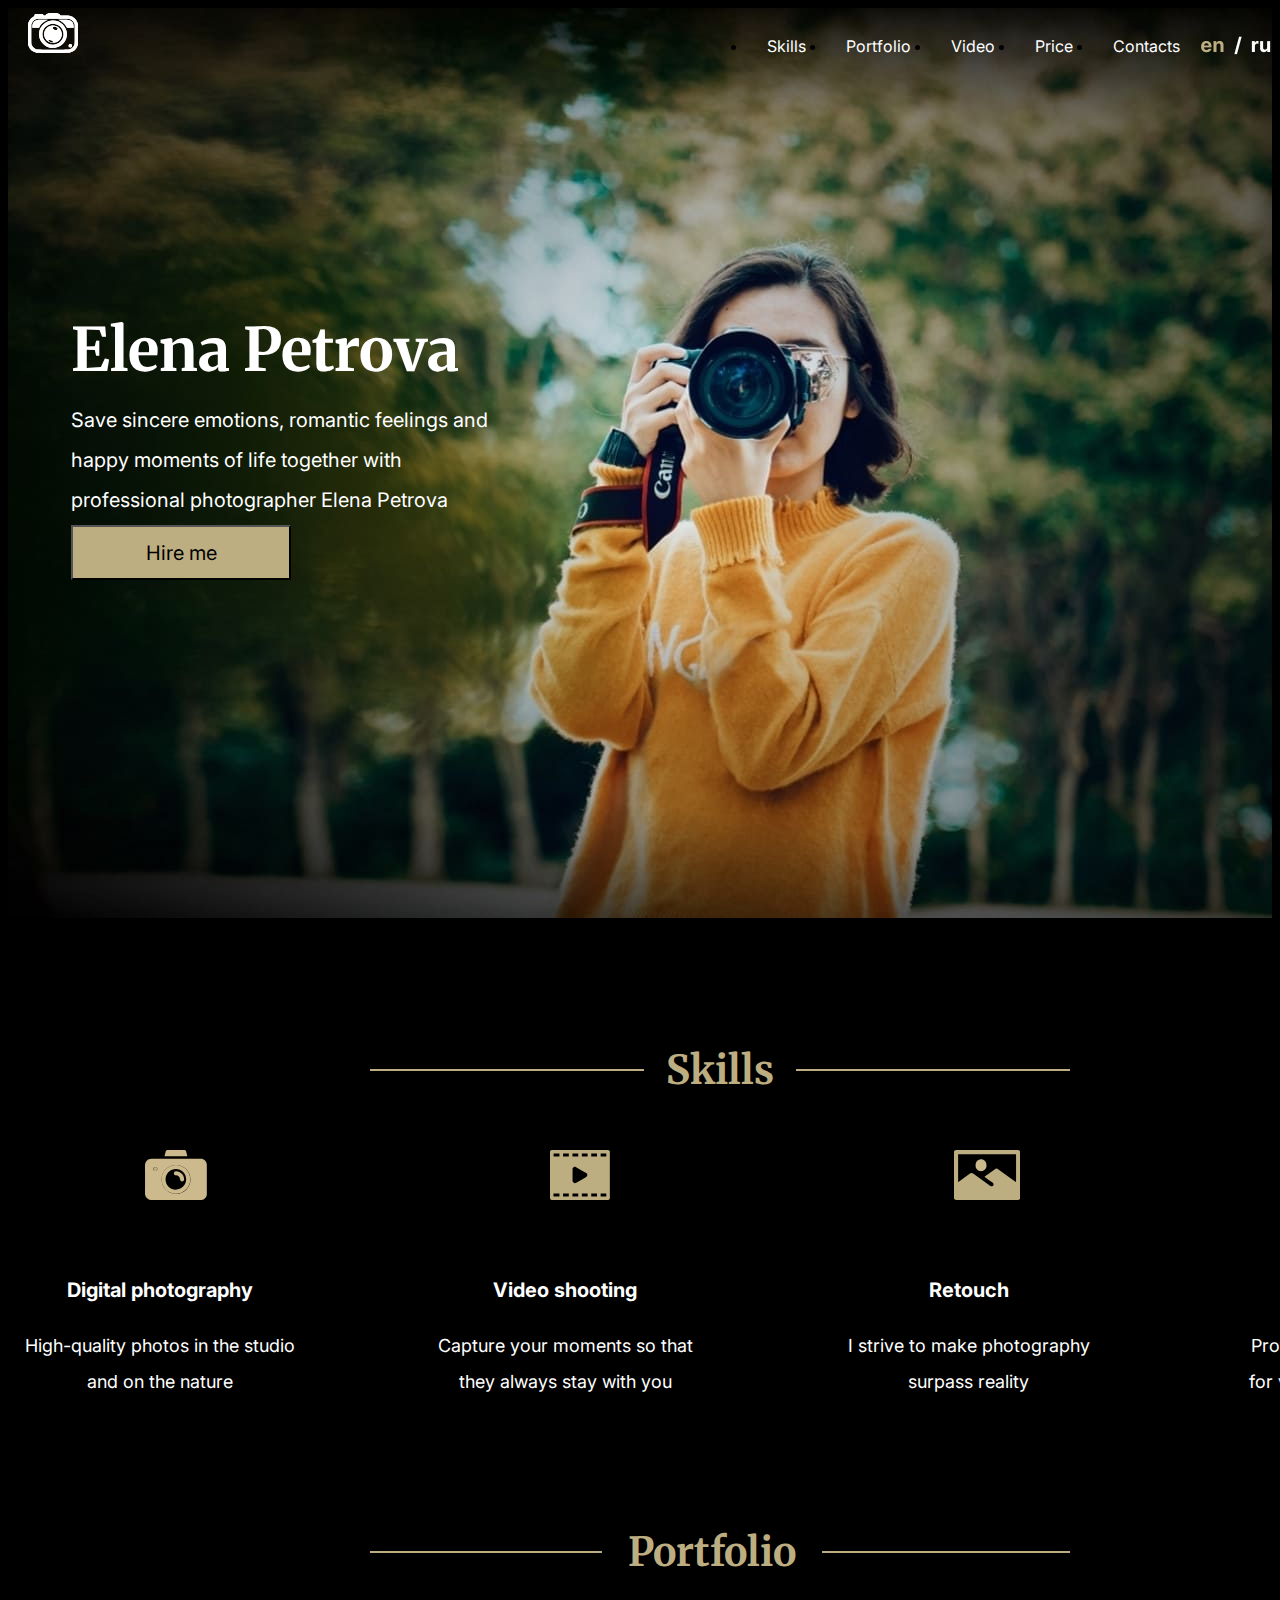
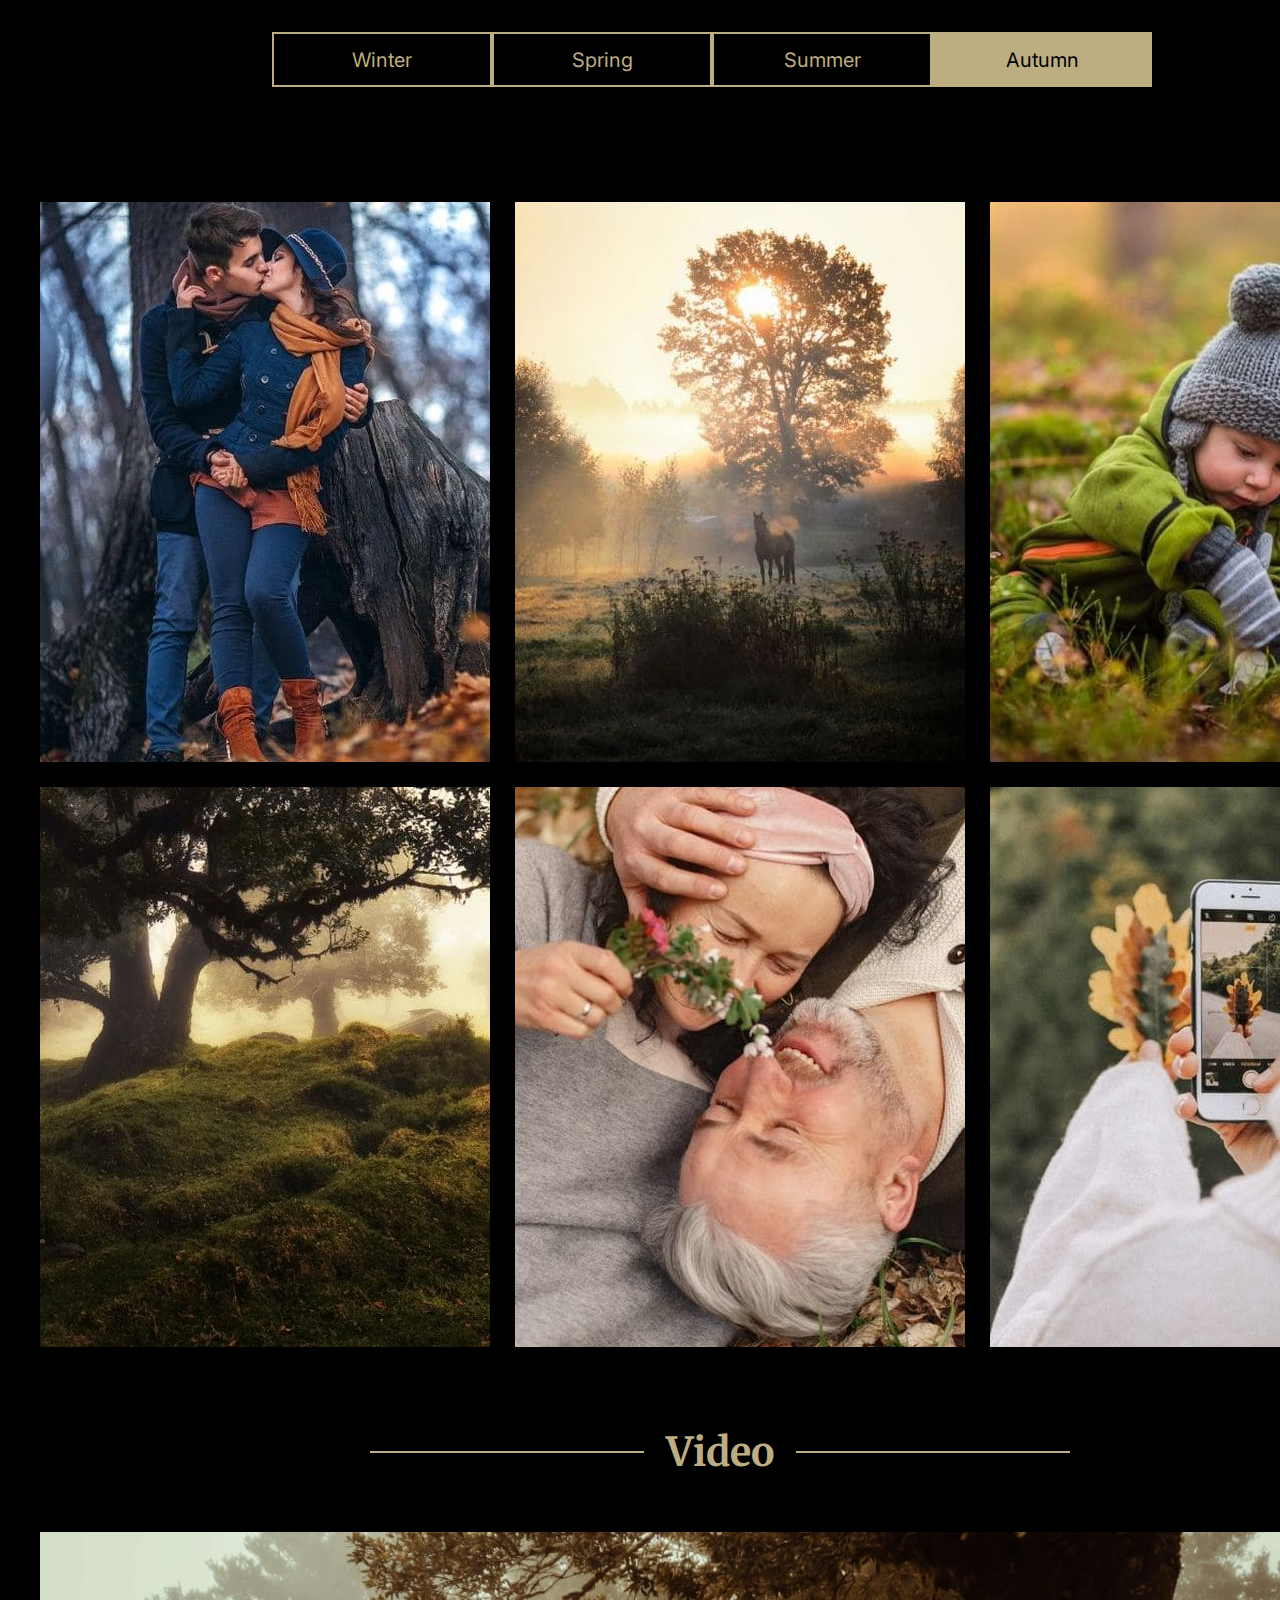
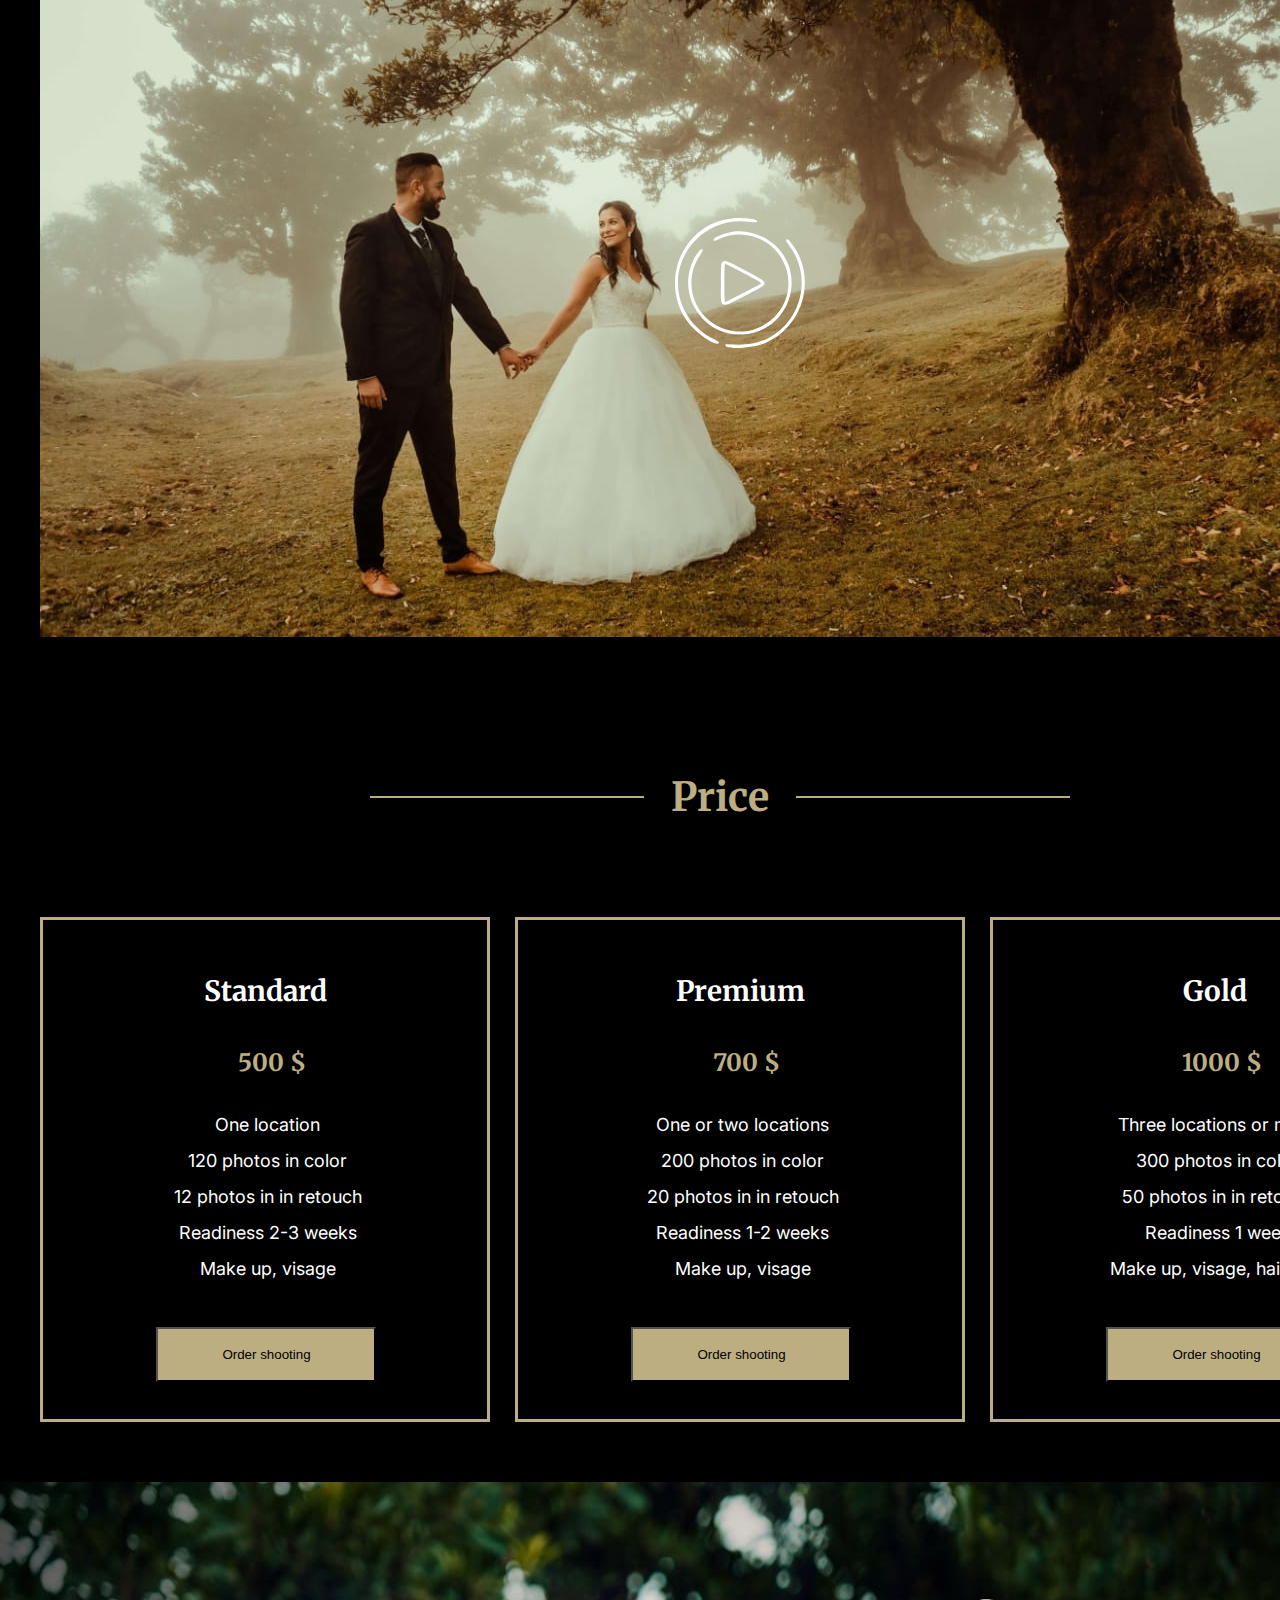
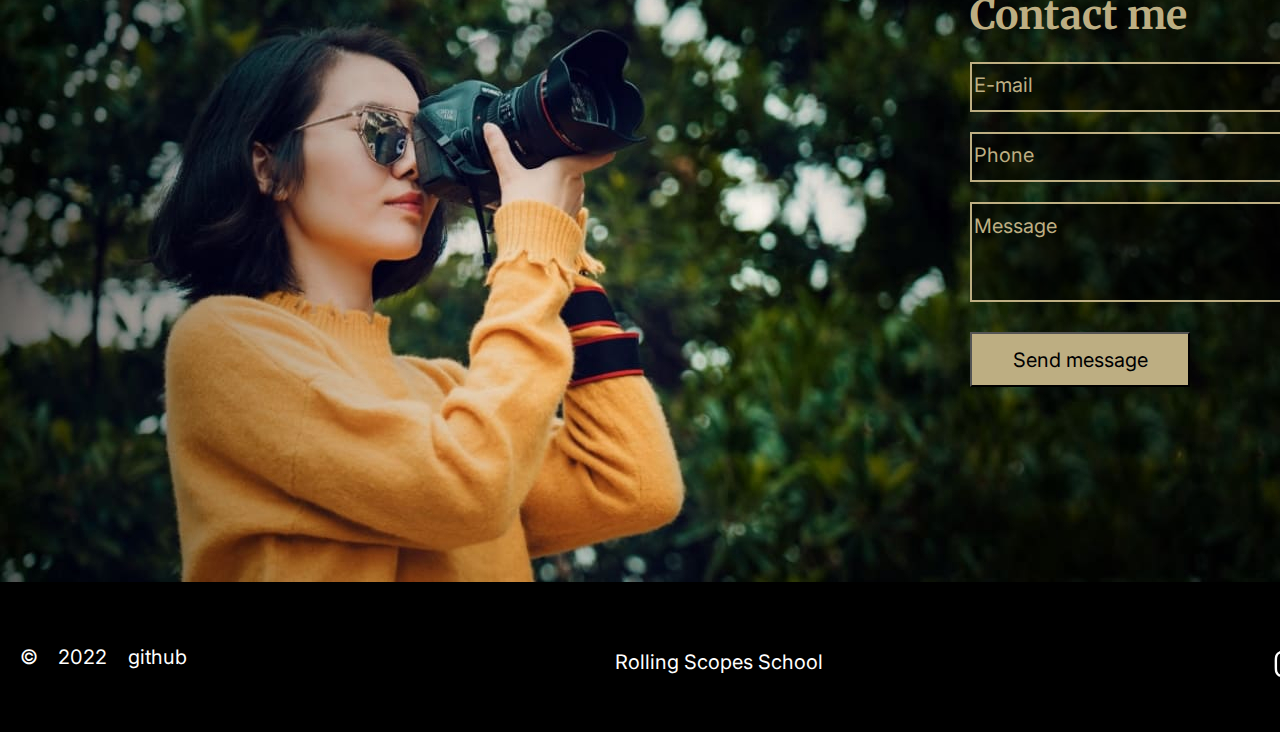
==== portfolio/index.html @ 7732668c "feat: add index.html file" ====
<!DOCTYPE html>
<html lang="en">
<head>
    <meta charset="UTF-8">
    <meta http-equiv="X-UA-Compatible" content="IE=edge">
    <meta name="viewport" content="width=device-width, initial-scale=1.0">
    <title>portfolio</title>
    <link rel="stylesheet" href="style.css">
    <link rel="icon" href="https://img.icons8.com/nolan/64/puzzle.png" type="image/x-icon">
    <link rel="preconnect" href="https://fonts.googleapis.com">
    <link rel="preconnect" href="https://fonts.gstatic.com" crossorigin>
    <link href="https://fonts.googleapis.com/css2?family=Merriweather:wght@700&display=swap" rel="stylesheet">
    <link rel="preconnect" href="https://fonts.googleapis.com">
    <link rel="preconnect" href="https://fonts.gstatic.com" crossorigin>
    <link href="https://fonts.googleapis.com/css2?family=Inter&display=swap" rel="stylesheet">
    <link rel="preconnect" href="https://fonts.googleapis.com">
    <link rel="preconnect" href="https://fonts.gstatic.com" crossorigin>
    <link href="https://fonts.googleapis.com/css2?family=Inter:wght@700&display=swap" rel="stylesheet">
</head>
<body>
    <header class = "header">
        <div class="container">
            <div class="logo"><img src="./assets/svg/logo.svg" alt="logo"/></div>
            <nav class="nav">
                <ul class="nav-list">
                  <li class="nav-item"><a href="#skills" class="nav-link">Skills</a></li>
                  <li class="nav-item"><a href="#portfolio" class="nav-link">Portfolio</a></li>
                  <li class="nav-item"><a href="#video" class="nav-link">Video</a></li>
                  <li class="nav-item"><a href="#price" class="nav-link">Price</a></li>
                  <li class="nav-item"><a href="#contacts" class="nav-link">Contacts</a></li>             
                </ul>
            </nav>
            <div class="switch_lng"><img src="./assets/img/switch-lng.png" alt="switch_lng"/></div>
        </div>
    </header>
    <main class = "main">
        <div class="background-image"></div>
        <div class="container"> 
        <section class="section" id="hero">
            <div class="hero-image">
                <h1 class="hero-title">Elena Petrova</h1>
                <div class="hero-text">
                  <p>Save sincere emotions, romantic feelings and happy moments of life together with professional photographer Elena Petrova</p>
                </div>
                <button class="hire-button">Hire me</button>
            </div>
        </section>
        <section class="section" id="skills">
            <h2 class="section-title">
                <span class="title">Skills</span>
            </h2>
            <div class="skills-items">
                <div> 
                    <img class="item_img" src="./assets/svg/camera 1.svg" alt="camera 1"/>
                    <p class="item">Digital photography</p>
                    <p class="about_item">High-quality photos in the studio and on the nature</p>
                </div>
                <div>
                    <img class="item_img" src="./assets/svg/video 1.svg" alt="video 1"/>
                    <p class="item">Video shooting</p>
                    <p class="about_item">Capture your moments so that they always stay with you</p>
                </div>
                <div>
                    <img class="item_img" src="./assets/svg/image 1.svg" alt="image 1"/>
                    <p class="item">Retouch</p>
                    <p class="about_item">I strive to make photography surpass reality</p>
                </div>
                <div>
                    <img class="item_img" src="./assets/svg/mic 1.svg" alt="mic 1"/>
                    <p class="item">Audio</p> 
                    <p class="about_item">Professional sounds recording for video, advertising, portfolio</p>
                </div>
            </div>
        </section>
        <section class="section" id="portfolio">
            <h2 class="section-title">
                <span class="title1">Portfolio</span>
            </h2>
            <div class="portfolio-buttons">
               <div><button class="btn_port">Winter</button></div>
               <div><button class="btn_port">Spring</button></div>
               <div><button class="btn_port">Summer</button></div>
               <div><button class="btn_port1">Autumn</button></div>
            </div>
            <div class="portfolio-items">
                <img src="./assets/img/portfolio-img.jpg" alt="picture"/>
                <img src="./assets/img/portfolio-img1.jpg" alt="picture"/>
                <img src="./assets/img/portfolio-img2.jpg" alt="picture"/>
                <img src="./assets/img/portfolio-img3.jpg" alt="picture"/>
                <img src="./assets/img/portfolio-img4.jpg" alt="picture"/>
                <img src="./assets/img/portfolio-img5.jpg" alt="picture"/>
            </div>
        </section>
        <section class="section" id="video">
            <h2 class="section-title">
                <span class="title">Video</span>
            </h2>
            <div class="video-player">
                <img src="./assets/img/video-player.jpg" alt="video-player"/>
                <button class="play_hover">
                    <img src="./assets/svg/Play_hover.svg" alt="play"/>
                </button> 
            </div>
        </section>
        <section class="section" id="price">
            <h2 class="section-title">
                <span class="title">Price</span>
            </h2>
            <div class="price-items">
                <div class="price_item"> 
                    <span class="price_title">Standard</span>
                    <span class="price">500 $</span>
                    <span class="price_include">
                        <div>One location</div> 
                        <div>120 photos in color</div>
                        <div>12 photos in in retouch</div>
                        <div>Readiness 2-3 weeks</div> 
                        <div>Make up, visage</div>
                    </span>
                    <button class="price_button">Order shooting</button>
                </div>
                <div class="price_item"> 
                    <span class="price_title">Premium</span>
                    <span class="price">700 $</span>
                    <span class="price_include">
                        <div>One or two locations</div> 
                        <div>200 photos in color</div>
                        <div>20 photos in in retouch</div>
                        <div>Readiness 1-2 weeks</div> 
                        <div>Make up, visage</div>
                    </span>
                    <button class="price_button">Order shooting</button>
                </div>
                <div class="price_item"> 
                    <span class="price_title">Gold</span>
                    <span class="price">1000 $</span>
                    <span class="price_include">
                        <div>Three locations or more</div> 
                        <div>300 photos in color</div>
                        <div>50 photos in in retouch</div>
                        <div>Readiness 1 week</div> 
                        <div>Make up, visage, hairstyle</div>
                    </span>
                    <button class="price_button">Order shooting</button>
                </div>     
            </div>                 
        </section>
        <section class="section" id="contacts">
            <div class="contacts-container">
                <h2 class="contacts-title">Contact me</h2>
                <input class="contact-email" type="email" name="email" placeholder="E-mail"/><br />
                <input class="contact-tel" type="tel" name="tel" placeholder="Phone"/><br />
                <textarea class="contact-message" name="Message" placeholder="Message"></textarea><br /><br />
                <button class="contact-button" type = "submit">Send message</button>
            </div>
        </section>    
        </div>
    </main>
    <footer class = "footer">
        <div class="container">
            <div class="footer-elements">
                <div class="footer-data"> 
                    <div class="footer-logo">©</div> 
                    <div class="footer-year">2022</div>
                    <div><a class="footer-ref-git" href="https://github.com/omuta777">github</a></div>
                </div>
                <div>
                    <a class="footer-ref-rss" href="https://rs.school/js"><p>Rolling Scopes School</p></a>
                </div> 
                <div>
                    <ul class="social-list">
                        <li class="nav-social"><a href="https://www.instagram.com/henrycavill/">
                            <img src="./assets/svg/inst 1.svg" alt="instagram">
                        </a></li>
                        <li class="nav-social"><a href="https://www.facebook.com/vinariya">
                            <img src="./assets/svg/fb 1.svg" alt="facebook">
                        </a></li>
                        <li class="nav-social"><a href="https://twitter.com/home">
                            <img src="./assets/svg/tw 1.svg" alt="twitter">
                        </a></li>
                        <li class="nav-social"><a href="https://www.pinterest.ru/">
                            <img src="./assets/svg/pinterest 1.svg" alt="twitter">
                        </a></li>
                    </ul>
                </div>
            </div>
        </div>
    </footer>
<script src="index.js" type="text/javascript"></script>   
</body>
</html>
---- portfolio/style.css ----
.container {
width: 1440px;
margin: 0 auto;
padding: 0 20px;
}
h1 {
font-family: 'Merriweather', serif;
color: #fff;
}
h2 {
font-family: 'Merriweather', serif;
color: #BDAE82;
}
body {
background-color: #000000;
}
.header {
max-width: 1440px;
height: 90px;
left: 0px;
top: 0px;
display: flex;
}
.nav {
height: 50px;
left: 59.03%;
right: 6.25%;
top: 20px;
position: absolute;
}
html {
scroll-behavior: smooth; 
}
.nav-list {
display: flex;
justify-content: flex-end;
align-items: flex-start;
}
.nav-link {
padding: 0 20px;
color: #fff;
font-family: 'Inter', sans-serif;
text-decoration: none; 
transition: 0.3s;
}
.logo {
width: 50px;
height: 50px;
left: 20px;
top: 20px;
}
.logo {
background-image: url('./assets/svg/logo.svg');
background-size: contain;
background-repeat: no-repeat;  
transition: 0.3s;
}
.logo:hover {
filter: invert(26%) sepia(15%) saturate(638%) hue-rotate(7deg) brightness(92%)
    contrast(87%);
}
.switch_lng {
position: absolute;
height: 50px;
left: 93.75%;
right: 1.39%;
top: 20px;
}
.header {
background: url('./assets/img/header-bg.jpg');
background-repeat: no-repeat;
background-position: center 0;
}
.background-image {
background: url('./assets/img/header-bg.jpg');
background-position: center -90px;
background-repeat: no-repeat;
max-width: 1440px;
height: 820px;
left: 0px;
top: 0px;
}
#hero {
position: absolute;
height: 330px;
left: 5.56%;
right: 59.72%;
top: 250px;
}
.hero-title {
position: absolute;
height: 120px;
left: 0%;
right: 0%;
top: 0px;
font-family: Merriweather;
font-style: normal;
font-weight: bold;
font-size: 60px;
line-height: 120px;
color: #FFFFFF;
}
.hero-text {
position: absolute;
height: 120px;
left: 0%;
right: 6%;
top: 130px;
font-family: Inter;
font-style: normal;
font-weight: normal;
font-size: 20px;
line-height: 40px;
color: #FFFFFF;
}
.hire-button {
position: absolute;
width: 220px;
height: 55px;
left: 0%;
right: 56%;
top: 275px;
background-color: #BDAE82;
cursor: pointer;
position: absolute;
font-family: Inter;
font-style: normal;
font-weight: normal;
font-size: 20px;
line-height: 40px;
text-align: center;
transition-duration: 0.4s;
}
.hire-button:hover {
color:#FFFFFF; 
}
#skills {
position: absolute;
width: 1440px;
height: 482px;
left: 0px;
top: 910px;
}
.section-title {
position: absolute;
height: 80px;
left: 25.69%;
right: 25.69%;
top: 100px;
}
.section-title {
background-image: linear-gradient(to top, #000 39px, #bdae82 39px, #bdae82 41px, #000 41px);
}
.title {
position: absolute;
width: 152px;
height: 80px;
left: calc(50% - 152px/2);
top: 0px;
background-color: black;
text-align: center;
font-size: 40px;
line-height: 80px;
}
.skills-items {
display: flex;
justify-content: space-between;
flex-wrap: wrap;
position: relative;
width: 1250px;
height: 242px;
left: 20px;
right: 20px;
top: 240px;
}
.item {
position: absolute;
width: 280px;
height: 40px;
top: 100px;
font-family: Inter;
font-style: normal;
font-weight: bold;
font-size: 20px;
line-height: 40px;
text-align: center;
color: #FFFFFF;
}
.about_item {
position: absolute;
width: 280px;
height: 72px;
top: 160px;
font-family: Inter;
font-style: normal;
font-weight: normal;
font-size: 18px;
line-height: 36px;
text-align: center;
color: #FFFFFF;
}
.item_img {
position: relative;
left: 125px;
top: 0px;
}
#portfolio {
position: absolute;
width: 1440px;
height: 1500px;
left: 0px;
top: 1392px;
}
.title1 {
position: absolute;
width: 220px;
height: 80px;
left: calc(50% - 220px/2 - 8px);
top: 0px;
background-color: black;
text-align: center;
font-size: 40px;
line-height: 80px;
}
.portfolio-buttons {
display: flex;
position: relative;
align-items: stretch;
width: 895px;
height: 55px;
left: 272px;
top: 240px;
}
.btn_port {
background-color: black;
border: 2px solid #BDAE82;
box-sizing: border-box;
border-radius: 0px;
color: #BDAE82;
font-family: Inter;
font-style: normal;
font-weight: normal;
font-size: 20px;
line-height: 40px;
text-align: center;
text-decoration: none;
width: 220px;
height: 55px;
cursor: pointer;
}
.btn_port:hover {
color:#FFFFFF; 
}
.btn_port1 {
background-color: #BDAE82;
border: 2px solid #BDAE82;
box-sizing: border-box;
border-radius: 0px;
color: black;
font-family: Inter;
font-style: normal;
font-weight: normal;
font-size: 20px;
line-height: 40px;
text-align: center;
text-decoration: none;
width: 220px;
height: 55px;
cursor: pointer;
}
.btn_port1:hover {
color:#FFFFFF; 
}
.portfolio-items {
position: relative;
height: 1145px;
width: 1400px;
left: 40px;
top: 355px;
gap: 25px;
display: flex;
flex-wrap: wrap;
}
#video {
position: absolute;
width: 1440px;
height: 945px;
left: 0px;
top: 2892px;
}
.video-player {
position: relative;
display: flex;
justify-content: center;
align-items: center;
width: 1400px;
height: 705px;
left: 40px;
top: 240px;
}
.play_hover {
position: absolute;
cursor: pointer;
border: none;
background: url(video-player.jpg);
transition: 0.3s;
}
.play_hover:hover {
filter: invert(26%) sepia(15%) saturate(638%) hue-rotate(7deg) brightness(92%)
    contrast(87%);
}
#price {
position: absolute;
width: 1440px;
height: 845px;
left: 0px;
top: 3837px;
}
.price-items {
position: absolute;
width: 1400px;
height: 505px;
left: 40px;
top: 140px;
display: flex;
justify-content: space-between;
gap: 20px;
}
.price_item {
position: relative;
height: 505px;
width: 450px;
top: 140px;
display: block;
border: 3px solid #BDAE82;
box-sizing: border-box;
border-radius: 0px;
}
.price_title {
position: absolute;
width: 128px;
height: 56px;
top: 43px;
left: calc(50% - 128px/2);
font-family: Merriweather;
font-style: normal;
font-weight: bold;
font-size: 28px;
line-height: 56px;
text-align: center;
color: #FFFFFF;
}
.price {
position: absolute;
width: 81px;
height: 48px;
left: calc(50% - 69px/2 + 0.5px);
top: 119px;
font-family: Merriweather;
font-style: normal;
font-weight: bold;
font-size: 24px;
line-height: 48px;
text-align: center;
color: #BDAE82;
}
.price_include {
position: absolute;
width: 364px;
height: 180px;
left: 9.63%;
right: 9.48%;
top: 187px;
font-family: Inter;
font-style: normal;
font-weight: normal;
font-size: 18px;
line-height: 36px;
text-align: center;
color: #FFFFFF;
display: block;
}
.price_button {
position: absolute;
width: 220px;
height: 55px;
left: 25.56%;
right: 25.56%;
top: 407px;
background-color: #BDAE82;
cursor: pointer;
transition-duration: 0.4s;
}
.price_button:hover {
background-color: #c932ce; 
}
#contacts {
position: absolute;
width: 1440px;
height: 700px;
left: 0px;
top: 4682px;
background: url(./assets/img/contacts.jpg);
}
.contacts-container {
position: absolute;
width: 450px;
height: 445px;
left: 970px;
top: 60px;
}
.contacts-title {
position: absolute;
width: 450px;
height: 80px;
top: 0px;
font-family: Merriweather;
font-style: normal;
font-weight: bold;
font-size: 40px;
line-height: 80px;
color: #BDAE82;
}
::placeholder {
font-family: Inter;
font-style: normal;
font-weight: normal;
font-size: 20px;
line-height: 40px; 
color: #BDAE82;
}
.contact-email {
position: absolute;
width: 450px;
height: 50px;
left: 0px;
right: 20px;
top: 120px;
background: rgba(0, 0, 0, 0.5);
border: 2px solid #BDAE82;
box-sizing: border-box;
border-radius: 0px;
}
.contact-tel {
position: absolute;
width: 450px;
height: 50px;
left: 0px;
right: 20px;
top: 190px;
background: rgba(0, 0, 0, 0.5);
border: 2px solid #BDAE82;
box-sizing: border-box;
border-radius: 0px;
}
.contact-message {
position: absolute;
width: 450px;
height: 100px;
left: 0px;
right: 20px;
top: 260px;
background: rgba(0, 0, 0, 0.5);
border: 2px solid #BDAE82;
box-sizing: border-box;
border-radius: 0px;
}
input:-webkit-autofill,
input:-webkit-autofill:hover,
input:-webkit-autofill:focus,
input:-webkit-autofill:active {
  -webkit-text-fill-color: #bdae82;
  transition: background-color 0s ease-in-out 9000s;
}
.contact-button { 
position: absolute;
width: 220px;
height: 55px;
left: 0%;
right: 0%;
top: 390px;
font-family: Inter;
font-style: normal;
font-weight: normal;
font-size: 20px;
line-height: 40px;
text-align: center;
color: #000000;
background: #BDAE82;
border-radius: 0px;
cursor: pointer;
transition-duration: 0.4s;
}
.contact-button:hover {
background-color: #c932ce; 
}
.footer {
position: absolute;
width: 1440px;
height: 150px;
left: 0px;
top: 5382px;
}
.footer-data {
position: absolute;
width: 182px;
height: 50px;
left: 20px;
top: calc(50% - 50px/2);
display: flex;
gap: 20px;
} 
.footer-ref-git {
position: absolute;
height: 50px;
width: 61px;
left: 108px;
top: calc(50% - 50px/2);
font-family: Inter;
font-style: normal;
font-weight: normal;
font-size: 20px;
line-height: 50px;
color: #FFFFFF;
text-decoration: none; 
transition: 0.3s;
}
.footer-logo, .footer-data {
font-family: Inter;
font-style: normal;
font-weight: normal;
font-size: 20px;
line-height: 50px;
color: #FFFFFF;
}
.footer-ref-rss {
position: absolute;
width: 211px;
height: 50px;
left: 615px;
top: 35px;
font-family: Inter;
font-style: normal;
font-weight: normal;
font-size: 20px;
line-height: 50px;
color: #FFFFFF;  
text-decoration: none;
}
.social-list {
position: absolute;
width: 188px;
height: 50px;
left: 1232px;
top: 50px;
display: flex;
gap: 9px;
list-style-type: none;
}
.nav-social {
text-decoration: none; 
transition: 0.3s;
}
.nav-social:hover {
  filter: invert(26%) sepia(15%) saturate(638%) hue-rotate(7deg) brightness(92%)
      contrast(87%);
}
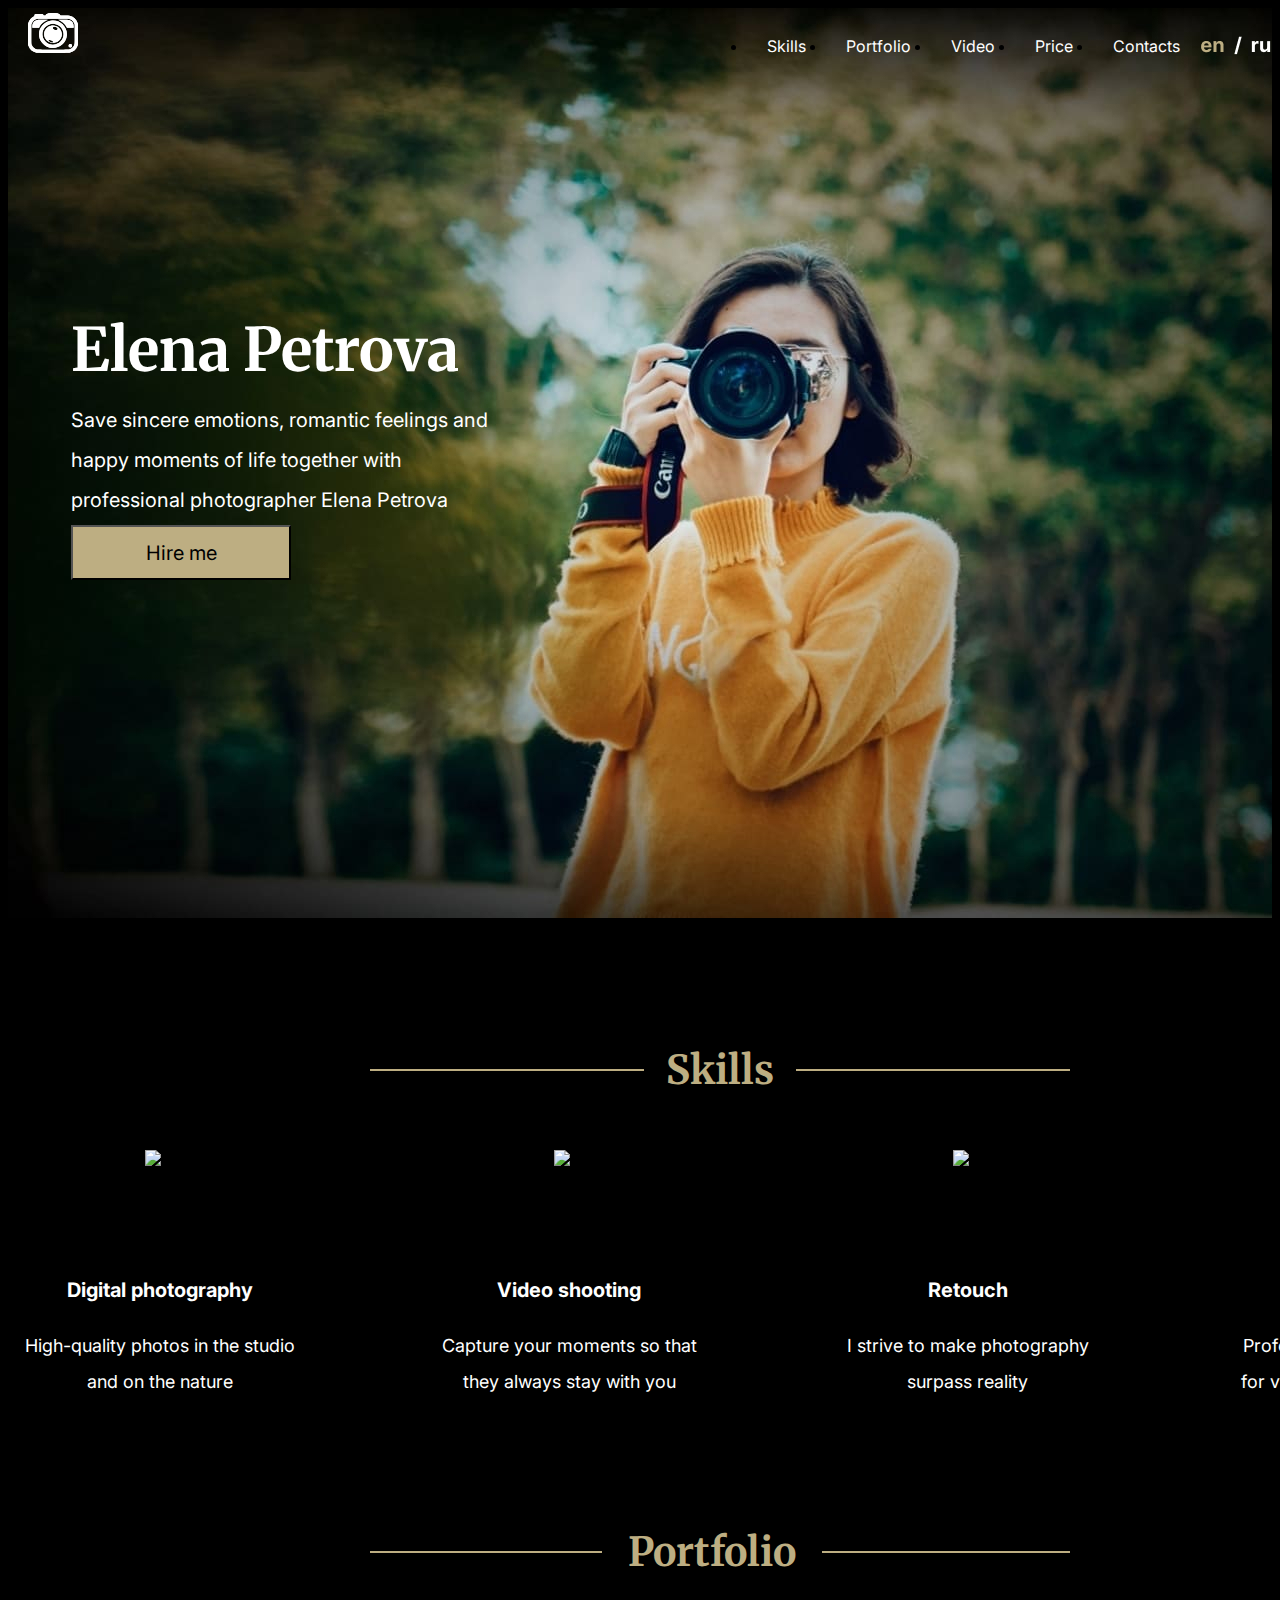
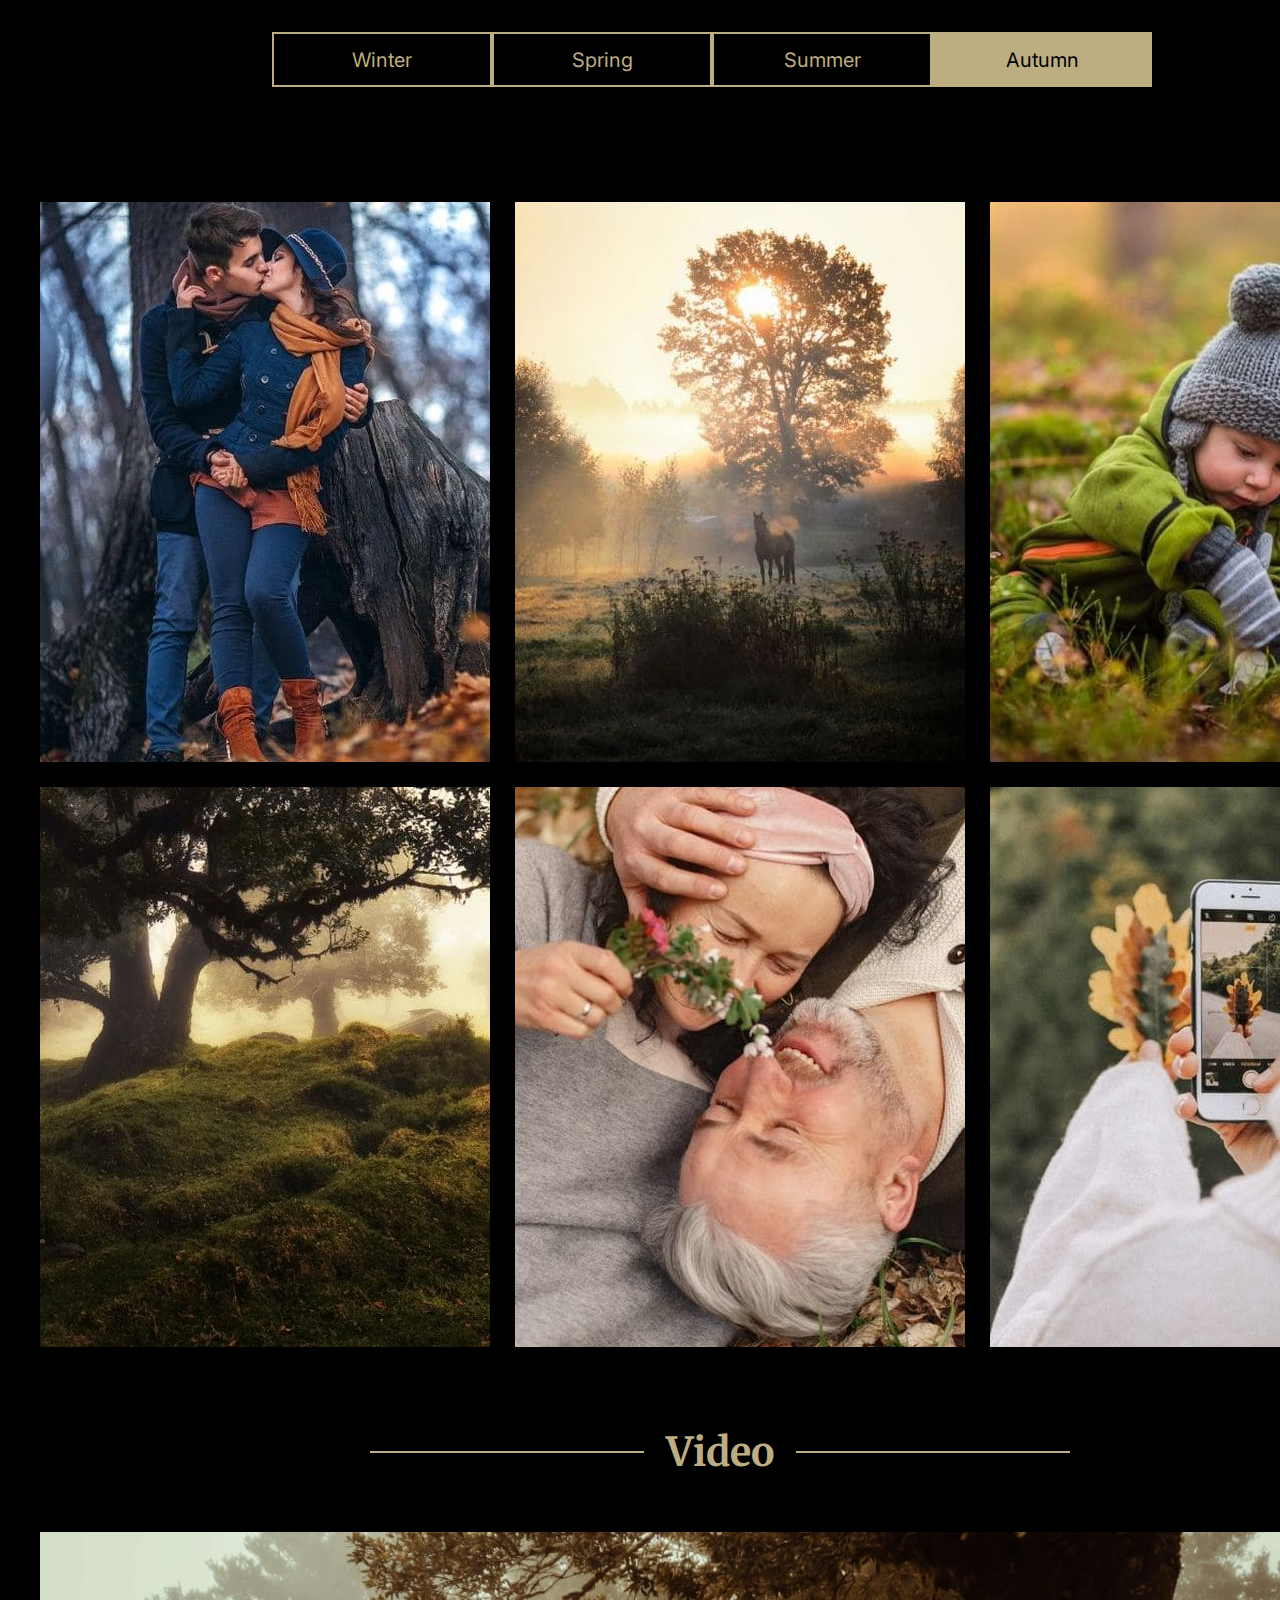
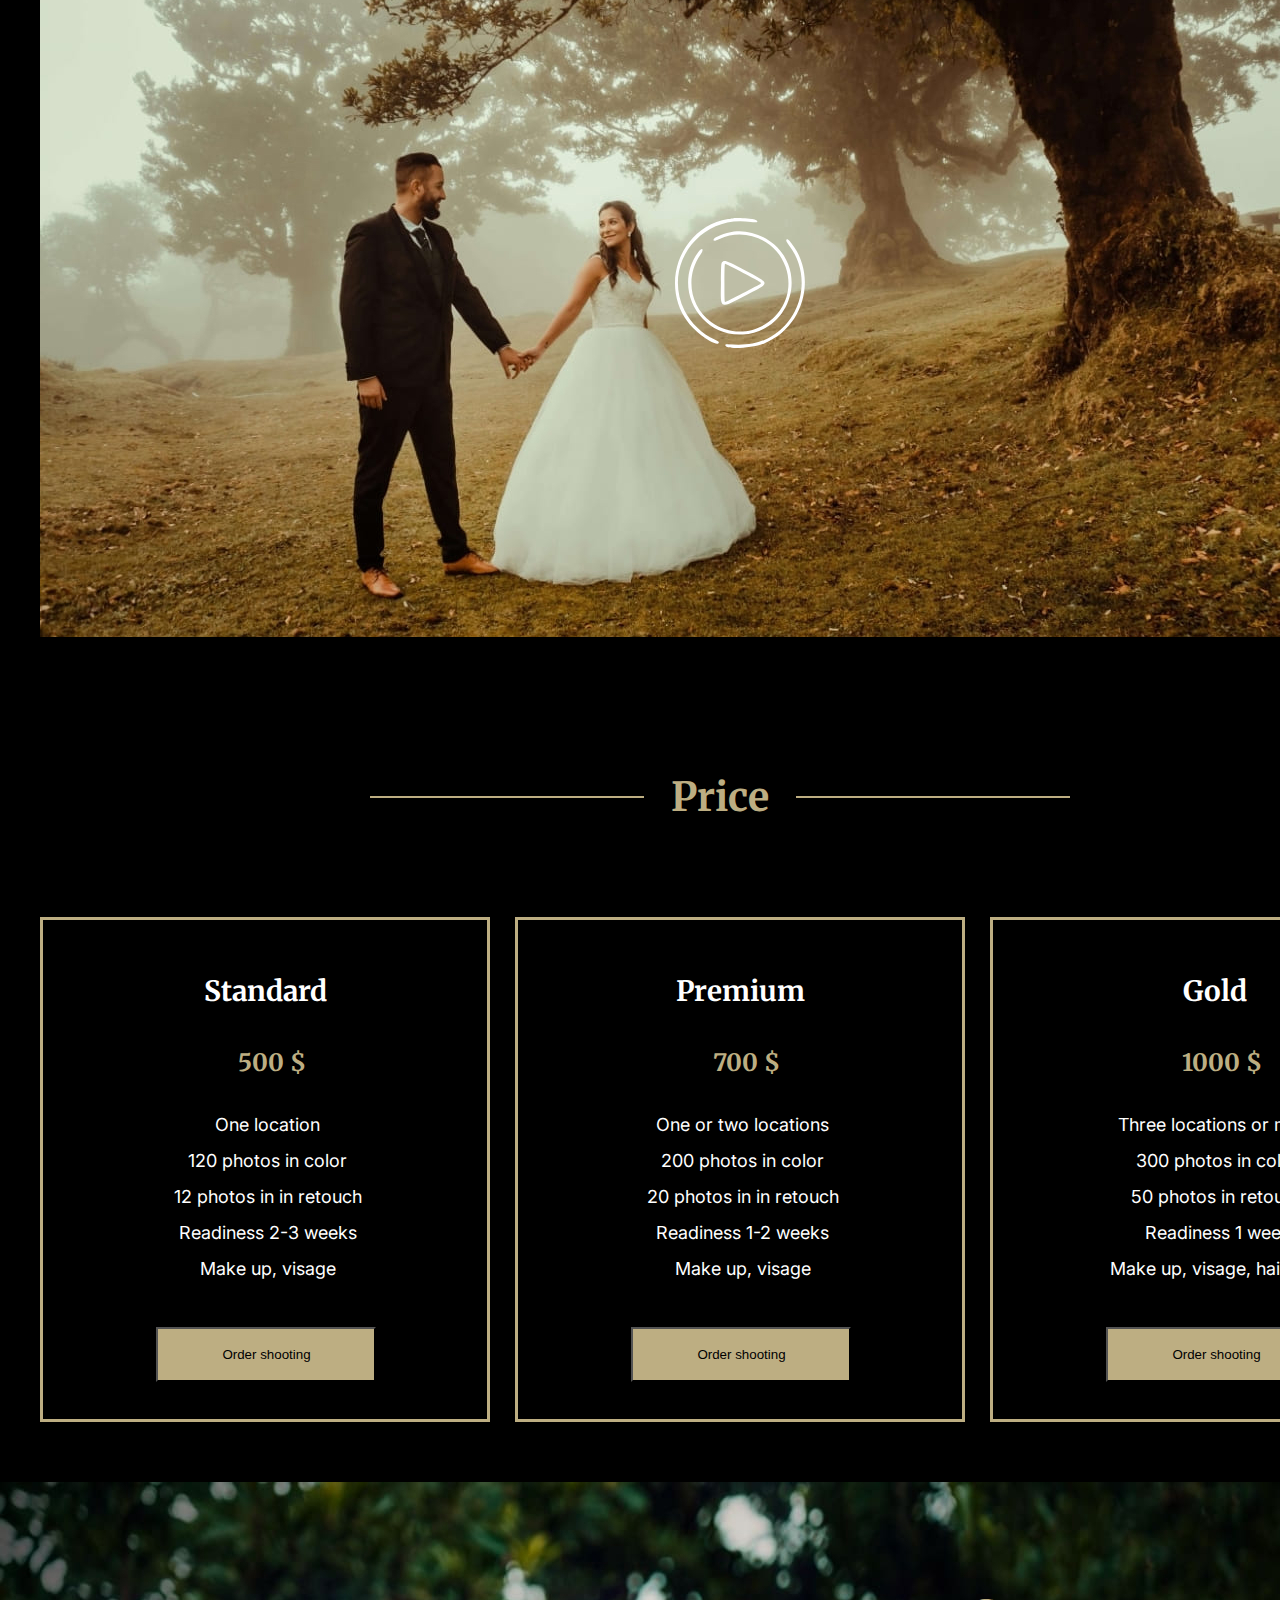
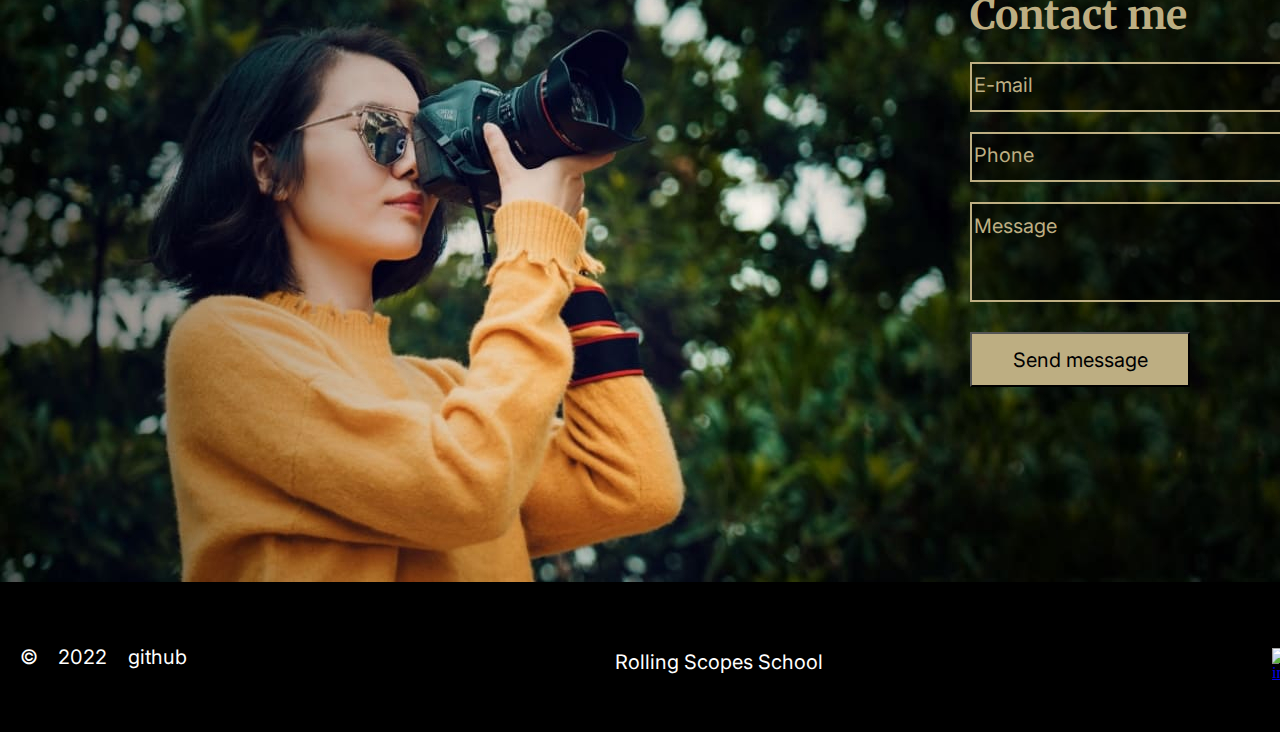
==== commit 9869558f: "feat: update index.html file" ====
--- a/portfolio/index.html
+++ b/portfolio/index.html
@@ -51,22 +51,22 @@
             </h2>
             <div class="skills-items">
                 <div> 
-                    <img class="item_img" src="./assets/svg/camera 1.svg" alt="camera 1"/>
+                    <img class="item_img" src="./assets/svg/camera.svg" alt="camera"/>
                     <p class="item">Digital photography</p>
                     <p class="about_item">High-quality photos in the studio and on the nature</p>
                 </div>
                 <div>
-                    <img class="item_img" src="./assets/svg/video 1.svg" alt="video 1"/>
+                    <img class="item_img" src="./assets/svg/video.svg" alt="video"/>
                     <p class="item">Video shooting</p>
                     <p class="about_item">Capture your moments so that they always stay with you</p>
                 </div>
                 <div>
-                    <img class="item_img" src="./assets/svg/image 1.svg" alt="image 1"/>
+                    <img class="item_img" src="./assets/svg/image.svg" alt="image"/>
                     <p class="item">Retouch</p>
                     <p class="about_item">I strive to make photography surpass reality</p>
                 </div>
                 <div>
-                    <img class="item_img" src="./assets/svg/mic 1.svg" alt="mic 1"/>
+                    <img class="item_img" src="./assets/svg/mic.svg" alt="mic"/>
                     <p class="item">Audio</p> 
                     <p class="about_item">Professional sounds recording for video, advertising, portfolio</p>
                 </div>
@@ -111,11 +111,7 @@
                     <span class="price_title">Standard</span>
                     <span class="price">500 $</span>
                     <span class="price_include">
-                        <div>One location</div> 
-                        <div>120 photos in color</div>
-                        <div>12 photos in in retouch</div>
-                        <div>Readiness 2-3 weeks</div> 
-                        <div>Make up, visage</div>
+                        One location<br />120 photos in color<br />12 photos in in retouch<br />Readiness 2-3 weeks<br />Make up, visage
                     </span>
                     <button class="price_button">Order shooting</button>
                 </div>
@@ -123,11 +119,7 @@
                     <span class="price_title">Premium</span>
                     <span class="price">700 $</span>
                     <span class="price_include">
-                        <div>One or two locations</div> 
-                        <div>200 photos in color</div>
-                        <div>20 photos in in retouch</div>
-                        <div>Readiness 1-2 weeks</div> 
-                        <div>Make up, visage</div>
+                        One or two locations<br />200 photos in color<br />20 photos in in retouch<br />Readiness 1-2 weeks<br />Make up, visage
                     </span>
                     <button class="price_button">Order shooting</button>
                 </div>
@@ -135,11 +127,7 @@
                     <span class="price_title">Gold</span>
                     <span class="price">1000 $</span>
                     <span class="price_include">
-                        <div>Three locations or more</div> 
-                        <div>300 photos in color</div>
-                        <div>50 photos in in retouch</div>
-                        <div>Readiness 1 week</div> 
-                        <div>Make up, visage, hairstyle</div>
+                        Three locations or more<br />300 photos in color<br />50 photos in retouch<br />Readiness 1 week<br />Make up, visage, hairstyle
                     </span>
                     <button class="price_button">Order shooting</button>
                 </div>     
@@ -170,22 +158,22 @@
                 <div>
                     <ul class="social-list">
                         <li class="nav-social"><a href="https://www.instagram.com/henrycavill/">
-                            <img src="./assets/svg/inst 1.svg" alt="instagram">
+                            <img src="./assets/svg/inst.svg" alt="instagram">
                         </a></li>
                         <li class="nav-social"><a href="https://www.facebook.com/vinariya">
-                            <img src="./assets/svg/fb 1.svg" alt="facebook">
+                            <img src="./assets/svg/fb.svg" alt="facebook">
                         </a></li>
                         <li class="nav-social"><a href="https://twitter.com/home">
-                            <img src="./assets/svg/tw 1.svg" alt="twitter">
+                            <img src="./assets/svg/tw.svg" alt="twitter">
                         </a></li>
                         <li class="nav-social"><a href="https://www.pinterest.ru/">
-                            <img src="./assets/svg/pinterest 1.svg" alt="twitter">
+                            <img src="./assets/svg/pinterest.svg" alt="twitter">
                         </a></li>
                     </ul>
                 </div>
             </div>
         </div>
     </footer>
-<script src="index.js" type="text/javascript"></script>   
+<script src="index.js"></script>   
 </body>
-</html>+</html>
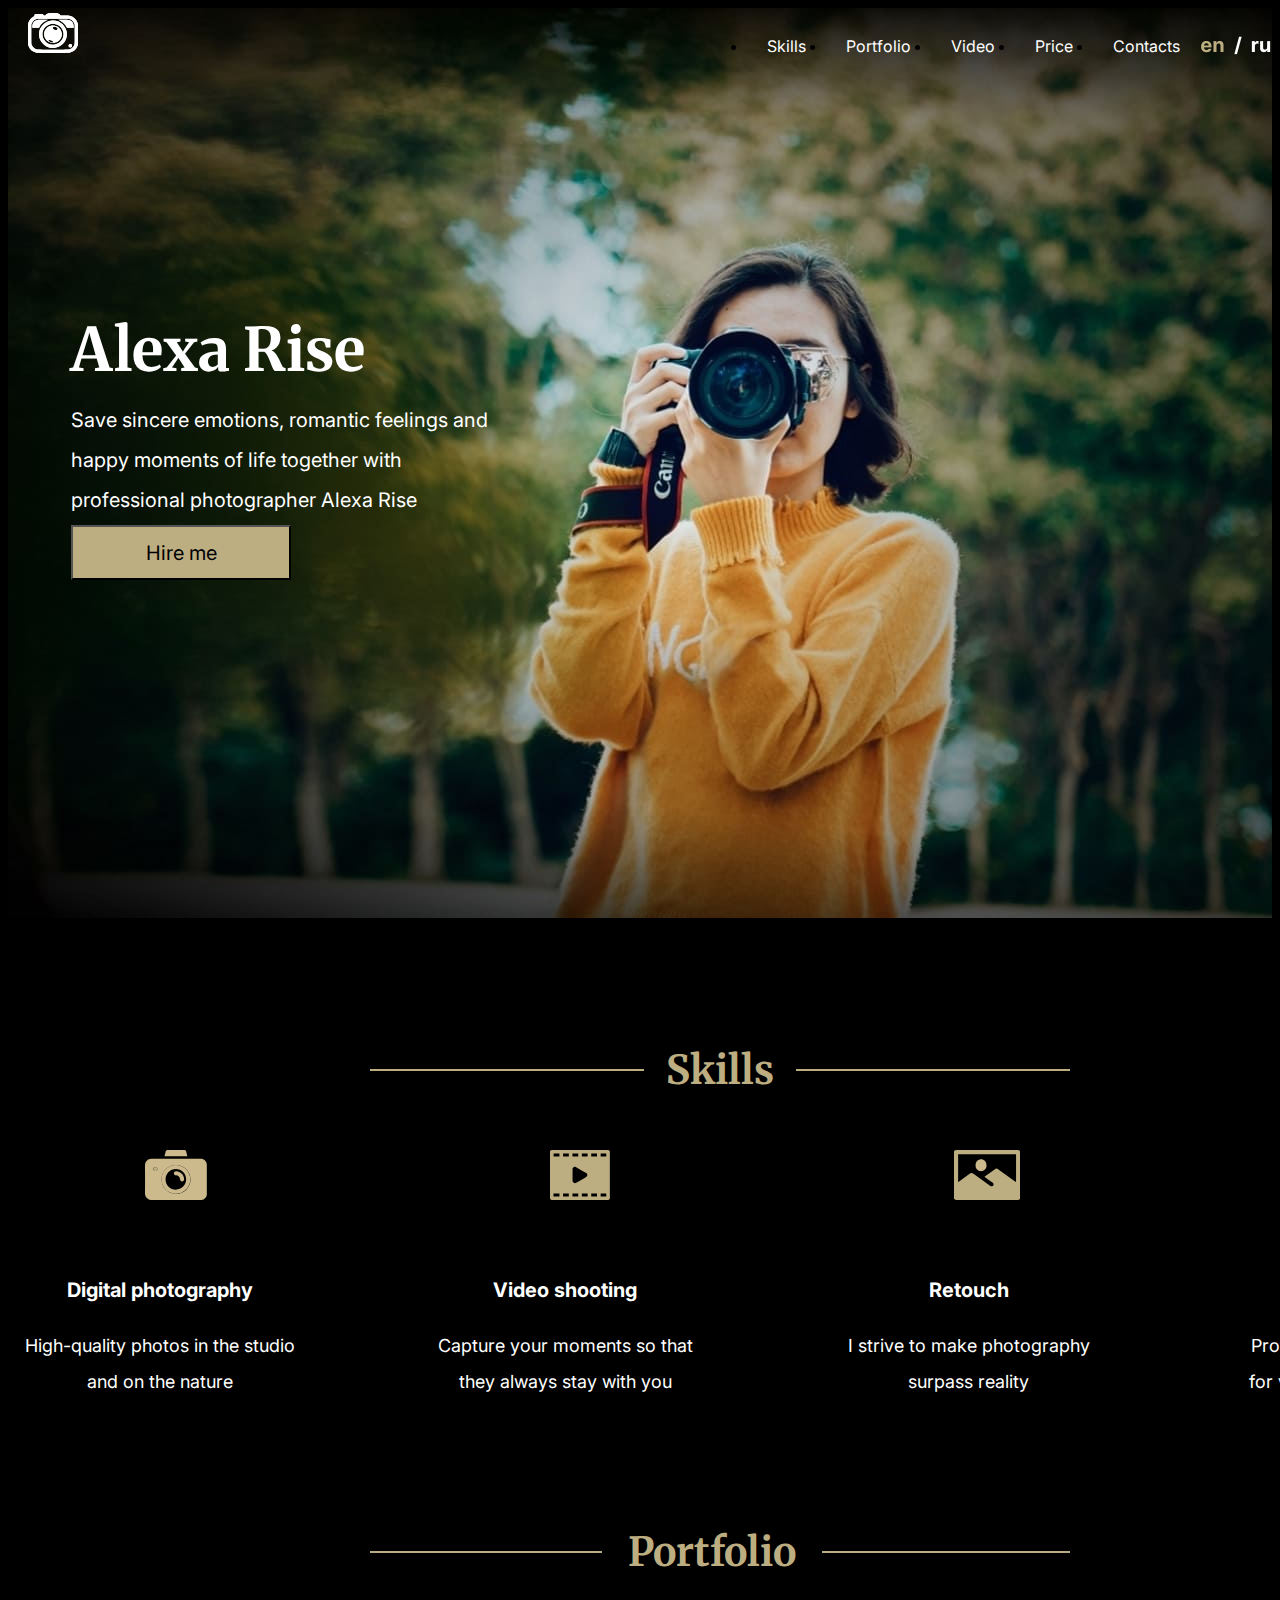
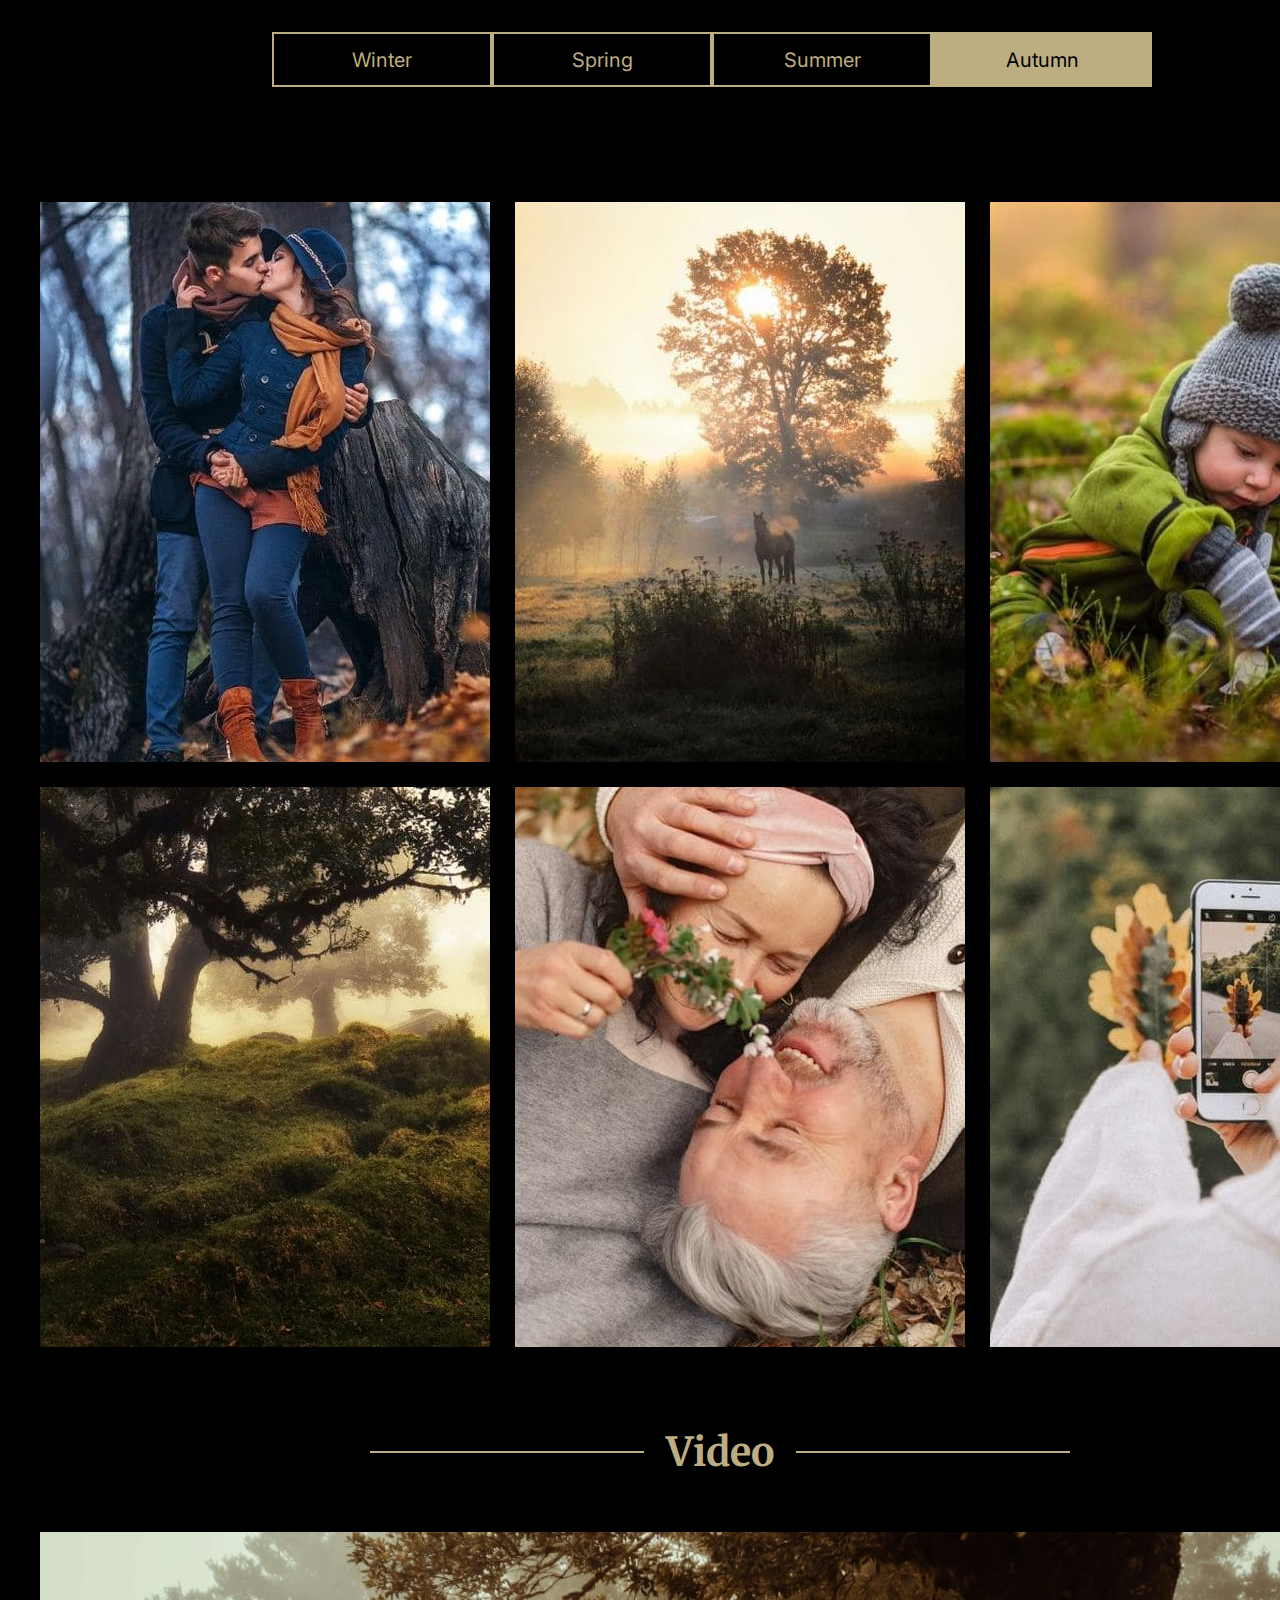
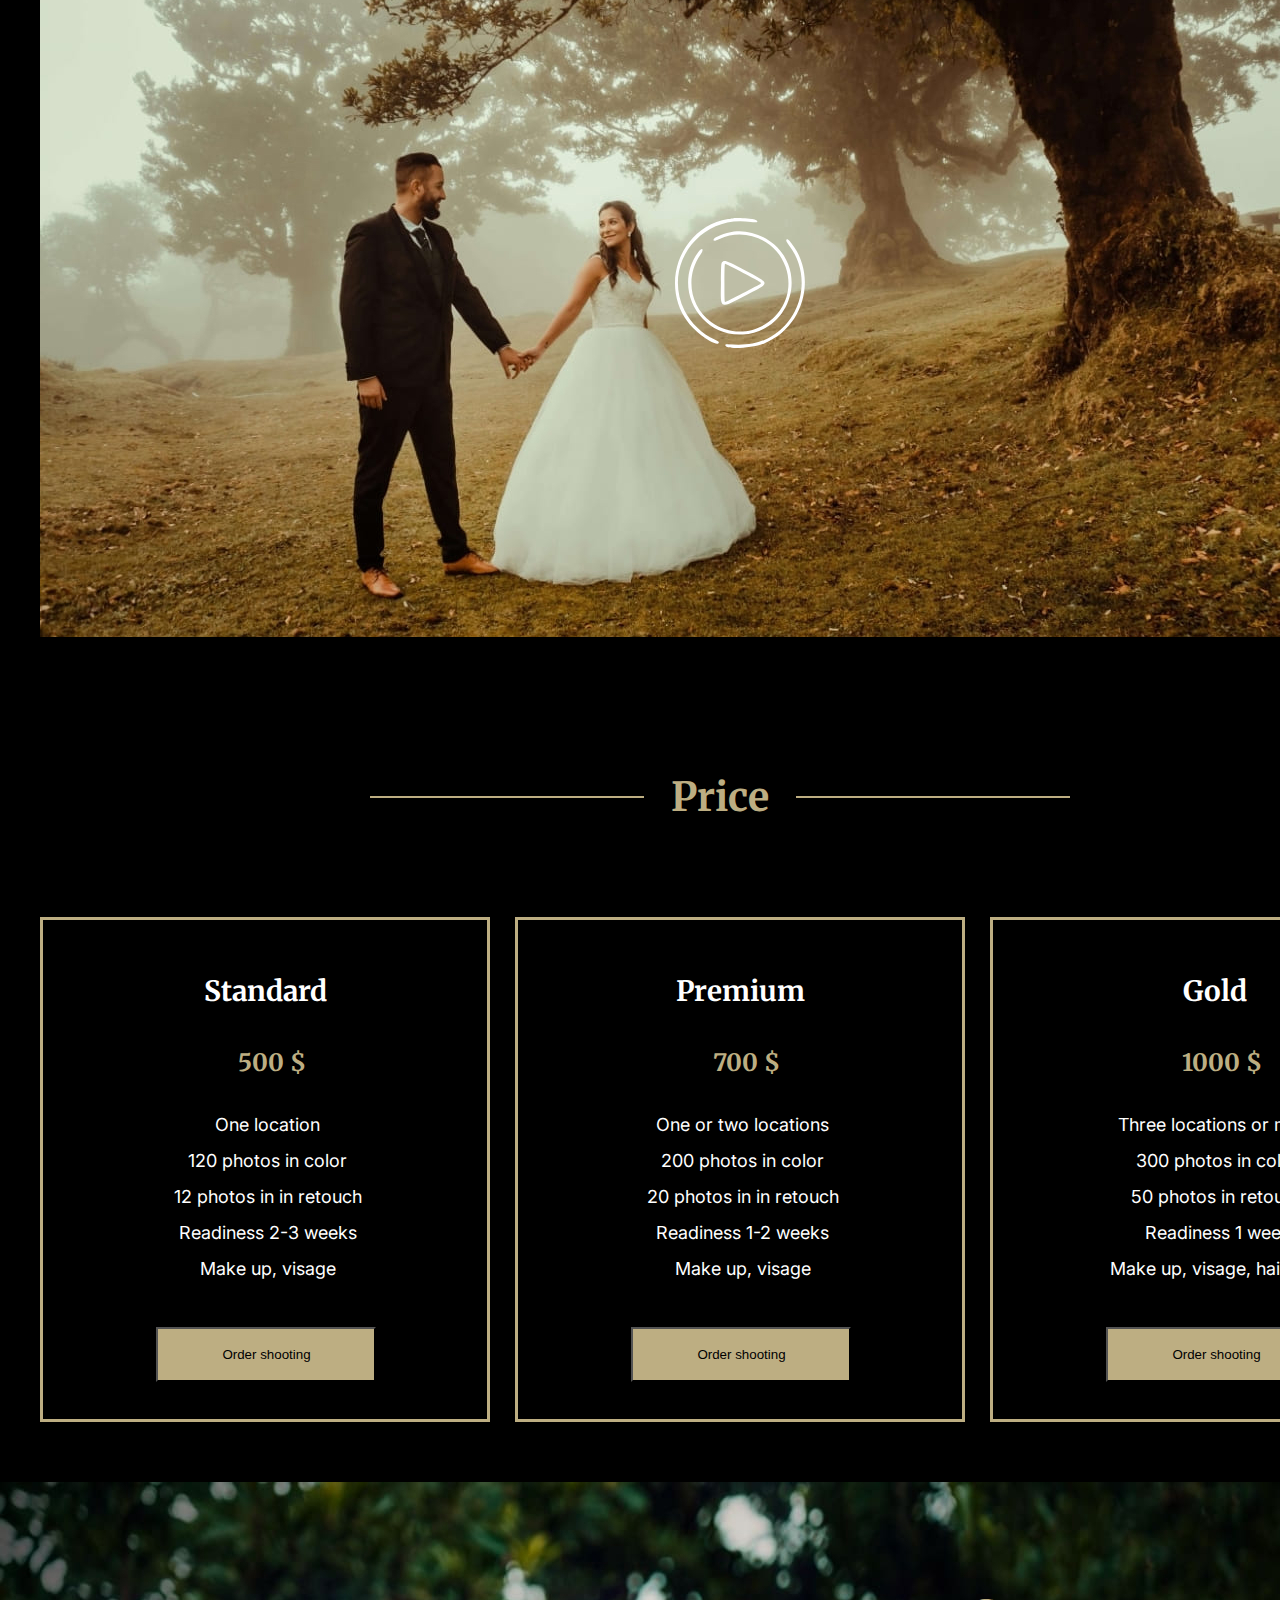
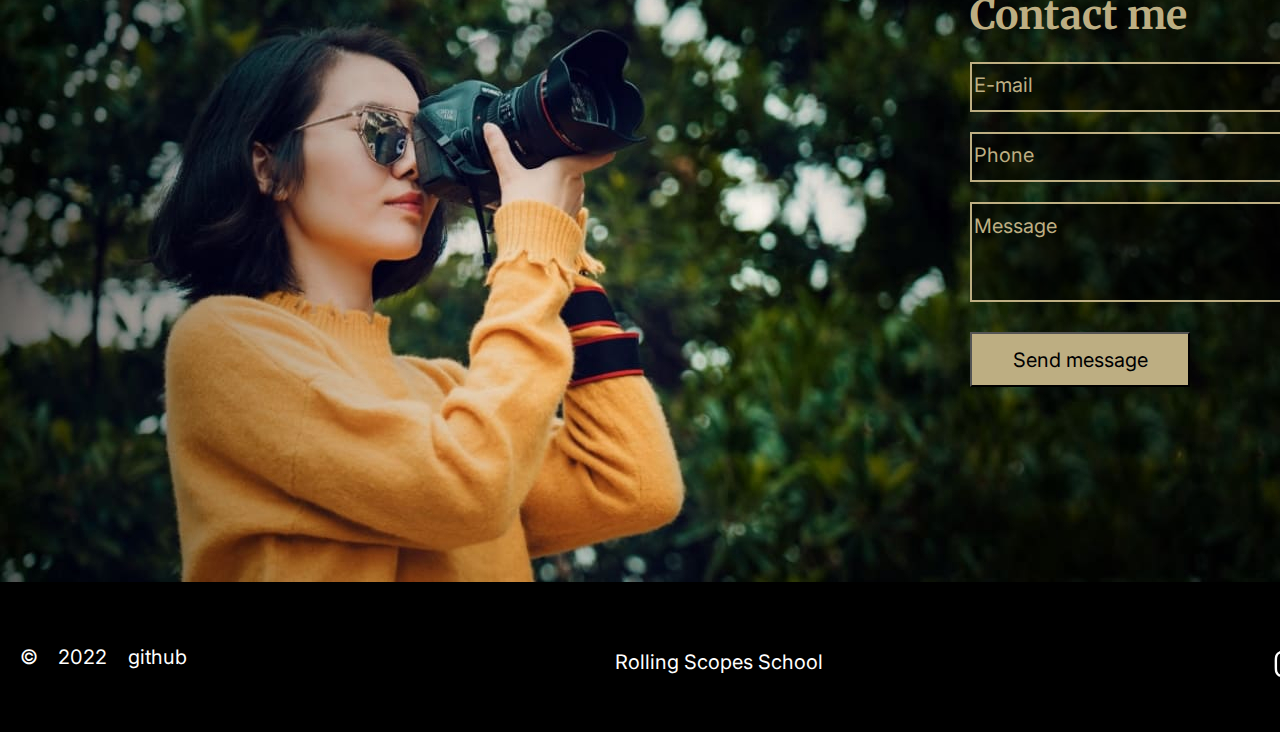
==== commit 6b3c8669: "feat: update index.html file" ====
--- a/portfolio/index.html
+++ b/portfolio/index.html
@@ -38,9 +38,9 @@
         <div class="container"> 
         <section class="section" id="hero">
             <div class="hero-image">
-                <h1 class="hero-title">Elena Petrova</h1>
+                <h1 class="hero-title">Alexa Rise</h1>
                 <div class="hero-text">
-                  <p>Save sincere emotions, romantic feelings and happy moments of life together with professional photographer Elena Petrova</p>
+                  <p>Save sincere emotions, romantic feelings and <br />happy moments of life together with professional photographer Alexa Rise</p>
                 </div>
                 <button class="hire-button">Hire me</button>
             </div>
@@ -136,9 +136,9 @@
         <section class="section" id="contacts">
             <div class="contacts-container">
                 <h2 class="contacts-title">Contact me</h2>
-                <input class="contact-email" type="email" name="email" placeholder="E-mail"/><br />
-                <input class="contact-tel" type="tel" name="tel" placeholder="Phone"/><br />
-                <textarea class="contact-message" name="Message" placeholder="Message"></textarea><br /><br />
+                <input class="contact-email" type="email" name="email" placeholder="E-mail"/>
+                <input class="contact-tel" type="tel" name="tel" placeholder="Phone"/>
+                <textarea class="contact-message" name="Message" placeholder="Message"></textarea>
                 <button class="contact-button" type = "submit">Send message</button>
             </div>
         </section>    
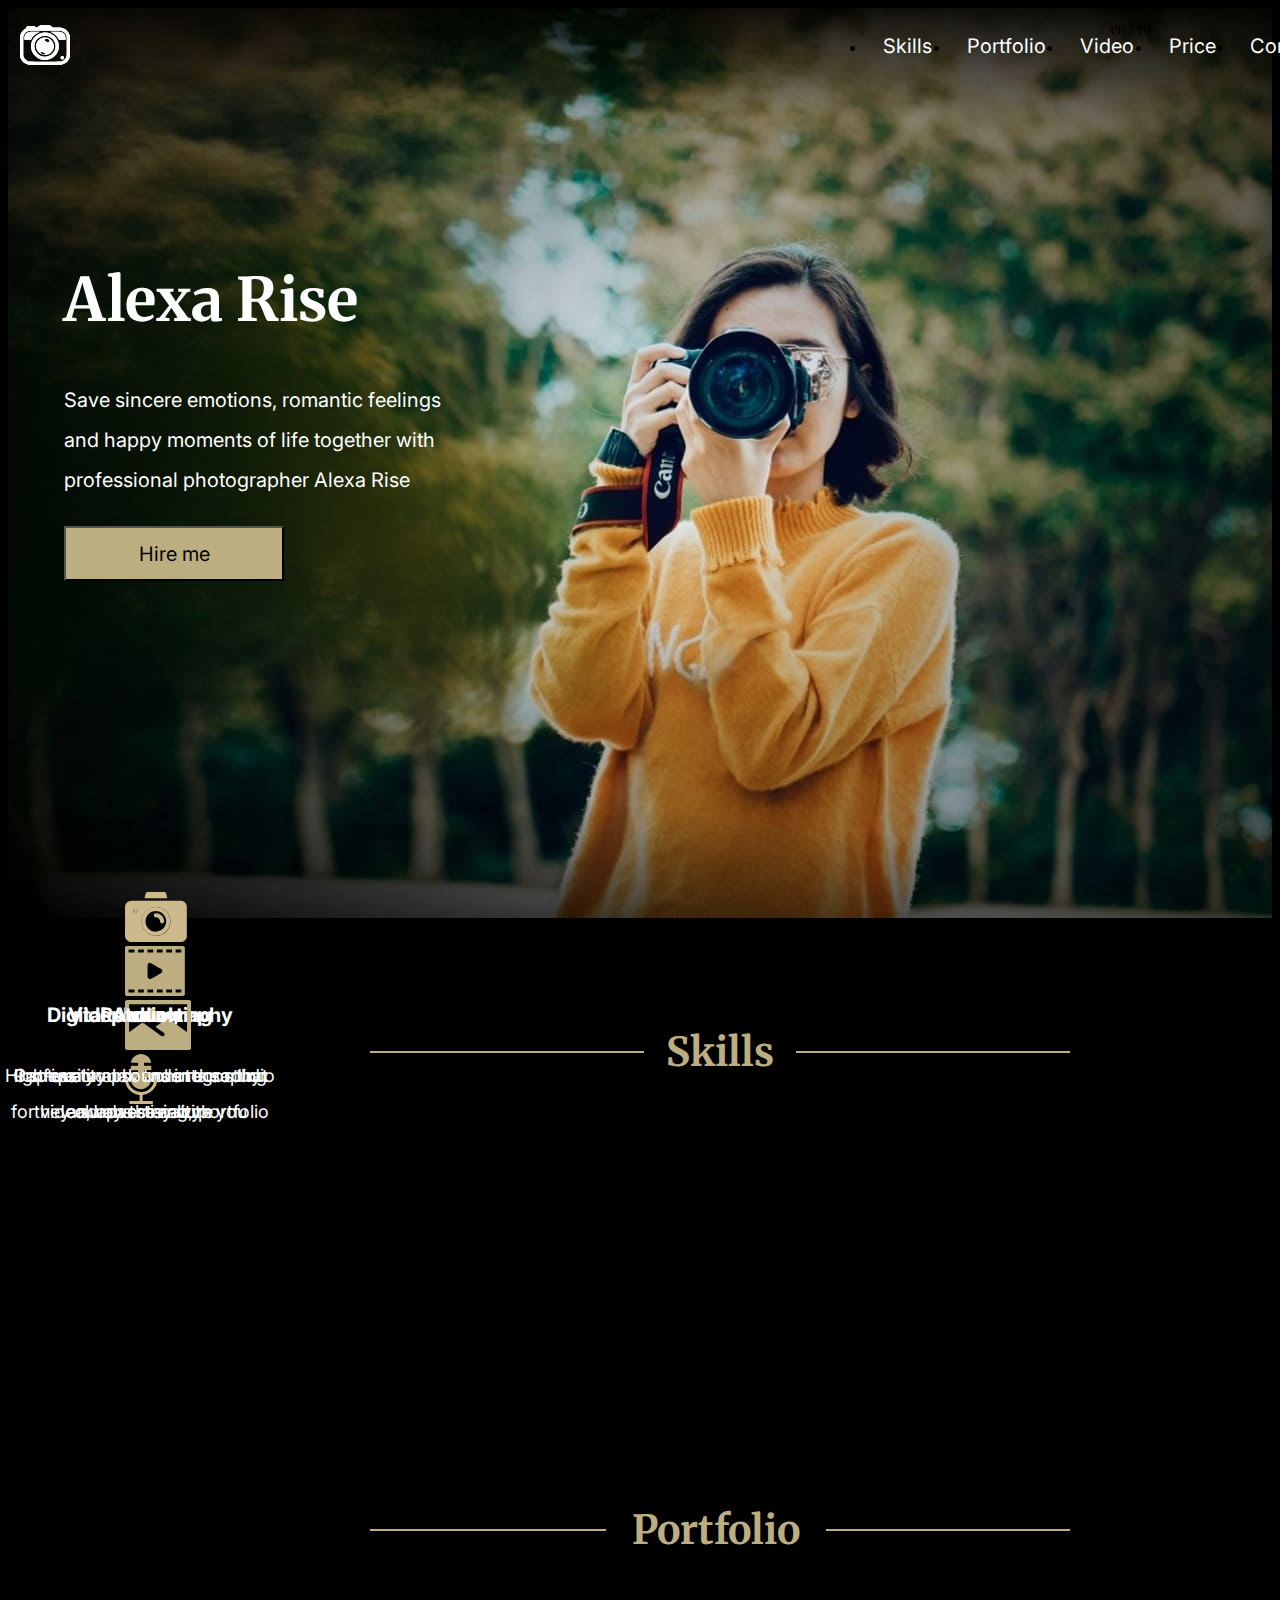
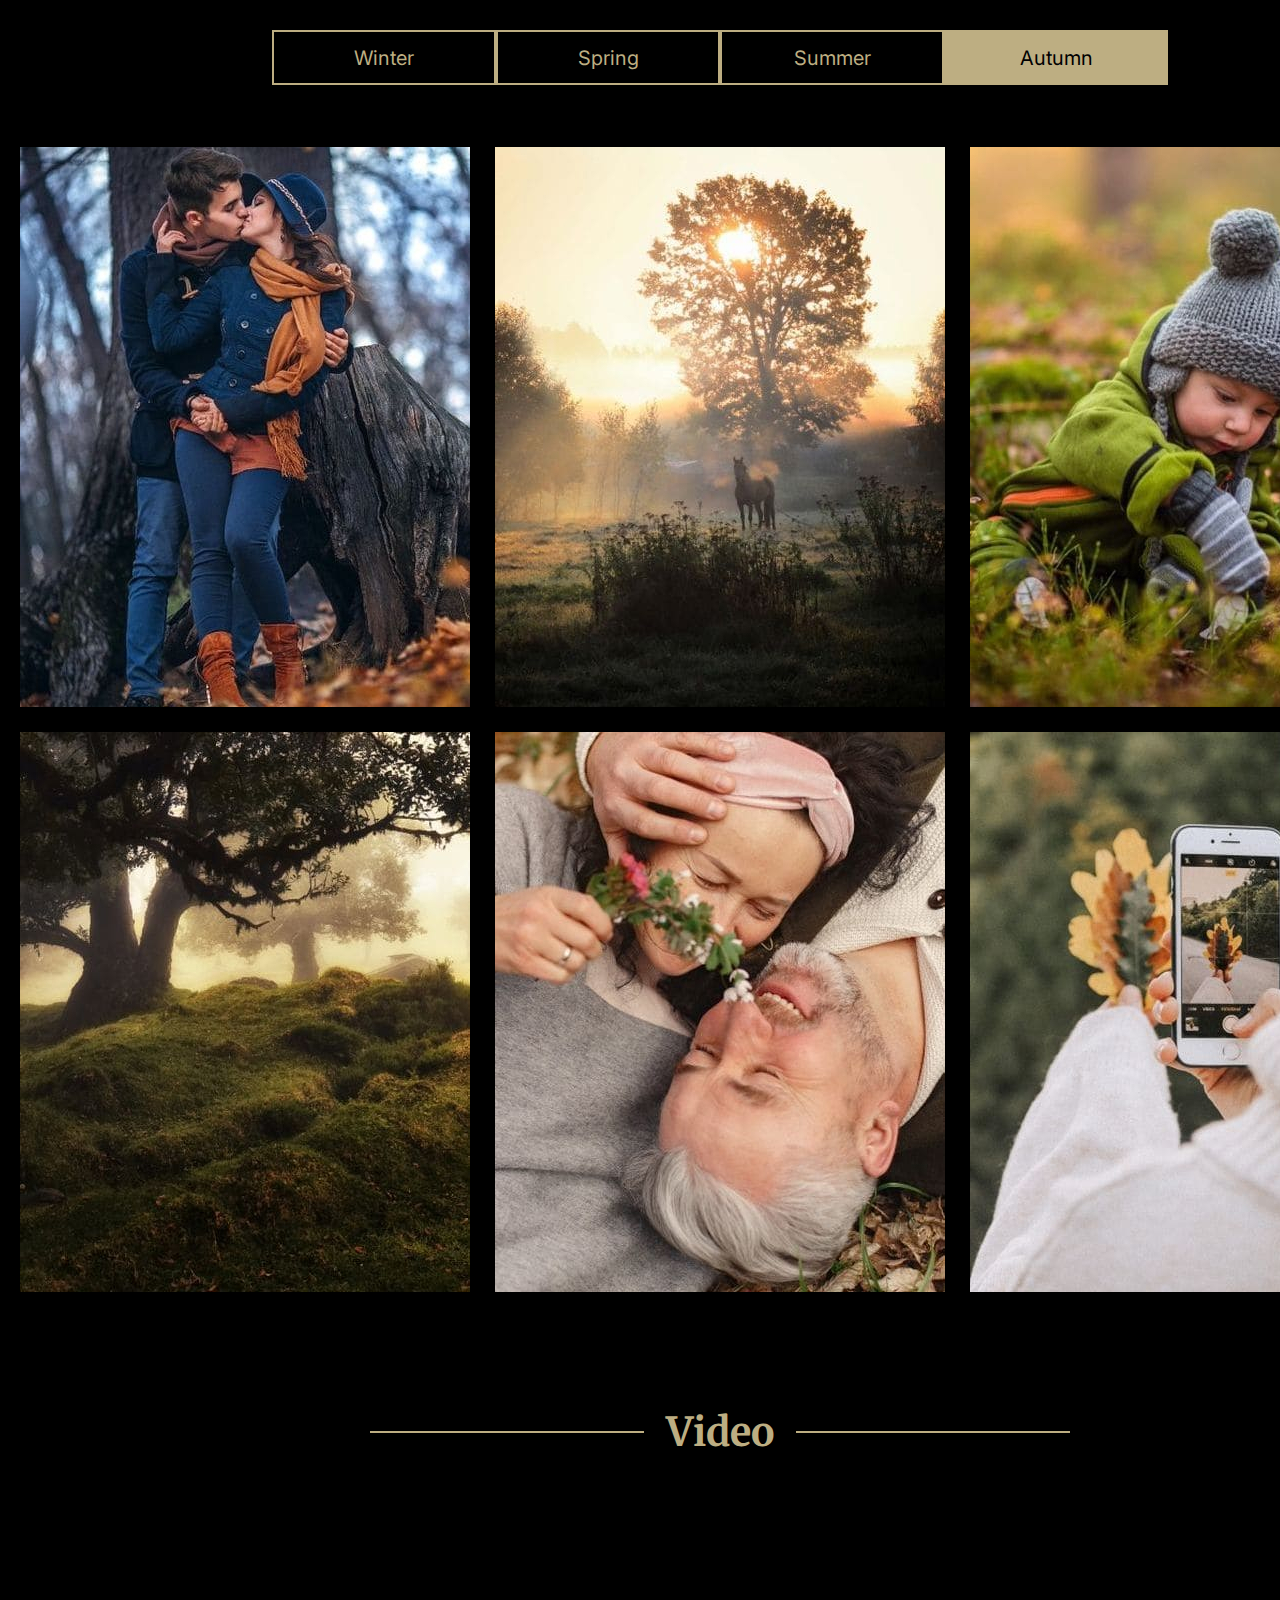
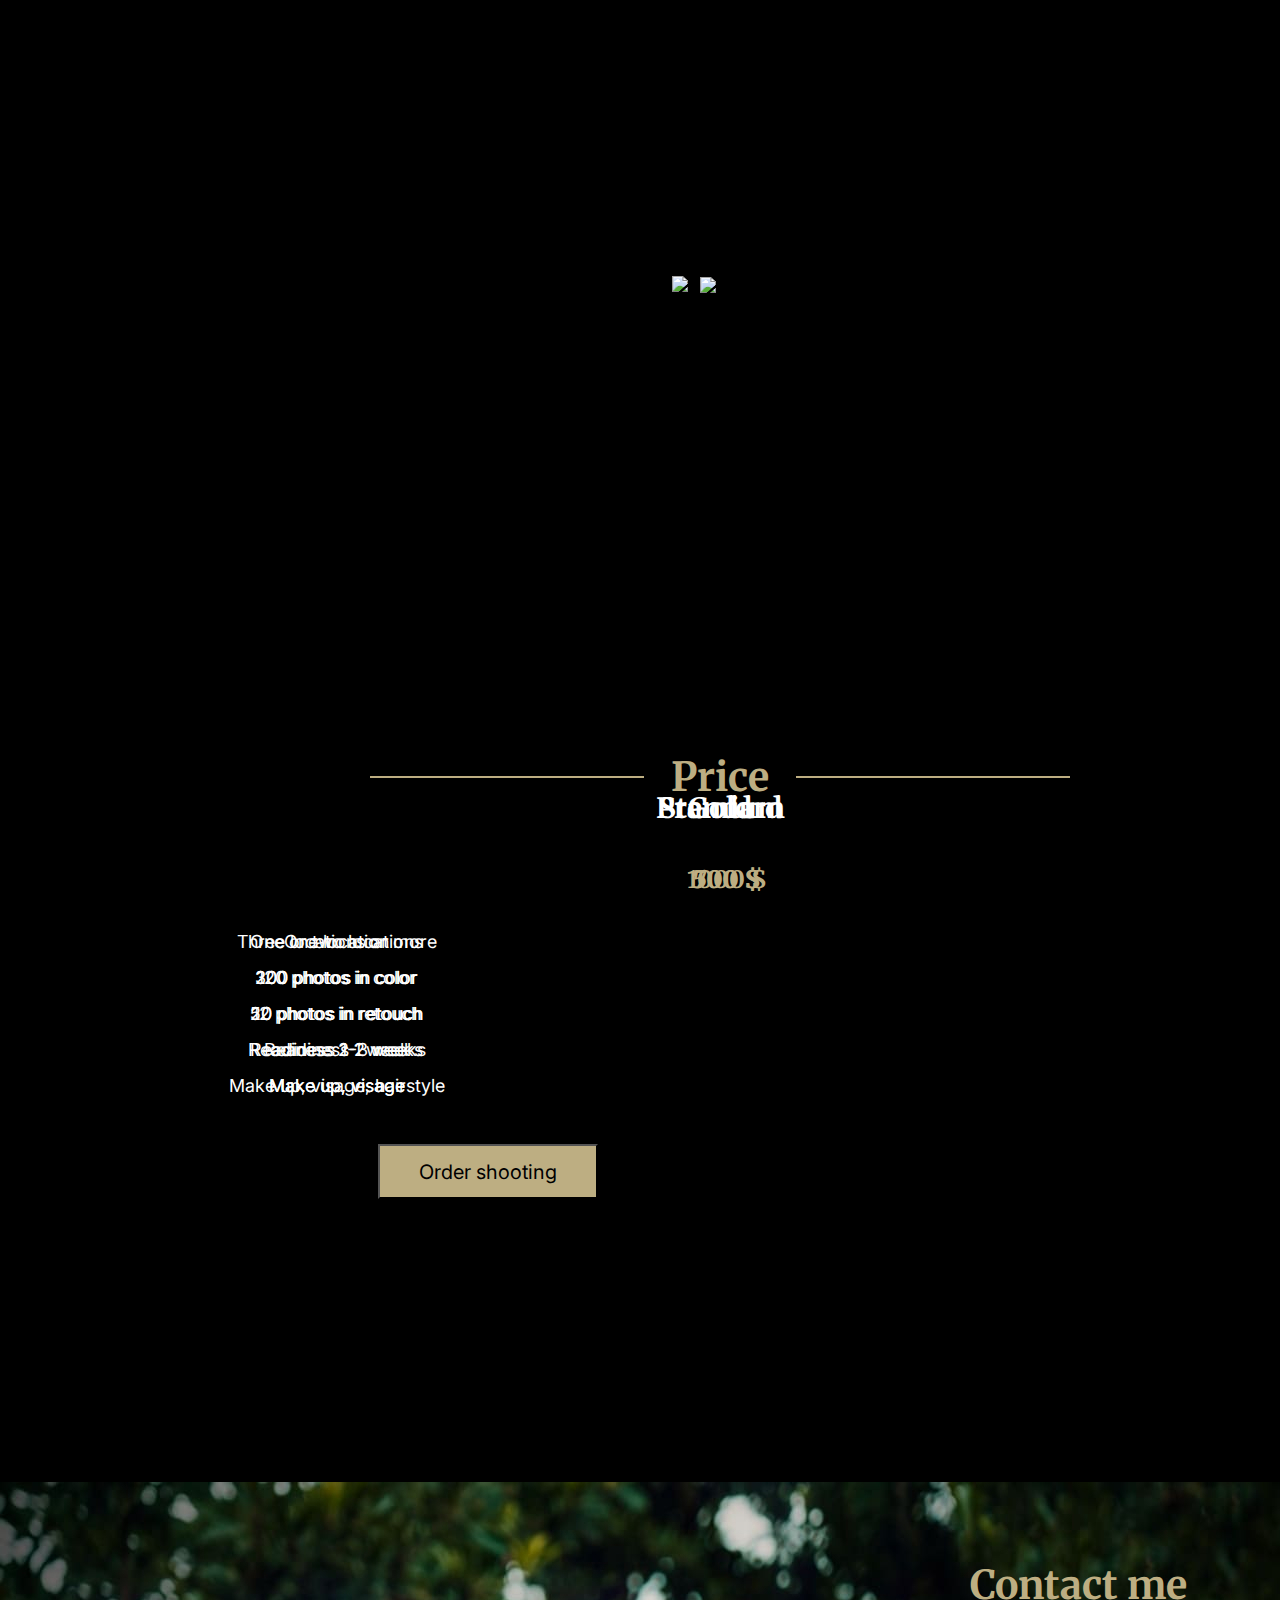
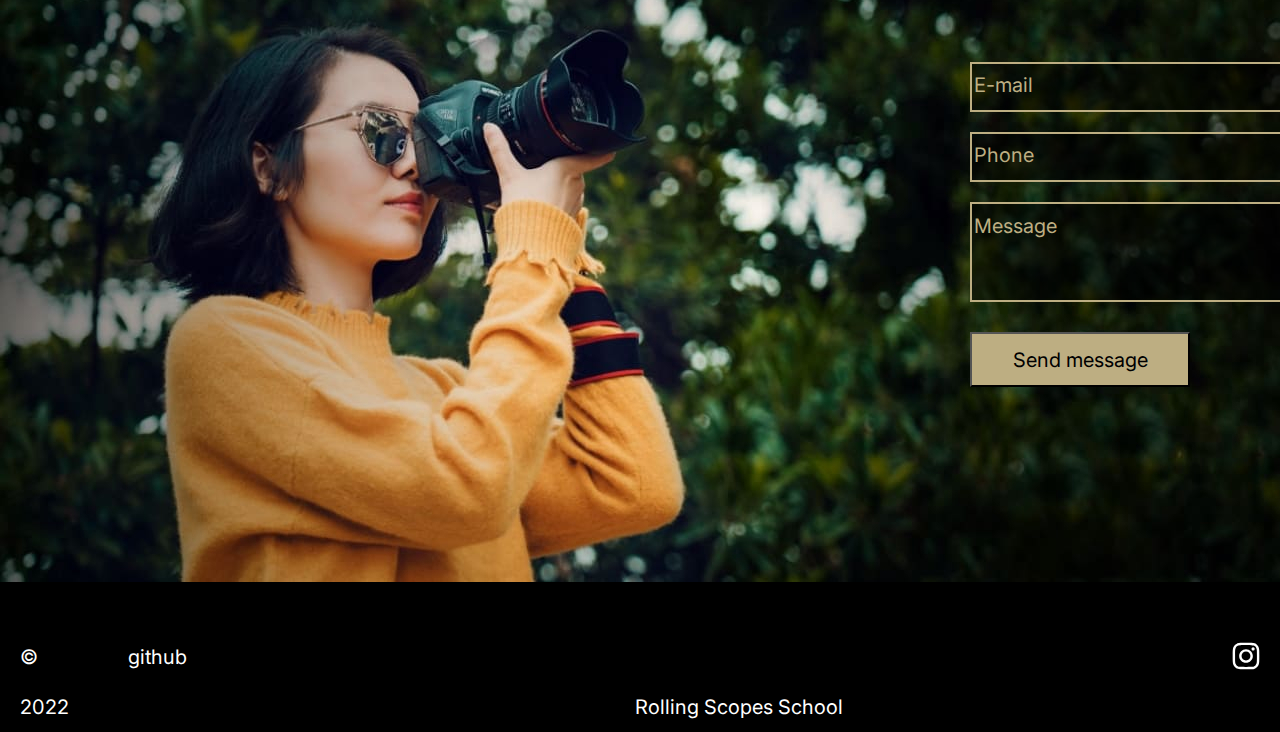
==== commit 781a6b3f: "feat: update index.html file" ====
--- a/portfolio/index.html
+++ b/portfolio/index.html
@@ -22,7 +22,7 @@
         <div class="container">
             <div class="logo"><img src="./assets/svg/logo.svg" alt="logo"/></div>
             <nav class="nav">
-                <ul class="nav-list">
+                <ul class="nav-list" id="tablet">
                   <li class="nav-item"><a href="#skills" class="nav-link">Skills</a></li>
                   <li class="nav-item"><a href="#portfolio" class="nav-link">Portfolio</a></li>
                   <li class="nav-item"><a href="#video" class="nav-link">Video</a></li>
@@ -30,7 +30,16 @@
                   <li class="nav-item"><a href="#contacts" class="nav-link">Contacts</a></li>             
                 </ul>
             </nav>
-            <div class="switch_lng"><img src="./assets/img/switch-lng.png" alt="switch_lng"/></div>
+            <div class="switch_lng">
+                <span class="en">en</span>
+                <span>/</span>
+                <span class="ru">ru</span>
+            </div>
+            <div class="hamburger">
+                <div class="line line1"></div>
+                <div class="line line2"></div>
+                <div class="line line3"></div>
+            </div>
         </div>
     </header>
     <main class = "main">
@@ -40,7 +49,7 @@
             <div class="hero-image">
                 <h1 class="hero-title">Alexa Rise</h1>
                 <div class="hero-text">
-                  <p>Save sincere emotions, romantic feelings and <br />happy moments of life together with professional photographer Alexa Rise</p>
+                  <p>Save sincere emotions, romantic feelings <br />and happy moments of life together with <br />professional photographer Alexa Rise</p>
                 </div>
                 <button class="hire-button">Hire me</button>
             </div>
@@ -49,27 +58,28 @@
             <h2 class="section-title">
                 <span class="title">Skills</span>
             </h2>
-            <div class="skills-items">
-                <div> 
+            <div class="skills-container">
+                <div class="skills-items1"> 
                     <img class="item_img" src="./assets/svg/camera.svg" alt="camera"/>
                     <p class="item">Digital photography</p>
                     <p class="about_item">High-quality photos in the studio and on the nature</p>
                 </div>
-                <div>
+                <div class="skills-items2">
                     <img class="item_img" src="./assets/svg/video.svg" alt="video"/>
                     <p class="item">Video shooting</p>
                     <p class="about_item">Capture your moments so that they always stay with you</p>
                 </div>
-                <div>
+                <div class="skills-items3">
                     <img class="item_img" src="./assets/svg/image.svg" alt="image"/>
                     <p class="item">Retouch</p>
                     <p class="about_item">I strive to make photography surpass reality</p>
                 </div>
-                <div>
+                <div class="skills-items4">
                     <img class="item_img" src="./assets/svg/mic.svg" alt="mic"/>
                     <p class="item">Audio</p> 
                     <p class="about_item">Professional sounds recording for video, advertising, portfolio</p>
                 </div>
+            </div>
             </div>
         </section>
         <section class="section" id="portfolio">
@@ -96,9 +106,9 @@
                 <span class="title">Video</span>
             </h2>
             <div class="video-player">
-                <img src="./assets/img/video-player.jpg" alt="video-player"/>
+                <img src="./assets/img/video-player1.jpg" alt="video-player"/>
                 <button class="play_hover">
-                    <img src="./assets/svg/Play_hover.svg" alt="play"/>
+                    <img src="./assets/svg/play-btn1.svg" alt="play"/>
                 </button> 
             </div>
         </section>
@@ -107,27 +117,27 @@
                 <span class="title">Price</span>
             </h2>
             <div class="price-items">
-                <div class="price_item"> 
+                <div class="price_item1"> 
                     <span class="price_title">Standard</span>
                     <span class="price">500 $</span>
                     <span class="price_include">
-                        One location<br />120 photos in color<br />12 photos in in retouch<br />Readiness 2-3 weeks<br />Make up, visage
+                        One location<br />120 photos in color<br />12 photos in retouch<br />Readiness 2-3 weeks<br />Make up, visage  
                     </span>
                     <button class="price_button">Order shooting</button>
                 </div>
-                <div class="price_item"> 
+                <div class="price_item2"> 
                     <span class="price_title">Premium</span>
                     <span class="price">700 $</span>
                     <span class="price_include">
-                        One or two locations<br />200 photos in color<br />20 photos in in retouch<br />Readiness 1-2 weeks<br />Make up, visage
+                        One or two locations<br />200 photos in color<br />20 photos in retouch<br />Readiness 1-2 weeks<br />Make up, visage 
                     </span>
                     <button class="price_button">Order shooting</button>
                 </div>
-                <div class="price_item"> 
+                <div class="price_item3"> 
                     <span class="price_title">Gold</span>
                     <span class="price">1000 $</span>
                     <span class="price_include">
-                        Three locations or more<br />300 photos in color<br />50 photos in retouch<br />Readiness 1 week<br />Make up, visage, hairstyle
+                        Three locations or more<br />300 photos in color<br />50 photos in retouch<br />Readiness 1 week<br />Make up, visage, hairstyle 
                     </span>
                     <button class="price_button">Order shooting</button>
                 </div>     
@@ -148,29 +158,27 @@
         <div class="container">
             <div class="footer-elements">
                 <div class="footer-data"> 
-                    <div class="footer-logo">©</div> 
-                    <div class="footer-year">2022</div>
-                    <div><a class="footer-ref-git" href="https://github.com/omuta777">github</a></div>
-                </div>
-                <div>
+                    <div class="footer-data1">                 
+                        <div class="footer-logo">©</div> 
+                        <div class="footer-year">2022</div>
+                        <div><a class="footer-ref-git" href="https://github.com/omuta777">github</a></div>
+                    </div>
                     <a class="footer-ref-rss" href="https://rs.school/js"><p>Rolling Scopes School</p></a>
                 </div> 
-                <div>
-                    <ul class="social-list">
-                        <li class="nav-social"><a href="https://www.instagram.com/henrycavill/">
-                            <img src="./assets/svg/inst.svg" alt="instagram">
-                        </a></li>
-                        <li class="nav-social"><a href="https://www.facebook.com/vinariya">
-                            <img src="./assets/svg/fb.svg" alt="facebook">
-                        </a></li>
-                        <li class="nav-social"><a href="https://twitter.com/home">
-                            <img src="./assets/svg/tw.svg" alt="twitter">
-                        </a></li>
-                        <li class="nav-social"><a href="https://www.pinterest.ru/">
-                            <img src="./assets/svg/pinterest.svg" alt="twitter">
-                        </a></li>
-                    </ul>
-                </div>
+                <ul class="social-list">
+                    <li class="nav-social"><a href="https://www.instagram.com/henrycavill/">
+                        <img src="./assets/svg/inst.svg" alt="instagram">
+                    </a></li>
+                    <li class="nav-social"><a href="https://www.facebook.com/vinariya">
+                        <img src="./assets/svg/fb.svg" alt="facebook">
+                    </a></li>
+                    <li class="nav-social"><a href="https://twitter.com/home">
+                        <img src="./assets/svg/tw.svg" alt="twitter">
+                    </a></li>
+                    <li class="nav-social"><a href="https://www.pinterest.ru/">
+                        <img src="./assets/svg/pinterest.svg" alt="twitter">
+                    </a></li>
+                </ul>
             </div>
         </div>
     </footer>
--- a/portfolio/style.css
+++ b/portfolio/style.css
@@ -21,13 +21,6 @@
 top: 0px;
 display: flex;
 }
-.nav {
-height: 50px;
-left: 59.03%;
-right: 6.25%;
-top: 20px;
-position: absolute;
-}
 html {
 scroll-behavior: smooth; 
 }
@@ -35,15 +28,26 @@
 display: flex;
 justify-content: flex-end;
 align-items: flex-start;
+gap: 0.5px;
+width: 400px;  
+height: 50px;
+left: 910px;
+top: 5px;
+position: absolute;
 }
 .nav-link {
-padding: 0 20px;
+padding: 0 17px;
 color: #fff;
-font-family: 'Inter', sans-serif;
+font-family: Inter;
+font-style: normal;
+font-weight: normal;
+font-size: 20px;
+line-height: 50px;
 text-decoration: none; 
 transition: 0.3s;
 }
 .logo {
+position: absolute;
 width: 50px;
 height: 50px;
 left: 20px;
@@ -62,7 +66,7 @@
 .switch_lng {
 position: absolute;
 height: 50px;
-left: 93.75%;
+left: 86.75%;
 right: 1.39%;
 top: 20px;
 }
@@ -83,9 +87,9 @@
 #hero {
 position: absolute;
 height: 330px;
-left: 5.56%;
+left: 5%;
 right: 59.72%;
-top: 250px;
+top: 200px;
 }
 .hero-title {
 position: absolute;
@@ -105,7 +109,7 @@
 height: 120px;
 left: 0%;
 right: 6%;
-top: 130px;
+top: 160px;
 font-family: Inter;
 font-style: normal;
 font-weight: normal;
@@ -119,7 +123,7 @@
 height: 55px;
 left: 0%;
 right: 56%;
-top: 275px;
+top: 326px;
 background-color: #BDAE82;
 cursor: pointer;
 position: absolute;
@@ -139,7 +143,7 @@
 width: 1440px;
 height: 482px;
 left: 0px;
-top: 910px;
+top: 892px;
 }
 .section-title {
 position: absolute;
@@ -166,18 +170,18 @@
 display: flex;
 justify-content: space-between;
 flex-wrap: wrap;
-position: relative;
-width: 1250px;
+width: 1128px;
+position: absolute;
 height: 242px;
 left: 20px;
-right: 20px;
-top: 240px;
+right: 252px;
+top: 257px;
 }
 .item {
 position: absolute;
 width: 280px;
 height: 40px;
-top: 100px;
+top: 83px;
 font-family: Inter;
 font-style: normal;
 font-weight: bold;
@@ -190,7 +194,7 @@
 position: absolute;
 width: 280px;
 height: 72px;
-top: 160px;
+top: 148px;
 font-family: Inter;
 font-style: normal;
 font-weight: normal;
@@ -209,13 +213,13 @@
 width: 1440px;
 height: 1500px;
 left: 0px;
-top: 1392px;
+top: 1370px;
 }
 .title1 {
 position: absolute;
 width: 220px;
 height: 80px;
-left: calc(50% - 220px/2 - 8px);
+left: calc(50% - 220px/2 - 4px);
 top: 0px;
 background-color: black;
 text-align: center;
@@ -229,7 +233,7 @@
 width: 895px;
 height: 55px;
 left: 272px;
-top: 240px;
+top: 260px;
 }
 .btn_port {
 background-color: black;
@@ -244,7 +248,7 @@
 line-height: 40px;
 text-align: center;
 text-decoration: none;
-width: 220px;
+width: 224px;
 height: 55px;
 cursor: pointer;
 }
@@ -264,7 +268,7 @@
 line-height: 40px;
 text-align: center;
 text-decoration: none;
-width: 220px;
+width: 224px;
 height: 55px;
 cursor: pointer;
 }
@@ -275,8 +279,8 @@
 position: relative;
 height: 1145px;
 width: 1400px;
-left: 40px;
-top: 355px;
+left: 20px;
+top: 322px;
 gap: 25px;
 display: flex;
 flex-wrap: wrap;
@@ -286,7 +290,7 @@
 width: 1440px;
 height: 945px;
 left: 0px;
-top: 2892px;
+top: 2872px;
 }
 .video-player {
 position: relative;
@@ -295,8 +299,8 @@
 align-items: center;
 width: 1400px;
 height: 705px;
-left: 40px;
-top: 240px;
+left: 20px;
+top: 260px;
 }
 .play_hover {
 position: absolute;
@@ -314,14 +318,14 @@
 width: 1440px;
 height: 845px;
 left: 0px;
-top: 3837px;
+top: 3817px;
 }
 .price-items {
 position: absolute;
 width: 1400px;
 height: 505px;
-left: 40px;
-top: 140px;
+left: 20px;
+top: 120px;
 display: flex;
 justify-content: space-between;
 gap: 20px;
@@ -388,6 +392,13 @@
 right: 25.56%;
 top: 407px;
 background-color: #BDAE82;
+font-family: Inter;
+font-style: normal;
+font-weight: normal;
+font-size: 20px;
+line-height: 40px;
+text-align: center;
+color: #000000;
 cursor: pointer;
 transition-duration: 0.4s;
 }
@@ -407,7 +418,7 @@
 width: 450px;
 height: 445px;
 left: 970px;
-top: 60px;
+top: 30px;
 }
 .contacts-title {
 position: absolute;
@@ -435,7 +446,7 @@
 height: 50px;
 left: 0px;
 right: 20px;
-top: 120px;
+top: 150px;
 background: rgba(0, 0, 0, 0.5);
 border: 2px solid #BDAE82;
 box-sizing: border-box;
@@ -447,7 +458,7 @@
 height: 50px;
 left: 0px;
 right: 20px;
-top: 190px;
+top: 220px;
 background: rgba(0, 0, 0, 0.5);
 border: 2px solid #BDAE82;
 box-sizing: border-box;
@@ -459,7 +470,7 @@
 height: 100px;
 left: 0px;
 right: 20px;
-top: 260px;
+top: 290px;
 background: rgba(0, 0, 0, 0.5);
 border: 2px solid #BDAE82;
 box-sizing: border-box;
@@ -478,7 +489,7 @@
 height: 55px;
 left: 0%;
 right: 0%;
-top: 390px;
+top: 420px;
 font-family: Inter;
 font-style: normal;
 font-weight: normal;
@@ -538,7 +549,7 @@
 width: 211px;
 height: 50px;
 left: 615px;
-top: 35px;
+top: 30px;
 font-family: Inter;
 font-style: normal;
 font-weight: normal;
@@ -551,10 +562,10 @@
 position: absolute;
 width: 188px;
 height: 50px;
-left: 1232px;
-top: 50px;
-display: flex;
-gap: 9px;
+left: 1190px;
+top: 42px;
+display: flex;
+gap: 20px;
 list-style-type: none;
 }
 .nav-social {
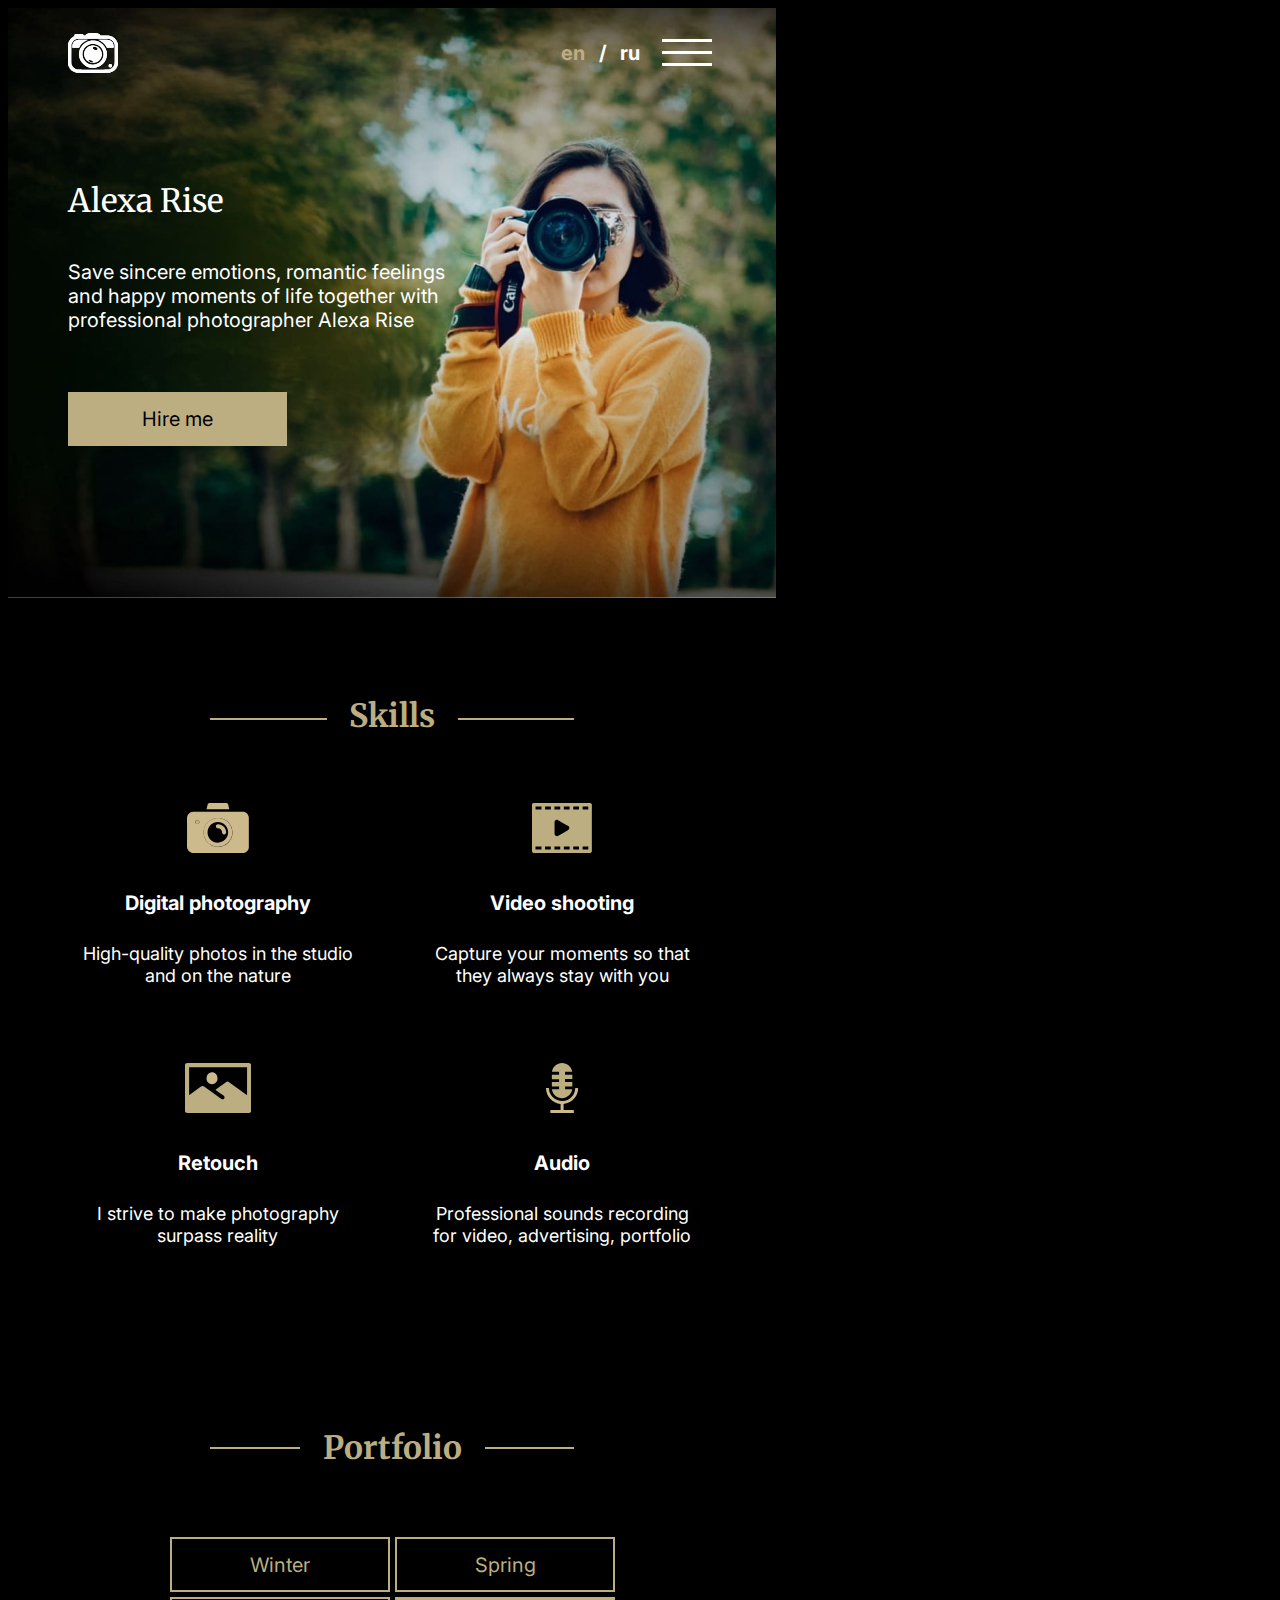
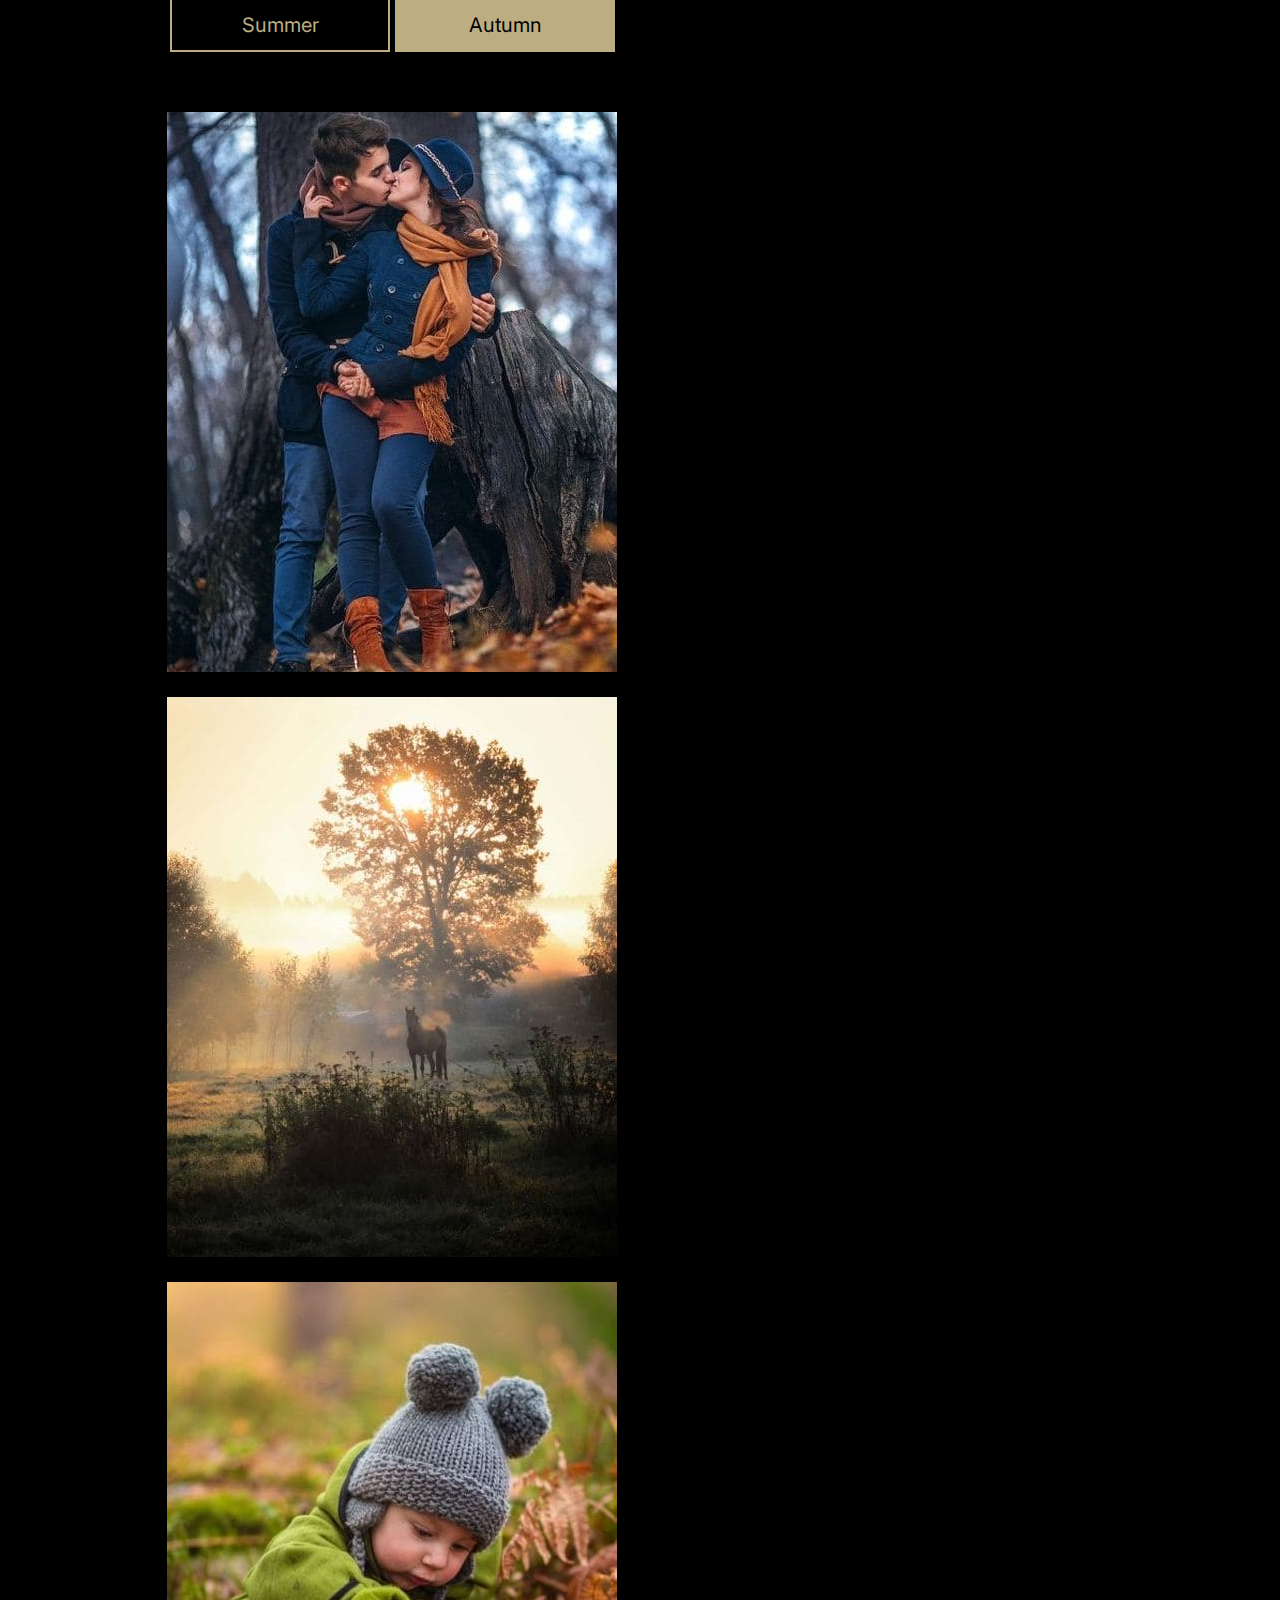
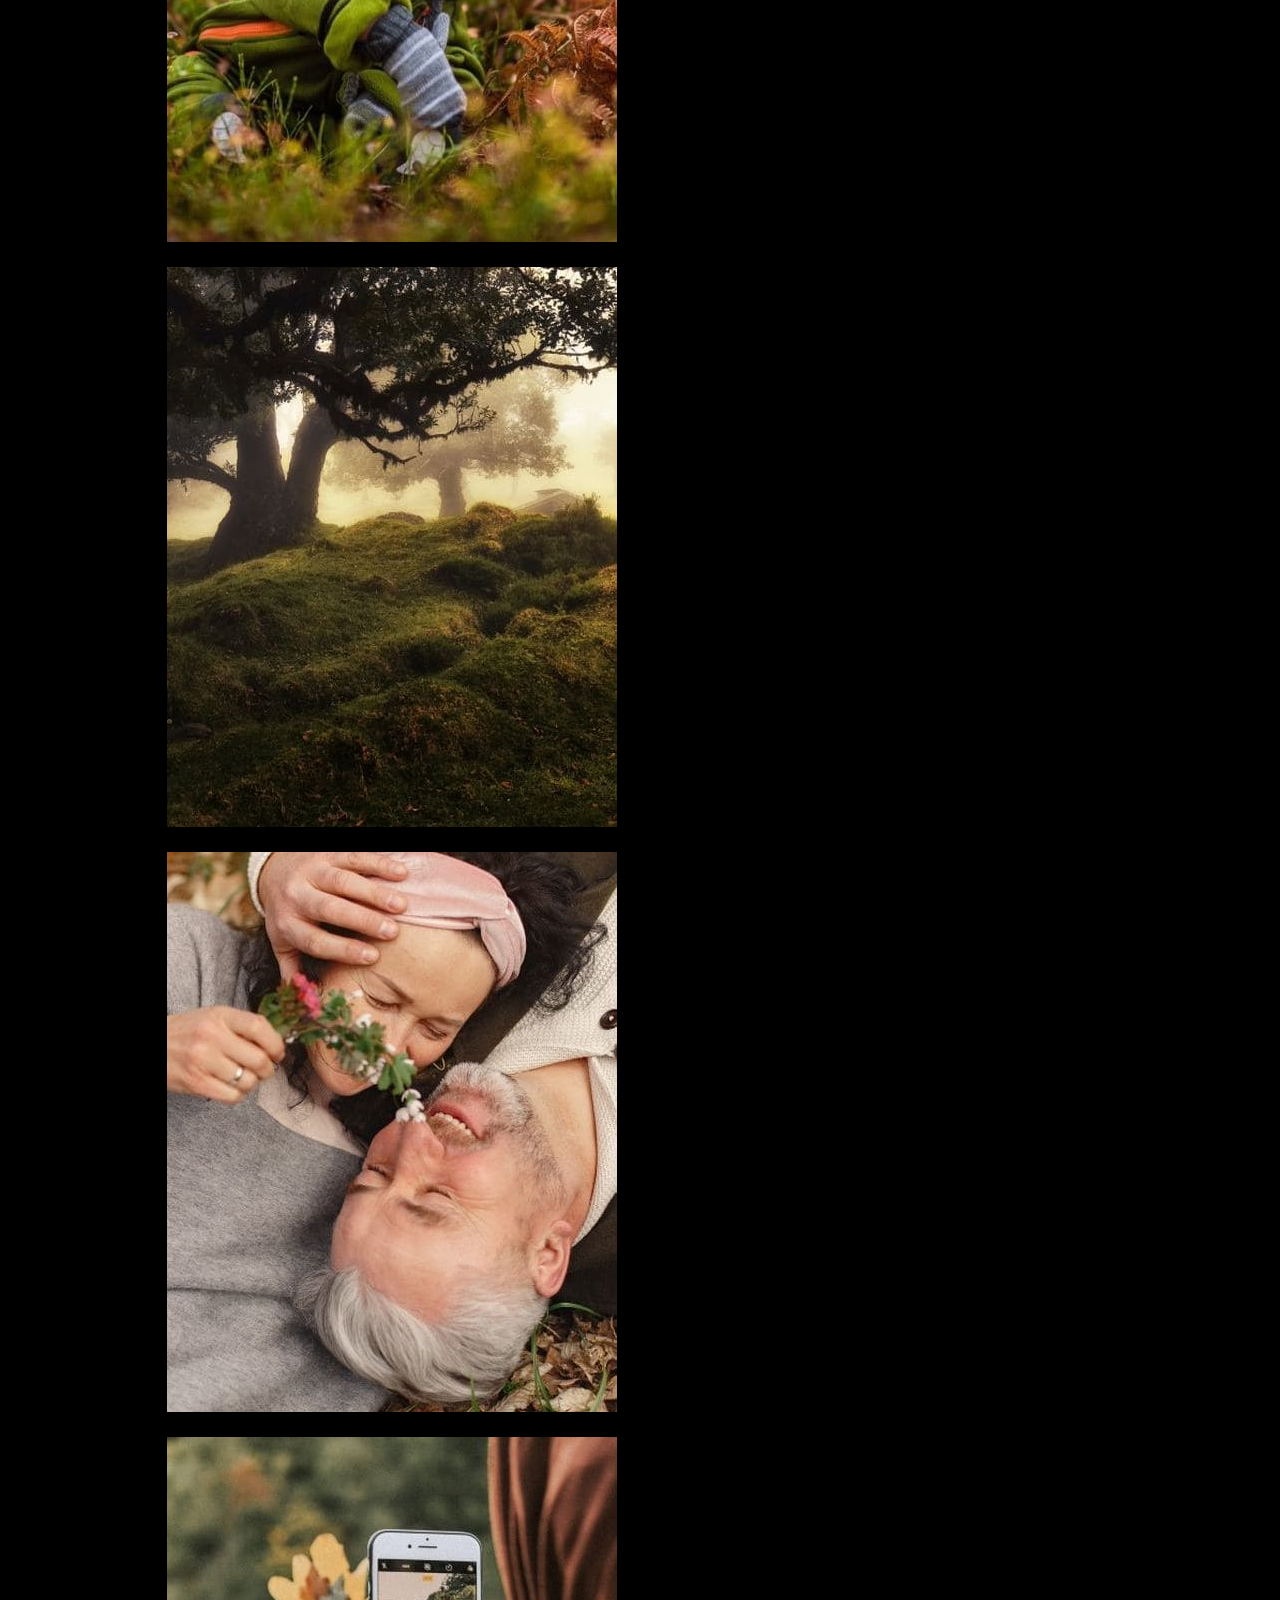
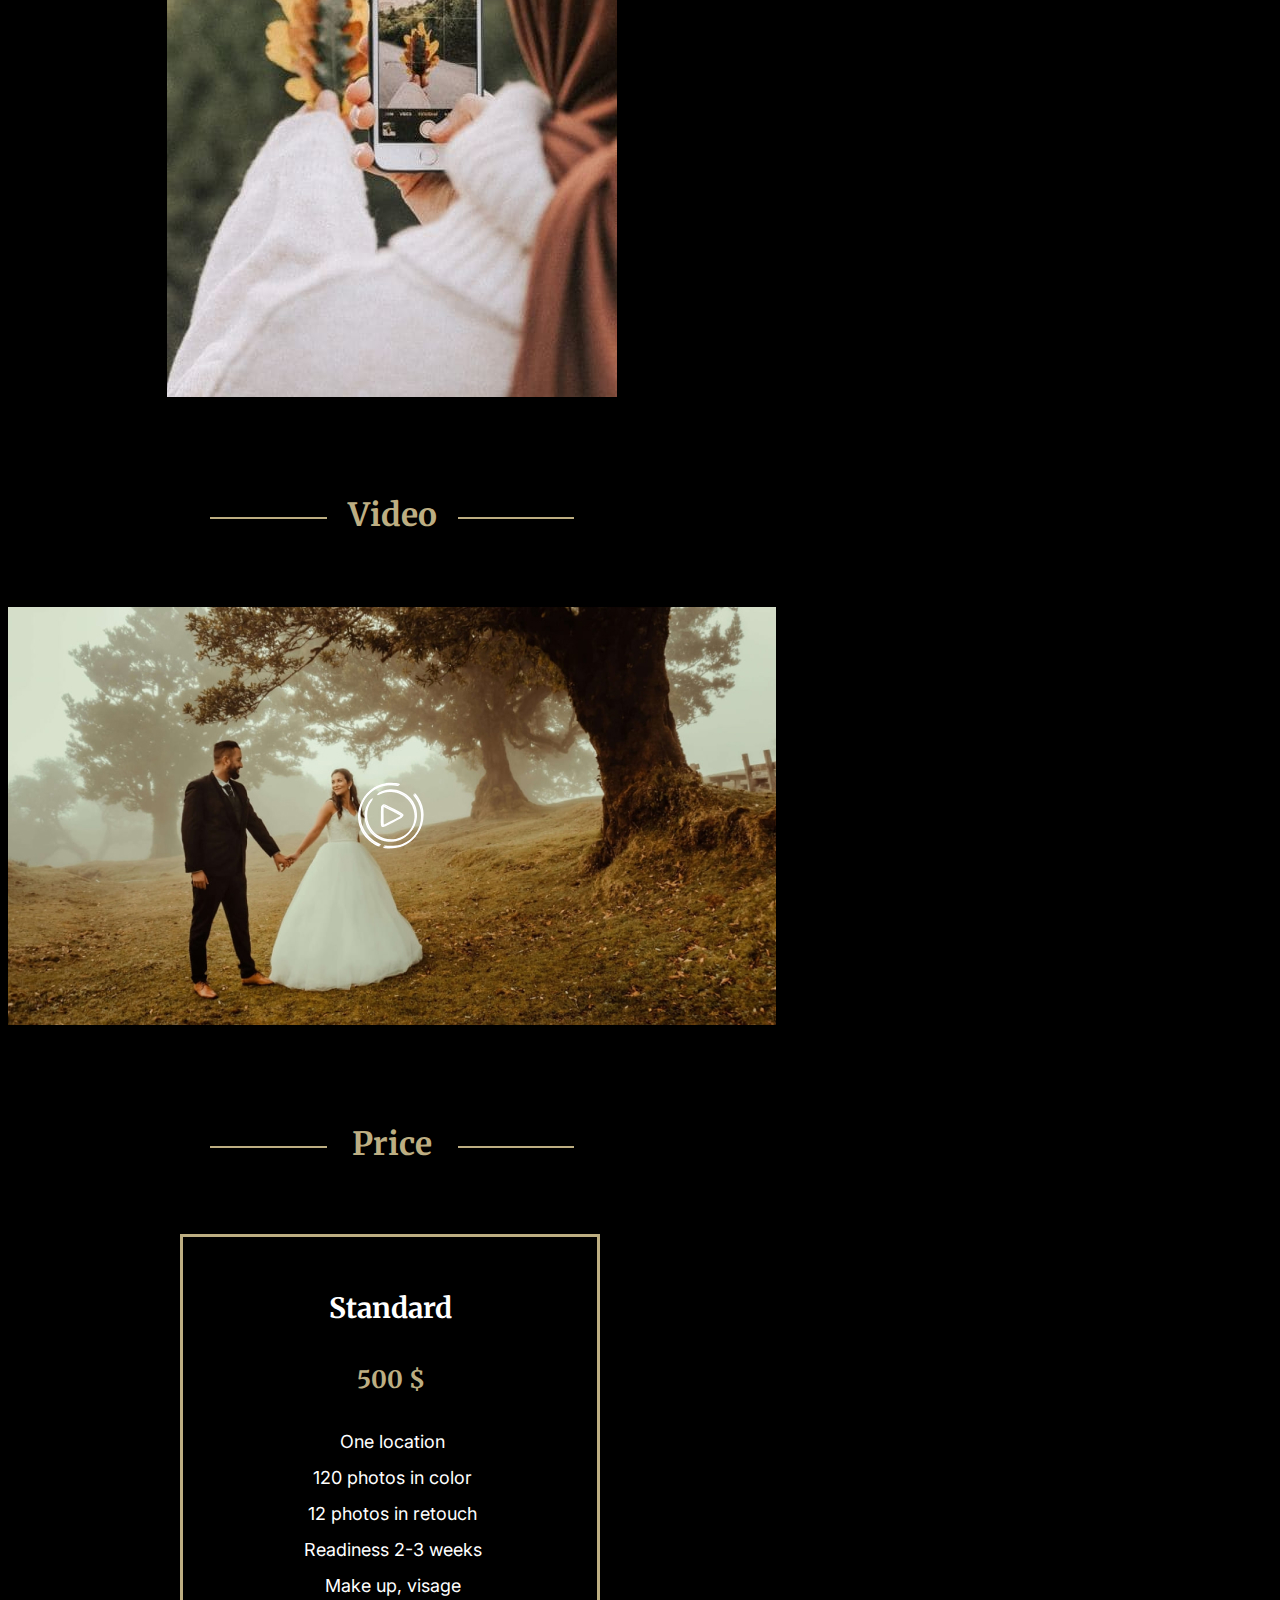
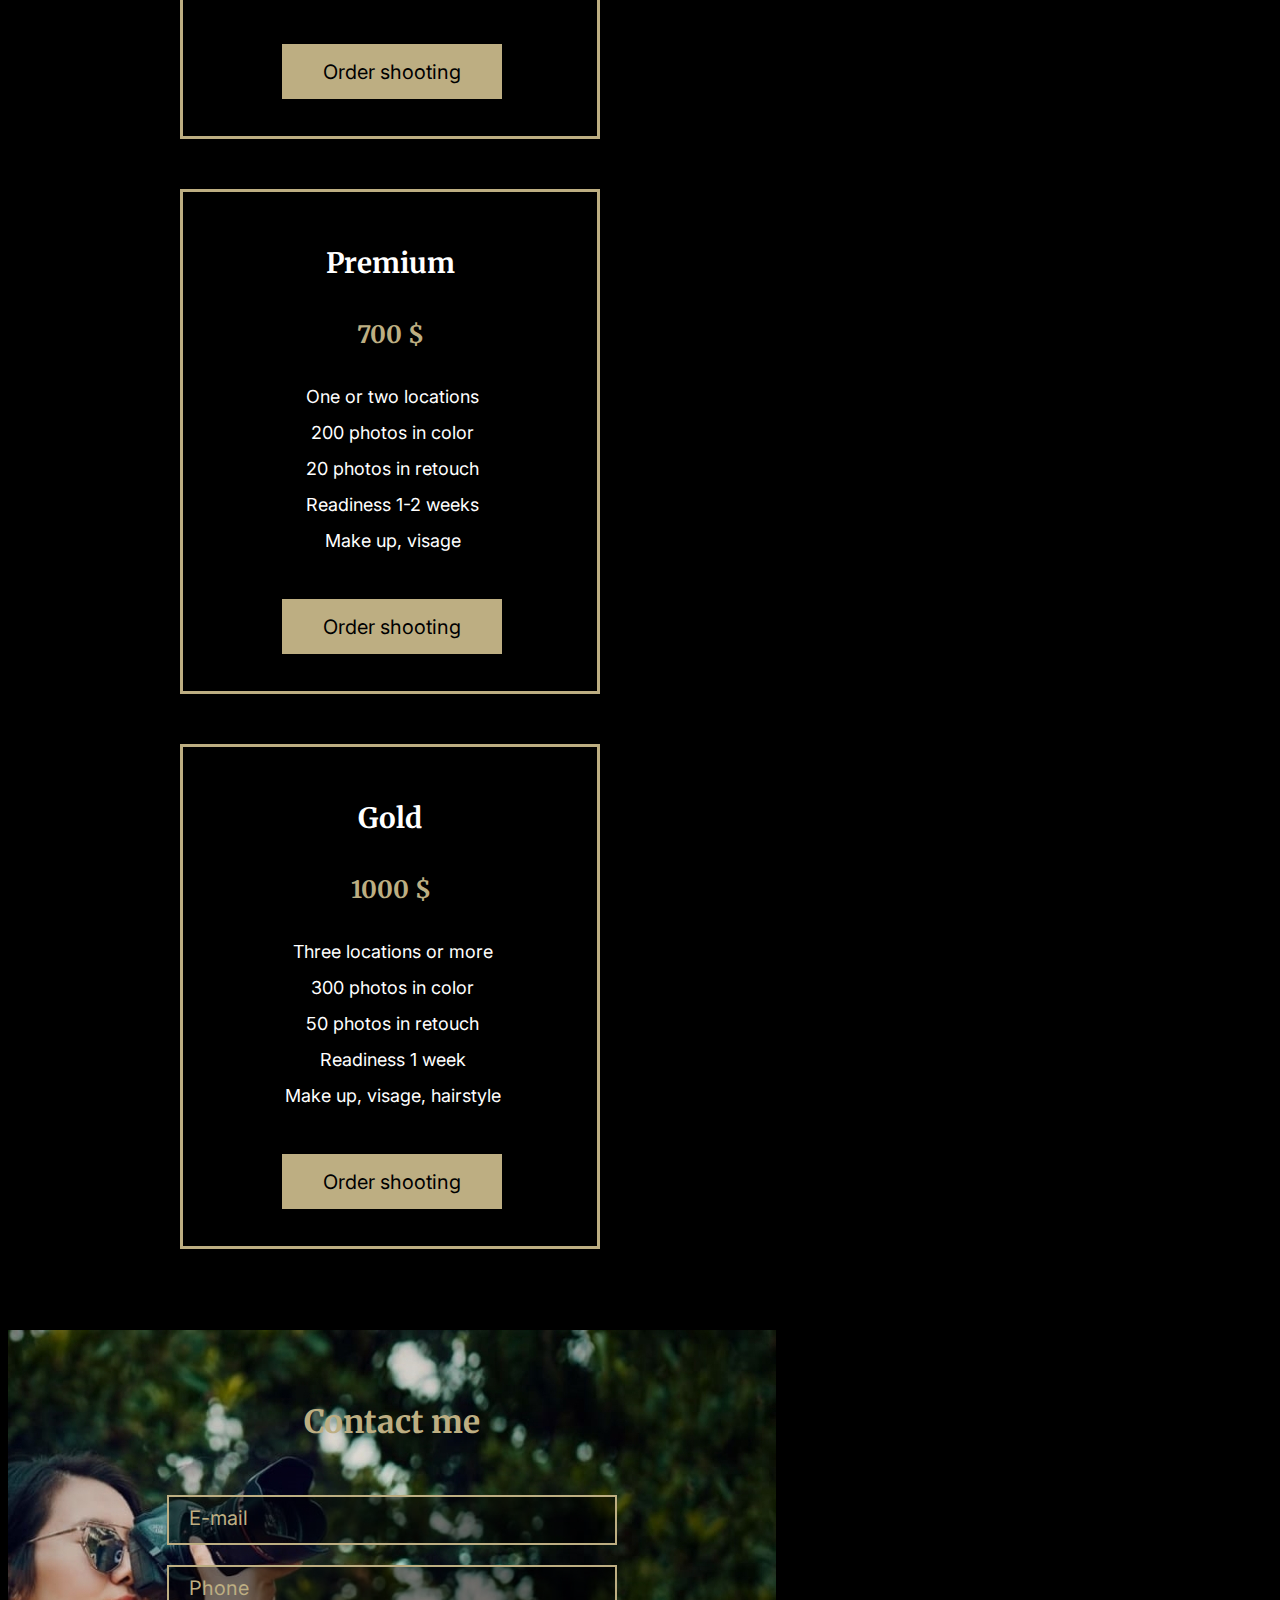
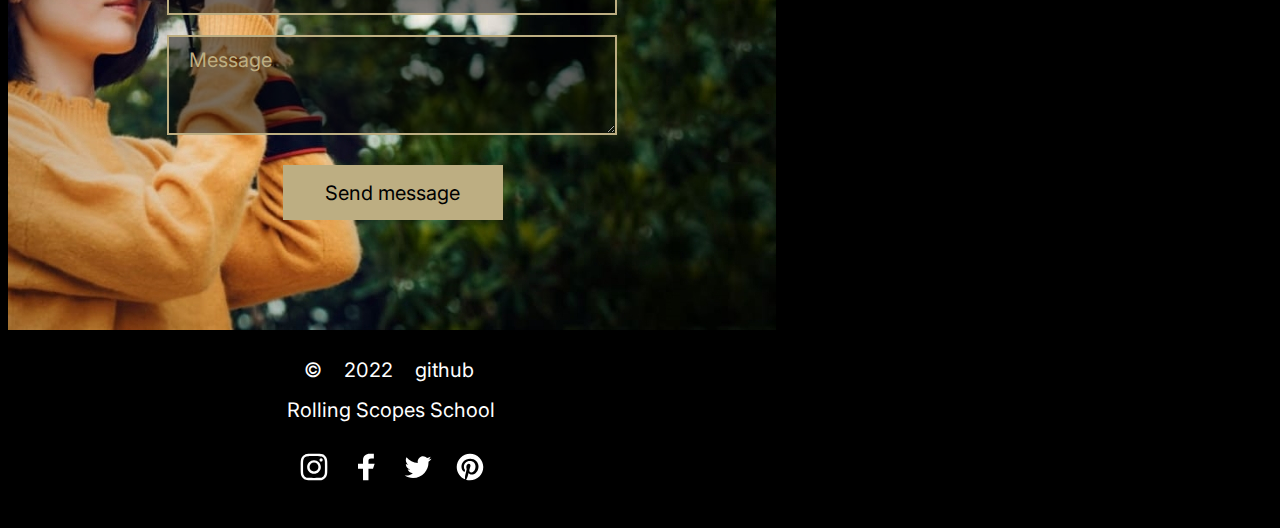
==== commit 4fcdf846: "feat: update index.html file" ====
--- a/portfolio/index.html
+++ b/portfolio/index.html
@@ -79,7 +79,6 @@
                     <p class="item">Audio</p> 
                     <p class="about_item">Professional sounds recording for video, advertising, portfolio</p>
                 </div>
-            </div>
             </div>
         </section>
         <section class="section" id="portfolio">
--- a/portfolio/style.css
+++ b/portfolio/style.css
@@ -1,578 +1,761 @@
 .container {
-width: 1440px;
-margin: 0 auto;
-padding: 0 20px;
-}
-h1 {
-font-family: 'Merriweather', serif;
-color: #fff;
-}
-h2 {
-font-family: 'Merriweather', serif;
-color: #BDAE82;
-}
-body {
-background-color: #000000;
-}
-.header {
-max-width: 1440px;
-height: 90px;
-left: 0px;
-top: 0px;
-display: flex;
-}
-html {
-scroll-behavior: smooth; 
-}
-.nav-list {
-display: flex;
-justify-content: flex-end;
-align-items: flex-start;
-gap: 0.5px;
-width: 400px;  
-height: 50px;
-left: 910px;
-top: 5px;
-position: absolute;
-}
-.nav-link {
-padding: 0 17px;
-color: #fff;
-font-family: Inter;
-font-style: normal;
-font-weight: normal;
-font-size: 20px;
-line-height: 50px;
-text-decoration: none; 
-transition: 0.3s;
-}
-.logo {
-position: absolute;
-width: 50px;
-height: 50px;
-left: 20px;
-top: 20px;
-}
-.logo {
-background-image: url('./assets/svg/logo.svg');
-background-size: contain;
-background-repeat: no-repeat;  
-transition: 0.3s;
-}
-.logo:hover {
-filter: invert(26%) sepia(15%) saturate(638%) hue-rotate(7deg) brightness(92%)
-    contrast(87%);
-}
-.switch_lng {
-position: absolute;
-height: 50px;
-left: 86.75%;
-right: 1.39%;
-top: 20px;
-}
-.header {
-background: url('./assets/img/header-bg.jpg');
-background-repeat: no-repeat;
-background-position: center 0;
-}
-.background-image {
-background: url('./assets/img/header-bg.jpg');
-background-position: center -90px;
-background-repeat: no-repeat;
-max-width: 1440px;
-height: 820px;
-left: 0px;
-top: 0px;
-}
-#hero {
-position: absolute;
-height: 330px;
-left: 5%;
-right: 59.72%;
-top: 200px;
-}
-.hero-title {
-position: absolute;
-height: 120px;
-left: 0%;
-right: 0%;
-top: 0px;
-font-family: Merriweather;
-font-style: normal;
-font-weight: bold;
-font-size: 60px;
-line-height: 120px;
-color: #FFFFFF;
-}
-.hero-text {
-position: absolute;
-height: 120px;
-left: 0%;
-right: 6%;
-top: 160px;
-font-family: Inter;
-font-style: normal;
-font-weight: normal;
-font-size: 20px;
-line-height: 40px;
-color: #FFFFFF;
-}
-.hire-button {
-position: absolute;
-width: 220px;
-height: 55px;
-left: 0%;
-right: 56%;
-top: 326px;
-background-color: #BDAE82;
-cursor: pointer;
-position: absolute;
-font-family: Inter;
-font-style: normal;
-font-weight: normal;
-font-size: 20px;
-line-height: 40px;
-text-align: center;
-transition-duration: 0.4s;
-}
-.hire-button:hover {
-color:#FFFFFF; 
-}
-#skills {
-position: absolute;
-width: 1440px;
-height: 482px;
-left: 0px;
-top: 892px;
-}
-.section-title {
-position: absolute;
-height: 80px;
-left: 25.69%;
-right: 25.69%;
-top: 100px;
-}
-.section-title {
-background-image: linear-gradient(to top, #000 39px, #bdae82 39px, #bdae82 41px, #000 41px);
-}
-.title {
-position: absolute;
-width: 152px;
-height: 80px;
-left: calc(50% - 152px/2);
-top: 0px;
-background-color: black;
-text-align: center;
-font-size: 40px;
-line-height: 80px;
-}
-.skills-items {
-display: flex;
-justify-content: space-between;
-flex-wrap: wrap;
-width: 1128px;
-position: absolute;
-height: 242px;
-left: 20px;
-right: 252px;
-top: 257px;
-}
-.item {
-position: absolute;
-width: 280px;
-height: 40px;
-top: 83px;
-font-family: Inter;
-font-style: normal;
-font-weight: bold;
-font-size: 20px;
-line-height: 40px;
-text-align: center;
-color: #FFFFFF;
-}
-.about_item {
-position: absolute;
-width: 280px;
-height: 72px;
-top: 148px;
-font-family: Inter;
-font-style: normal;
-font-weight: normal;
-font-size: 18px;
-line-height: 36px;
-text-align: center;
-color: #FFFFFF;
-}
-.item_img {
-position: relative;
-left: 125px;
-top: 0px;
-}
-#portfolio {
-position: absolute;
-width: 1440px;
-height: 1500px;
-left: 0px;
-top: 1370px;
-}
-.title1 {
-position: absolute;
-width: 220px;
-height: 80px;
-left: calc(50% - 220px/2 - 4px);
-top: 0px;
-background-color: black;
-text-align: center;
-font-size: 40px;
-line-height: 80px;
-}
-.portfolio-buttons {
-display: flex;
-position: relative;
-align-items: stretch;
-width: 895px;
-height: 55px;
-left: 272px;
-top: 260px;
-}
-.btn_port {
-background-color: black;
-border: 2px solid #BDAE82;
-box-sizing: border-box;
-border-radius: 0px;
-color: #BDAE82;
-font-family: Inter;
-font-style: normal;
-font-weight: normal;
-font-size: 20px;
-line-height: 40px;
-text-align: center;
-text-decoration: none;
-width: 224px;
-height: 55px;
-cursor: pointer;
-}
-.btn_port:hover {
-color:#FFFFFF; 
-}
-.btn_port1 {
-background-color: #BDAE82;
-border: 2px solid #BDAE82;
-box-sizing: border-box;
-border-radius: 0px;
-color: black;
-font-family: Inter;
-font-style: normal;
-font-weight: normal;
-font-size: 20px;
-line-height: 40px;
-text-align: center;
-text-decoration: none;
-width: 224px;
-height: 55px;
-cursor: pointer;
-}
-.btn_port1:hover {
-color:#FFFFFF; 
-}
-.portfolio-items {
-position: relative;
-height: 1145px;
-width: 1400px;
-left: 20px;
-top: 322px;
-gap: 25px;
-display: flex;
-flex-wrap: wrap;
-}
-#video {
-position: absolute;
-width: 1440px;
-height: 945px;
-left: 0px;
-top: 2872px;
-}
-.video-player {
-position: relative;
-display: flex;
-justify-content: center;
-align-items: center;
-width: 1400px;
-height: 705px;
-left: 20px;
-top: 260px;
-}
-.play_hover {
-position: absolute;
-cursor: pointer;
-border: none;
-background: url(video-player.jpg);
-transition: 0.3s;
-}
-.play_hover:hover {
-filter: invert(26%) sepia(15%) saturate(638%) hue-rotate(7deg) brightness(92%)
-    contrast(87%);
-}
-#price {
-position: absolute;
-width: 1440px;
-height: 845px;
-left: 0px;
-top: 3817px;
-}
-.price-items {
-position: absolute;
-width: 1400px;
-height: 505px;
-left: 20px;
-top: 120px;
-display: flex;
-justify-content: space-between;
-gap: 20px;
-}
-.price_item {
-position: relative;
-height: 505px;
-width: 450px;
-top: 140px;
-display: block;
-border: 3px solid #BDAE82;
-box-sizing: border-box;
-border-radius: 0px;
-}
-.price_title {
-position: absolute;
-width: 128px;
-height: 56px;
-top: 43px;
-left: calc(50% - 128px/2);
-font-family: Merriweather;
-font-style: normal;
-font-weight: bold;
-font-size: 28px;
-line-height: 56px;
-text-align: center;
-color: #FFFFFF;
-}
-.price {
-position: absolute;
-width: 81px;
-height: 48px;
-left: calc(50% - 69px/2 + 0.5px);
-top: 119px;
-font-family: Merriweather;
-font-style: normal;
-font-weight: bold;
-font-size: 24px;
-line-height: 48px;
-text-align: center;
-color: #BDAE82;
-}
-.price_include {
-position: absolute;
-width: 364px;
-height: 180px;
-left: 9.63%;
-right: 9.48%;
-top: 187px;
-font-family: Inter;
-font-style: normal;
-font-weight: normal;
-font-size: 18px;
-line-height: 36px;
-text-align: center;
-color: #FFFFFF;
-display: block;
-}
-.price_button {
-position: absolute;
-width: 220px;
-height: 55px;
-left: 25.56%;
-right: 25.56%;
-top: 407px;
-background-color: #BDAE82;
-font-family: Inter;
-font-style: normal;
-font-weight: normal;
-font-size: 20px;
-line-height: 40px;
-text-align: center;
-color: #000000;
-cursor: pointer;
-transition-duration: 0.4s;
-}
-.price_button:hover {
-background-color: #c932ce; 
-}
-#contacts {
-position: absolute;
-width: 1440px;
-height: 700px;
-left: 0px;
-top: 4682px;
-background: url(./assets/img/contacts.jpg);
-}
-.contacts-container {
-position: absolute;
-width: 450px;
-height: 445px;
-left: 970px;
-top: 30px;
-}
-.contacts-title {
-position: absolute;
-width: 450px;
-height: 80px;
-top: 0px;
-font-family: Merriweather;
-font-style: normal;
-font-weight: bold;
-font-size: 40px;
-line-height: 80px;
-color: #BDAE82;
-}
-::placeholder {
-font-family: Inter;
-font-style: normal;
-font-weight: normal;
-font-size: 20px;
-line-height: 40px; 
-color: #BDAE82;
-}
-.contact-email {
-position: absolute;
-width: 450px;
-height: 50px;
-left: 0px;
-right: 20px;
-top: 150px;
-background: rgba(0, 0, 0, 0.5);
-border: 2px solid #BDAE82;
-box-sizing: border-box;
-border-radius: 0px;
-}
-.contact-tel {
-position: absolute;
-width: 450px;
-height: 50px;
-left: 0px;
-right: 20px;
-top: 220px;
-background: rgba(0, 0, 0, 0.5);
-border: 2px solid #BDAE82;
-box-sizing: border-box;
-border-radius: 0px;
-}
-.contact-message {
-position: absolute;
-width: 450px;
-height: 100px;
-left: 0px;
-right: 20px;
-top: 290px;
-background: rgba(0, 0, 0, 0.5);
-border: 2px solid #BDAE82;
-box-sizing: border-box;
-border-radius: 0px;
-}
-input:-webkit-autofill,
-input:-webkit-autofill:hover,
-input:-webkit-autofill:focus,
-input:-webkit-autofill:active {
-  -webkit-text-fill-color: #bdae82;
-  transition: background-color 0s ease-in-out 9000s;
-}
-.contact-button { 
-position: absolute;
-width: 220px;
-height: 55px;
-left: 0%;
-right: 0%;
-top: 420px;
-font-family: Inter;
-font-style: normal;
-font-weight: normal;
-font-size: 20px;
-line-height: 40px;
-text-align: center;
-color: #000000;
-background: #BDAE82;
-border-radius: 0px;
-cursor: pointer;
-transition-duration: 0.4s;
-}
-.contact-button:hover {
-background-color: #c932ce; 
-}
-.footer {
-position: absolute;
-width: 1440px;
-height: 150px;
-left: 0px;
-top: 5382px;
-}
-.footer-data {
-position: absolute;
-width: 182px;
-height: 50px;
-left: 20px;
-top: calc(50% - 50px/2);
-display: flex;
-gap: 20px;
-} 
-.footer-ref-git {
-position: absolute;
-height: 50px;
-width: 61px;
-left: 108px;
-top: calc(50% - 50px/2);
-font-family: Inter;
-font-style: normal;
-font-weight: normal;
-font-size: 20px;
-line-height: 50px;
-color: #FFFFFF;
-text-decoration: none; 
-transition: 0.3s;
-}
-.footer-logo, .footer-data {
-font-family: Inter;
-font-style: normal;
-font-weight: normal;
-font-size: 20px;
-line-height: 50px;
-color: #FFFFFF;
-}
-.footer-ref-rss {
-position: absolute;
-width: 211px;
-height: 50px;
-left: 615px;
-top: 30px;
-font-family: Inter;
-font-style: normal;
-font-weight: normal;
-font-size: 20px;
-line-height: 50px;
-color: #FFFFFF;  
-text-decoration: none;
-}
-.social-list {
-position: absolute;
-width: 188px;
-height: 50px;
-left: 1190px;
-top: 42px;
-display: flex;
-gap: 20px;
-list-style-type: none;
-}
-.nav-social {
-text-decoration: none; 
-transition: 0.3s;
-}
-.nav-social:hover {
+  width: 768px;
+  margin: 0 auto;
+  padding: 0 0px;
+  }
+  html {
+    scroll-behavior: smooth; 
+    overflow-x: hidden;
+  }
+  h1 {
+  font-family: 'Merriweather', serif;
+  color: #fff;
+  }
+  h2 {
+  font-family: 'Merriweather', serif;
+  color: #BDAE82;
+  }
+  body {
+  position: relative;
+  max-width: 768px;
+  height: 8512px; 
+  background-color: #000000;
+  }
+  .header {
+  max-width: 768px;
+  height: 90px;
+  left: calc(50% - 768px/2);
+  top: 0px;
+  display: flex;
+  flex-direction: row;
+  justify-content: space-between;
+  align-items: center;
+  }
+  @media (max-width: 768px) {
+    body {
+      justify-content: space-around;
+    }
+  }
+  .nav-list {
+  display: flex;
+  justify-content: flex-end;
+  align-items: flex-start;
+  gap: 0.5px;
+  width: 400px;  
+  height: 50px;
+  left: 890px;
+  top: 3px;
+  list-style: none;
+  position: absolute;
+  display: none;
+  }
+  .nav-link {
+  position: static;
+  font-family: Inter;
+  font-style: normal;
+  font-weight: normal;
+  font-size: 35px;
+  line-height: 73px;
+  color: #FFFFFF;
+  text-decoration: none;
+  
+  }
+  .nav-link:hover {
+  color: #bdae82;
+  }
+  #tablet.open {
+  display: flex;
+  flex-direction: column;
+  justify-content: flex-start;
+  position: absolute;
+  width: 493px;
+  height: 890px;
+  left: 148px;
+  padding-top: 134px;
+  padding-left: 127px;
+  top: -16px;
+  right: -620px;
+  background: #000000;
+  z-index: 3;
+  gap: 16px;
+  }
+  .logo {
+  position: absolute;
+  width: 50px;
+  height: 50px;
+  left: 60px;
+  top: 20px;
+  z-index: 2;
+  }
+  .logo {
+  background-image: url('./assets/svg/logo.svg');
+  background-size: contain;
+  background-repeat: no-repeat;  
+  transition: 0.3s;
+  }
+  .logo:hover {
+    filter: invert(26%) sepia(15%) saturate(638%) hue-rotate(7deg) brightness(92%)
+        contrast(87%);
+  }
+  .switch_lng {
+  display: flex;
+  justify-content: flex-end;
+  align-items: center;
+  position: absolute;
+  width: 52px;
+  height: 50px;
+  left: 580px;
+  top: 20px;
+  gap: 13.5px;
+  font-family: Inter;
+  font-style: normal;
+  font-weight: bold;
+  font-size: 20px;
+  line-height: 50px;
+  text-align: center;
+  color: #FFFFFF;
+  z-index: 2;
+  }
+  .en {
+  cursor: pointer !important;;
+  transition: 0.3s;
+  color: #bdae82
+  }
+  .en:hover {
+  color: #FFFFFF;
+  }
+  .ru {
+  cursor: pointer !important;
+  transition: 0.3s;
+  }
+  .ru:hover {
+  color: #bdae82;
+  }
+  .hamburger {
+  display: flex;
+  flex-direction: column;
+  justify-content: center;
+  justify-content: space-between;
+  align-items: center;
+  position: absolute;
+  width: 50px;
+  height: 33px;
+  top: 28px;
+  left: 654px;
+  cursor: pointer;
+  user-select: none;
+  z-index: 3;
+ }
+  .line {
+  width: 100%;
+  height: 3px;
+  background: #FFFFFF;
+  margin: 3px 0;
+  z-index: 3;
+  transition: all 0.3s ease-in-out;
+  }
+  .line:hover {
+    background: #bdae82;
+  }
+  .hamburger.open .line1 {
+  height: 2px;
+  width: 60px;
+  transform: rotate(-45deg) translate(-5px, 12px);
+  }
+  .hamburger.open .line2 {
+  opacity: 0;
+  }
+  .hamburger.open .line3 {
+  height: 2px;
+  width: 60px;
+  transform: rotate(45deg) translate(-5px, -12px);
+  }
+  .hamburger.open {
+  left: 647px;
+  top: 30px;
+  }
+  .open {
+  transition: 0.5s;
+  }
+  .header {
+  background: url('./assets/img/bg1.jpg');
+  background-repeat: no-repeat;
+  background-position: center 0;
+  height: 90px;
+  width: 768px;
+  left: 0px;
+  }
+  .background-image {
+  background: url('./assets/img/bg1.jpg');
+  background-position: center -90px;
+  background-repeat: no-repeat;
+  height: 500px;
+  width: 768px;
+  left: 0px;
+  top: 0px;
+  }
+  .hero-image {
+  position: absolute;
+  width: 768px;
+  height: 590px;
+  top: 0px;
+  left: 0px;
+  }
+  .hero-title {
+  position: absolute;
+  width: 165px;
+  height: 64px;
+  left: 60px;
+  top: 140px;
+  font-family: Merriweather;
+  font-style: normal;
+  font-weight: normal;
+  font-size: 32px;
+  line-height: 64px; 
+  color: #FFFFFF;
+  }
+  .hero-text {
+  position: absolute;
+  width: 390px;
+  height: 72px;
+  left: 60px;
+  top: 232px;
+  font-family: Inter;
+  font-style: normal;
+  font-weight: normal;
+  font-size: 20px;
+  line-height: 24px;
+  color: #FFFFFF;
+  }
+  .hire-button {
+  display: flex;
+  flex-direction: row;
+  justify-content: center;
+  align-items: center;
+  padding: 7px 73px;     
+  position: absolute;
+  width: 219px;
+  height: 54px;
+  left: 60px;
+  top: 384px;
+  background: #BDAE82;
+  border-radius: 0px;
+  cursor: pointer;
+  
+  font-family: Inter;
+  font-style: normal;
+  font-weight: normal;
+  font-size: 20px;
+  line-height: 40px;
+  text-align: center;
+  border: solid 0px #bdae82;
+  transition-duration: 0.4s;
+  }
+  .hire-button:hover {
+  color:#FFFFFF; 
+  }
+  #skills {
+  position: absolute;
+  width: 768px;
+  height: 729px;
+  left: 0px;
+  top: 590px;
+  }
+  .section-title {
+  position: absolute;
+  height: 80px;
+  left: 26.3%;
+  right: 26.3%;
+  top: 61px;
+  }
+  .section-title {
+  background-image: linear-gradient(to top, #000 39px, #bdae82 39px, #bdae82 41px, #000 41px);
+  }
+  .title {
+  position: absolute;
+  width: 131px;
+  height: 40px;
+  left: calc(50% - 131px/2);
+  top: 17px;
+  background-color: black;
+  font-size: 32px;
+  line-height: 40px;
+  text-align: center;
+  }
+  .skills-container {
+  position: absolute;
+  width: 728px;
+  height: 520px;
+  left: 20px;
+  top: 196px;
+  display: flex;
+  justify-content: space-around;
+  flex-wrap: wrap;
+  }
+  .skills-items1 {
+  width: 300px;
+  height: 224px;
+  left: 5.49%;
+  right: 53.3%;
+  top: 9px;
+  position: absolute;
+  text-align: center;
+  }
+  .skills-items2 {
+  width: 300px;
+  height: 224px;
+  left: 52.75%;
+  right: 6.04%;
+  top: 9px;
+  position: absolute;
+  text-align: center;
+  }
+  .skills-items3 {
+  width: 300px;
+  height: 224px;
+  left: 5.49%;
+  right: 53.3%;
+  top: 269px;
+  position: absolute;
+  text-align: center;
+  }
+  .skills-items4 {
+  width: 300px;
+  height: 224px;
+  left: 52.75%;
+  right: 6.04%;
+  top: 269px;
+  position: absolute;
+  text-align: center;
+  }
+  .item {
+  position: absolute;
+  width: 280px;
+  height: 40px;
+  top: 60px;
+  left: calc(50% - 280px/2);
+  font-family: Inter;
+  font-style: normal;
+  font-weight: bold;
+  font-size: 20px;
+  line-height: 40px;
+  text-align: center;
+  color: #FFFFFF;
+  }
+  .about_item {
+  position: absolute;
+  width: 280px;
+  height: 44px;
+  top: 122px;
+  left: 10px;
+  font-family: Inter;
+  font-style: normal;
+  font-weight: normal;
+  font-size: 18px;
+  line-height: 22px;
+  text-align: center;
+  color: #FFFFFF;
+  }
+  .item_img {
+  position: relative;
+  top: 0px;
+  }
+  #portfolio {
+  position: absolute;
+  width: 768px;
+  height: 3870px;
+  left: 0px;
+  top: 1319px;
+  }
+  .title1 {
+  position: absolute;
+  width: 185px;
+  height: 80px;
+  left: calc(50% - 185px/2);
+  top: 0px;
+  background-color: black;
+  text-align: center;
+  font-size: 32px;
+  line-height: 80px;
+  }
+  .portfolio-buttons {
+  display: flex;
+  flex-wrap: wrap;
+  position: relative;
+  align-items: stretch;
+  position: absolute;
+  width: 445px;
+  height: 115px;
+  left: 162px;
+  top: 210px;
+  gap: 5px;
+  }
+  .btn_port {
+  background-color: black;
+  border: 2px solid #BDAE82;
+  box-sizing: border-box;
+  border-radius: 0px;
+  color: #BDAE82;
+  font-family: Inter;
+  font-style: normal;
+  font-weight: normal;
+  font-size: 20px;
+  line-height: 40px;
+  text-align: center;
+  text-decoration: none;
+  width: 220px;
+  height: 55px;
+  cursor: pointer;
+  }
+  .btn_port:hover {
+  color:#FFFFFF; 
+  }
+  .btn_port1 {
+  background-color: #BDAE82;
+  border: 2px solid #BDAE82;
+  box-sizing: border-box;
+  border-radius: 0px;
+  color: black;
+  font-family: Inter;
+  font-style: normal;
+  font-weight: normal;
+  font-size: 20px;
+  line-height: 40px;
+  text-align: center;
+  text-decoration: none;
+  width: 220px;
+  height: 55px;
+  cursor: pointer;
+  }
+  .btn_port1:hover {
+  color:#FFFFFF; 
+  }
+  .portfolio-items {
+  position: absolute;
+  width: 450px;
+  height: 3485px;
+  left: 159px;
+  top: 385px;
+  gap: 25px;
+  display: flex;
+  flex-wrap: wrap;
+  justify-content: space-between;
+  align-items: center;
+  }
+  #video {
+  position: absolute;
+  width: 768px;
+  height: 628px;
+  left: 0px;
+  top: 5189px;
+  }
+  .video-player {
+  position: relative;
+  display: flex;
+  justify-content: center;
+  align-items: center;
+  width: 768px;
+  height: 418px;
+  left: 0px;
+  top: 210px;
+  }
+  .play_hover {
+  position: absolute;
+  cursor: pointer;
+  border: none;
+  background: url(video-player1.jpg);
+  transition: 0.3s;
+  }
+  .play_hover:hover {
   filter: invert(26%) sepia(15%) saturate(638%) hue-rotate(7deg) brightness(92%)
       contrast(87%);
-}
+  }
+  #price {
+  position: absolute;
+  width: 768px;
+  height: 1905px;
+  left: 0px;
+  top: 5818px;
+  }
+  .price_item1 {
+  position: absolute;
+  width: 420px;
+  height: 505px;
+  left: calc(50% - 420px/2 - 2px);
+  top: calc(50% - 505px/2 - 492px);
+  display: block;
+  border: 3px solid #BDAE82;
+  box-sizing: border-box;
+  border-radius: 0px;
+  }
+  .price_item2 {
+  position: absolute;
+  width: 420px;
+  height: 505px;
+  left: calc(50% - 420px/2 - 2px);
+  top: calc(50% - 505px/2 + 63px);
+  display: block;
+  border: 3px solid #BDAE82;
+  box-sizing: border-box;
+  border-radius: 0px;
+  }
+  .price_item3 {
+  position: absolute;
+  width: 420px;
+  height: 505px;
+  left: calc(50% - 420px/2 - 2px);
+  top: calc(50% - 505px/2 + 618px);
+  display: block;
+  border: 3px solid #BDAE82;
+  box-sizing: border-box;
+  border-radius: 0px;
+  }
+  .price_title {
+  position: absolute;
+  width: 128px;
+  height: 56px;
+  top: 43px;
+  left: calc(50% - 128px/2);
+  font-family: Merriweather;
+  font-style: normal;
+  font-weight: bold;
+  font-size: 28px;
+  line-height: 56px;
+  text-align: center;
+  color: #FFFFFF;
+  }
+  .price {
+  position: absolute;
+  width: 81px;
+  height: 48px;
+  left: calc(50% - 81px/2 + 0.5px);
+  top: 119px;
+  font-family: Merriweather;
+  font-style: normal;
+  font-weight: bold;
+  font-size: 24px;
+  line-height: 48px;
+  text-align: center;
+  color: #BDAE82;
+  }
+  .price_include {
+  position: absolute;
+  width: 380px;
+  height: 180px;
+  left: 4.76%;
+  right: 4.76%;
+  top: 187px;
+  font-family: Inter;
+  font-style: normal;
+  font-weight: normal;
+  font-size: 18px;
+  line-height: 36px;
+  text-align: center;
+  color: #FFFFFF;
+  display: block;
+  }
+  .price_button {
+  position: absolute;
+  width: 220px;
+  height: 55px;
+  left: 23.81%;
+  right: 23.81%;
+  top: 407px;
+  background-color: #BDAE82;
+  font-family: Inter;
+  font-style: normal;
+  font-weight: normal;
+  font-size: 20px;
+  line-height: 40px;
+  text-align: center;
+  color: #000000;
+  cursor: pointer;
+  border: solid 2px #bdae82;
+  transition-duration: 0.4s;
+  }
+  .price_button:hover {
+  color:#FFFFFF;
+  }
+  #contacts {
+  position: absolute;
+  width: 768px;
+  height: 600px;
+  left: 0px;
+  top: 7722px;
+  background: url(./assets/img/contacts1.jpg);
+  }
+  .contacts-container {
+  position: absolute;
+  width: 450px;
+  height: 429px;
+  left: 159px;
+  top: 33px;
+  }
+  .contacts-title {
+  position: absolute;
+  width: 450px;
+  height: 64px;
+  left: calc(50% - 450px/2);
+  top: 0px;
+  font-family: Merriweather;
+  font-style: normal;
+  font-weight: bold;
+  font-size: 32px;
+  line-height: 64px;
+  text-align: center;
+  color: #BDAE82;
+  }
+  ::placeholder {
+  font-family: Inter;
+  font-style: normal;
+  font-weight: normal;
+  font-size: 20px;
+  line-height: 40px; 
+  color: #BDAE82;
+  }
+  .contact-email {
+  position: absolute;
+  width: 450px;
+  height: 50px;
+  left: 0px;
+  right: 20px;
+  top: 132px;
+  background: rgba(0, 0, 0, 0.5);
+  border: 2px solid #BDAE82;
+  box-sizing: border-box;
+  border-radius: 0px;
+  padding: 3px 20px;
+  }
+  .contact-tel {
+  position: absolute;
+  width: 450px;
+  height: 50px;
+  left: 0px;
+  right: 20px;
+  top: 202px;
+  background: rgba(0, 0, 0, 0.5);
+  border: 2px solid #BDAE82;
+  box-sizing: border-box;
+  border-radius: 0px;
+  padding: 3px 20px;
+  }
+  .contact-message {
+  position: absolute;
+  width: 450px;
+  height: 100px;
+  left: 0px;
+  right: 20px;
+  top: 272px;
+  background: rgba(0, 0, 0, 0.5);
+  border: 2px solid #BDAE82;
+  box-sizing: border-box;
+  border-radius: 0px;
+  padding: 3px 20px;
+  }
+  input:-webkit-autofill,
+  input:-webkit-autofill:hover,
+  input:-webkit-autofill:focus,
+  input:-webkit-autofill:active {
+    -webkit-text-fill-color: #bdae82;
+    transition: background-color 0s ease-in-out 9000s;
+  }
+  .contact-button { 
+  position: absolute;
+  width: 220px;
+  height: 55px;
+  left: 25.68%;
+  right: 25.68%;
+  top: 402px;
+  font-family: Inter;
+  font-style: normal;
+  font-weight: normal;
+  font-size: 20px;
+  line-height: 40px;
+  text-align: center;
+  color: #000000;
+  background: #BDAE82;
+  border-radius: 0px;
+  cursor: pointer;
+  border: solid 2px #bdae82;
+  transition-duration: 0.4s;
+  }
+  .contact-button:hover {
+  color:#FFFFFF;; 
+  }
+  .footer {
+  position: absolute;
+  width: 768px;
+  height: 190px;
+  left: 0px;
+  top: 8322px;
+  }
+  .footer-data {
+  position: absolute;
+  width: 210px;
+  height: 64px;
+  left: 279px;
+  top: 20px;
+  display: block;
+  align-items: center;
+  } 
+  .footer-data1 {
+  position: absolute;
+  width: 210px;
+  height: 40px;
+  left: 17px;
+  top: 0x;
+  display: flex;
+  align-items: center;
+  gap: 22px;
+    } 
+  .footer-ref-git {
+  text-decoration: none; 
+  transition: 0.3s;
+  }
+  .footer-ref-git:hover {
+    color: #bdae82;
+  }
+  .footer-logo, .footer-data, .footer-ref-git { 
+  font-family: Inter;
+  font-style: normal;
+  font-weight: normal;
+  font-size: 20px;
+  line-height: 24px;
+  color: #FFFFFF;
+  }
+  .footer-ref-rss {
+  position: absolute;
+  width: 210px;
+  height: 24px;
+  left: 0px;
+  top: 28px;
+  font-family: Inter;
+  font-style: normal;
+  font-weight: normal;
+  font-size: 20px;
+  line-height: 24px;
+  color: #FFFFFF;  
+  text-decoration: none;
+  }
+  .footer-ref-rss:hover {
+    color: #bdae82;
+    }
+  .social-list {
+  position: absolute;
+  width: 188px;
+  height: 50px;
+  left: 250px;
+  top: 105px;
+  display: flex;
+  gap: 20px;
+  list-style-type: none;
+  }
+  .nav-social {
+  text-decoration: none; 
+  transition: 0.3s;
+  }
+  .nav-social:hover {
+    filter: invert(26%) sepia(15%) saturate(638%) hue-rotate(7deg) brightness(92%)
+        contrast(87%);
+  }
+  
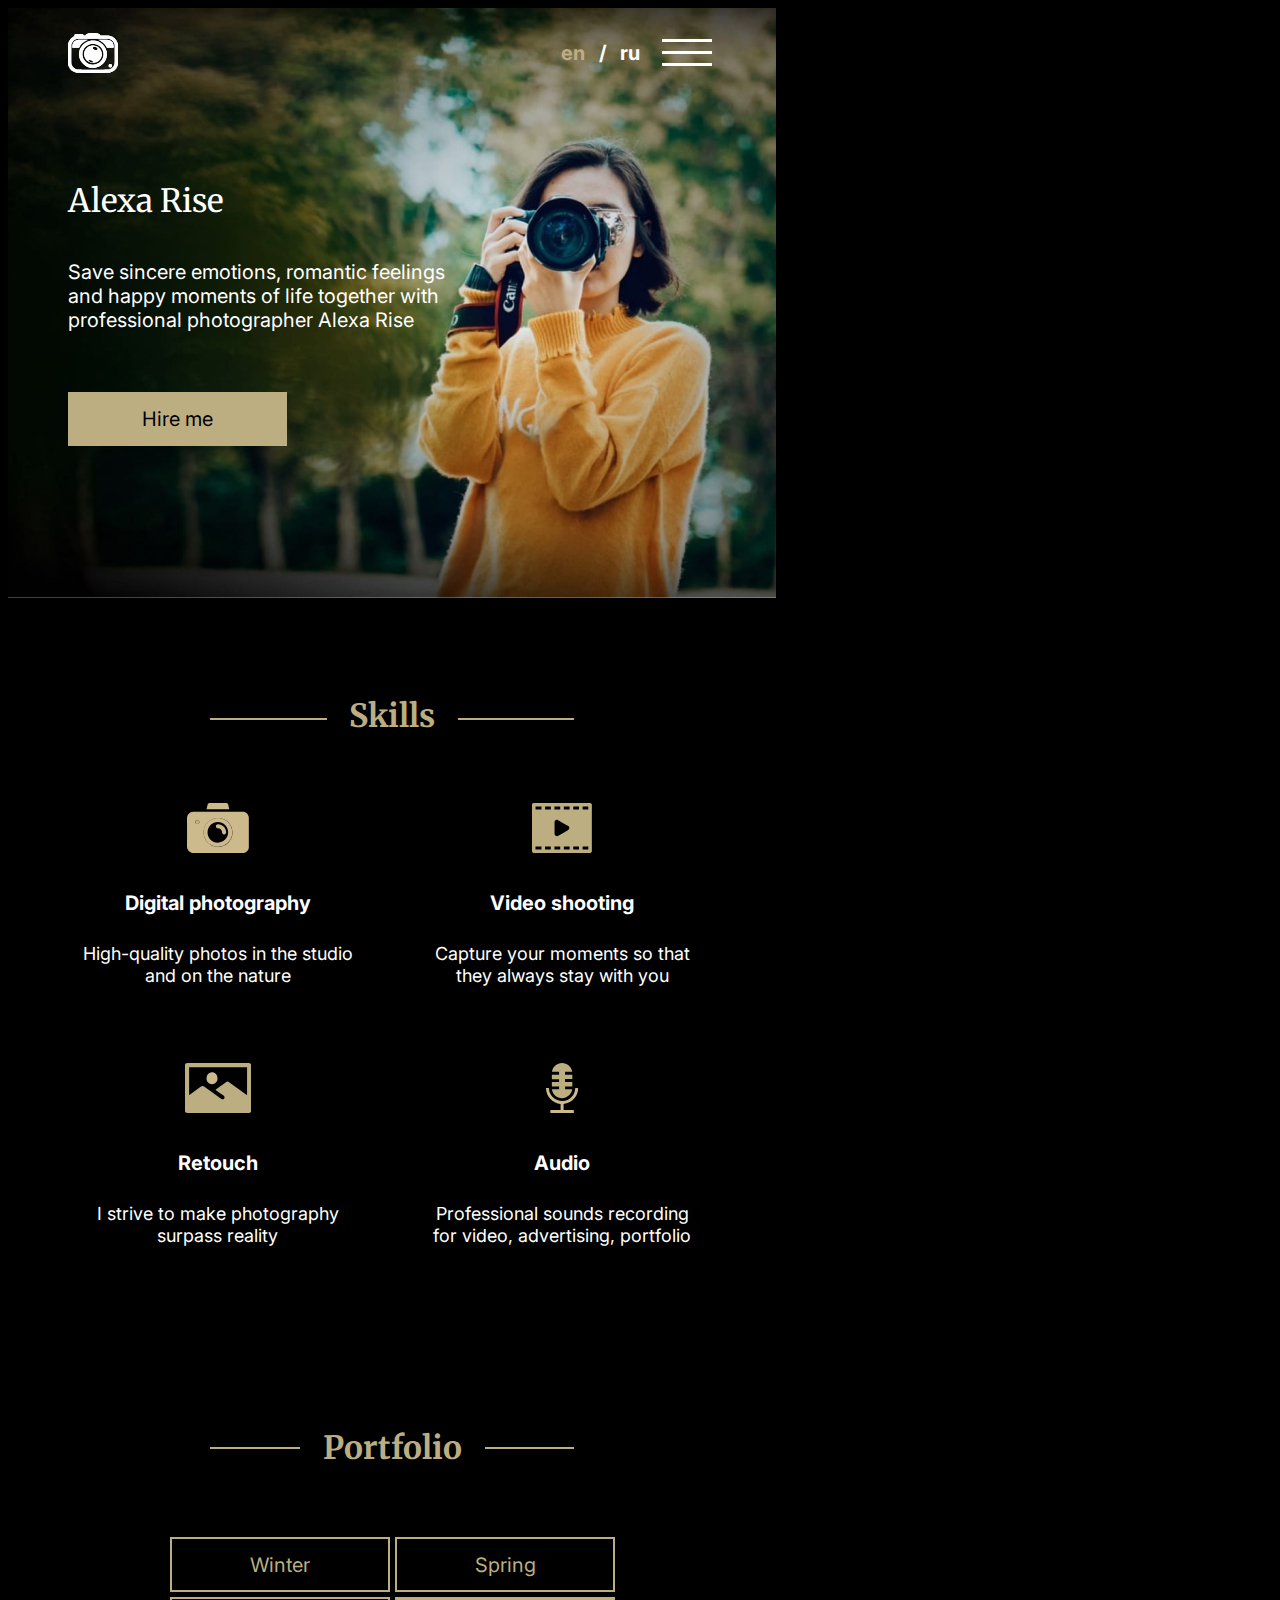
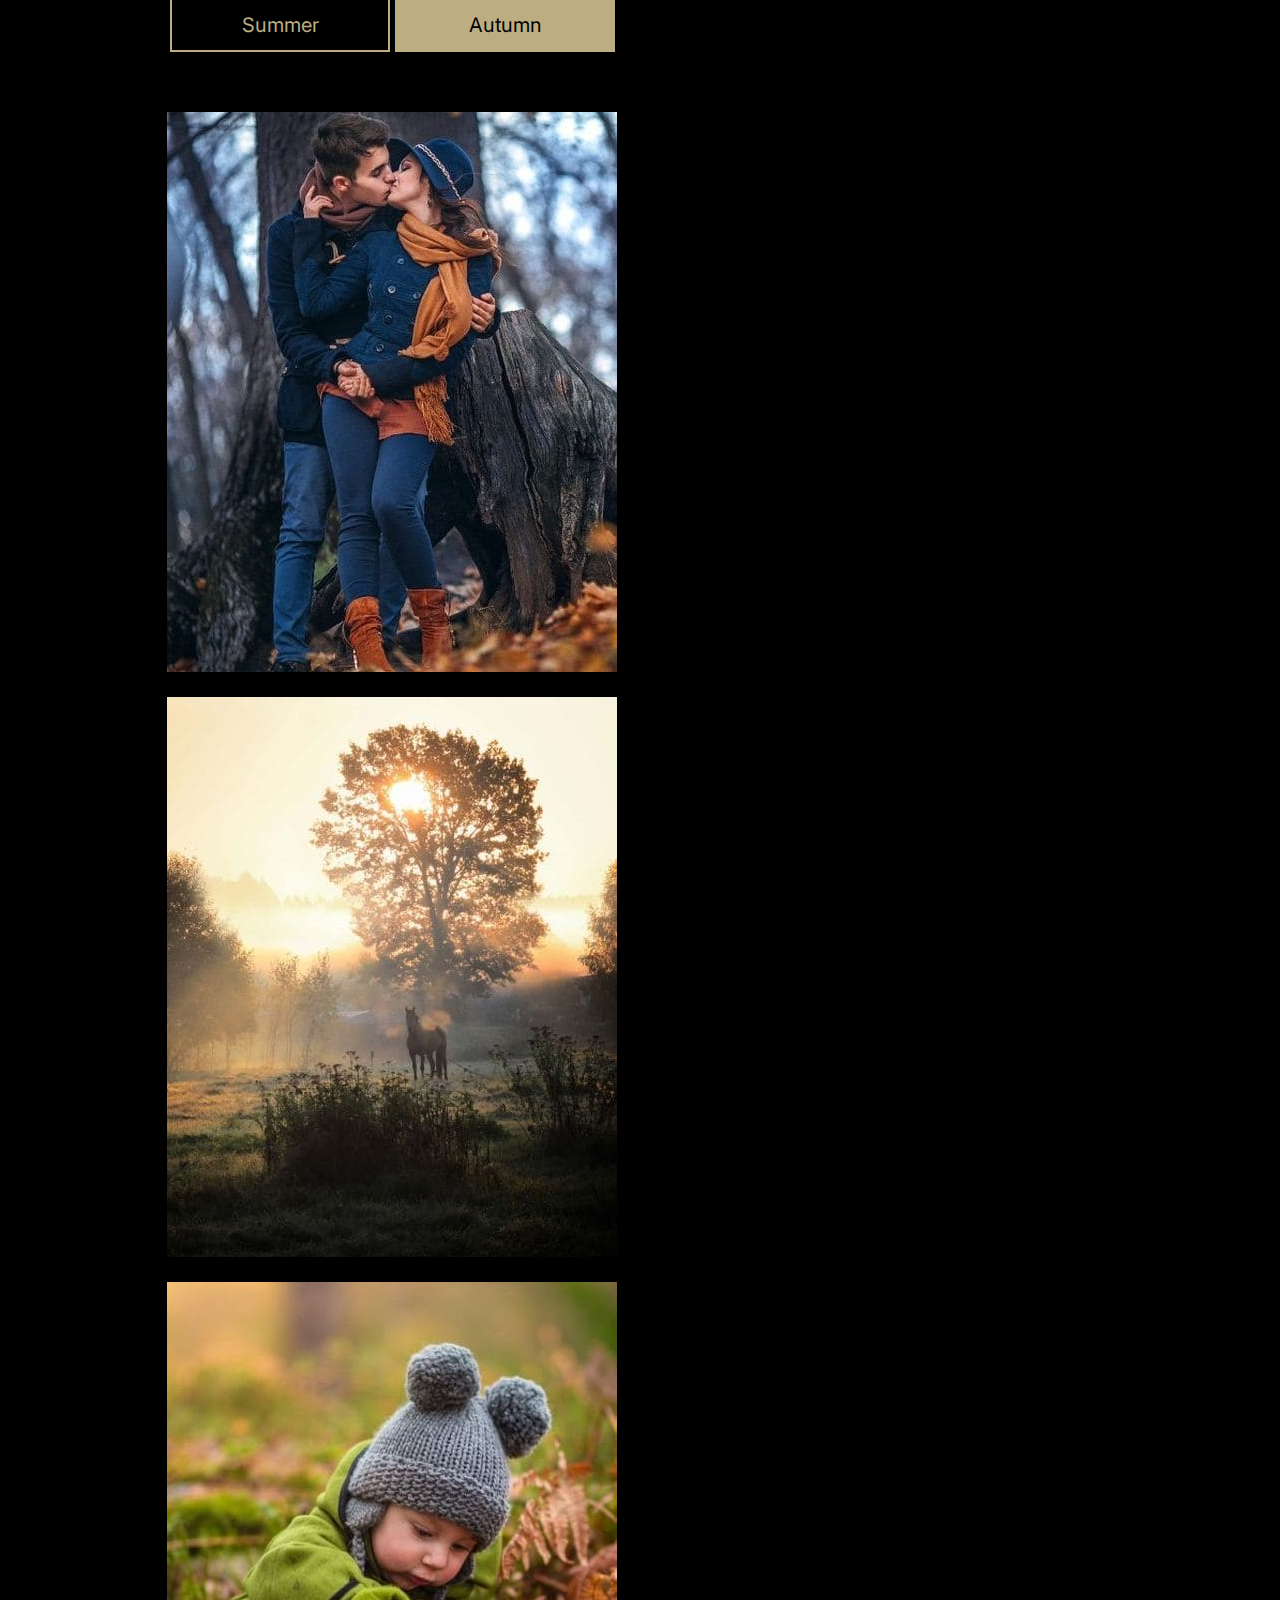
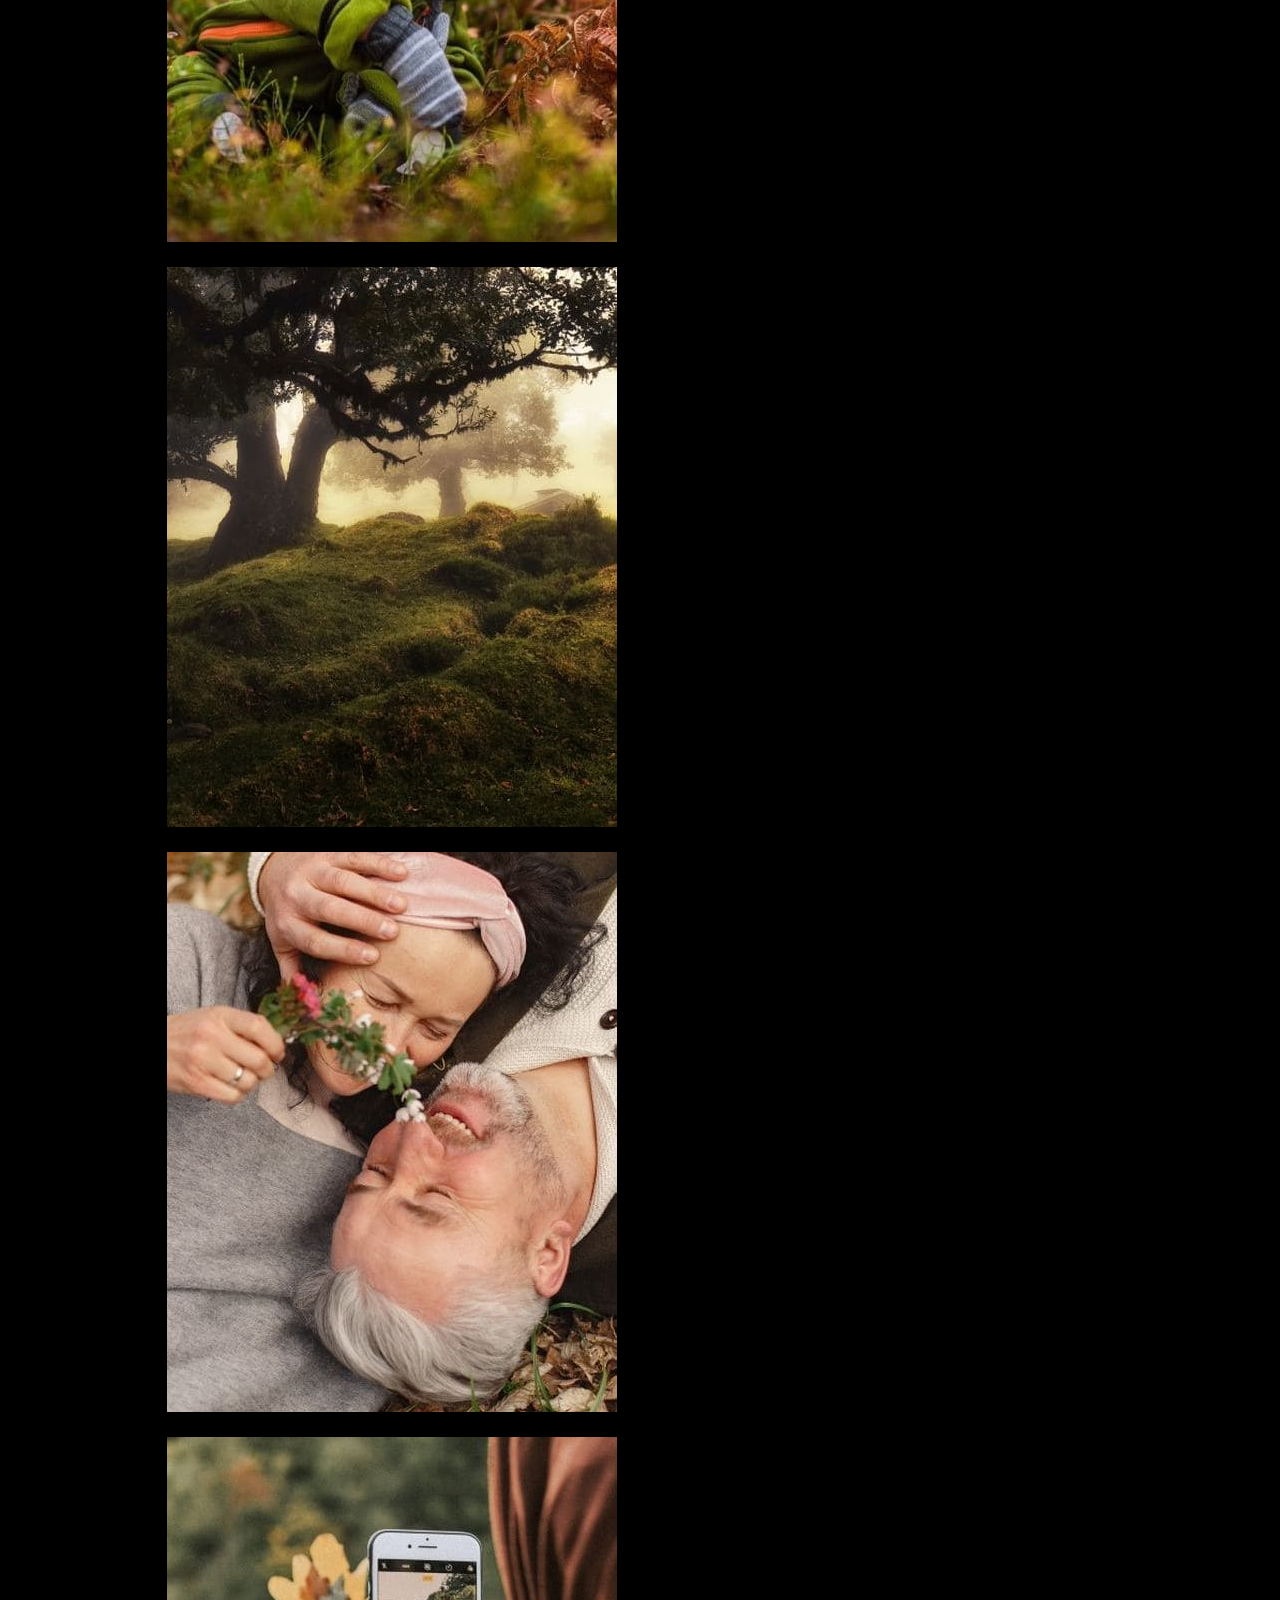
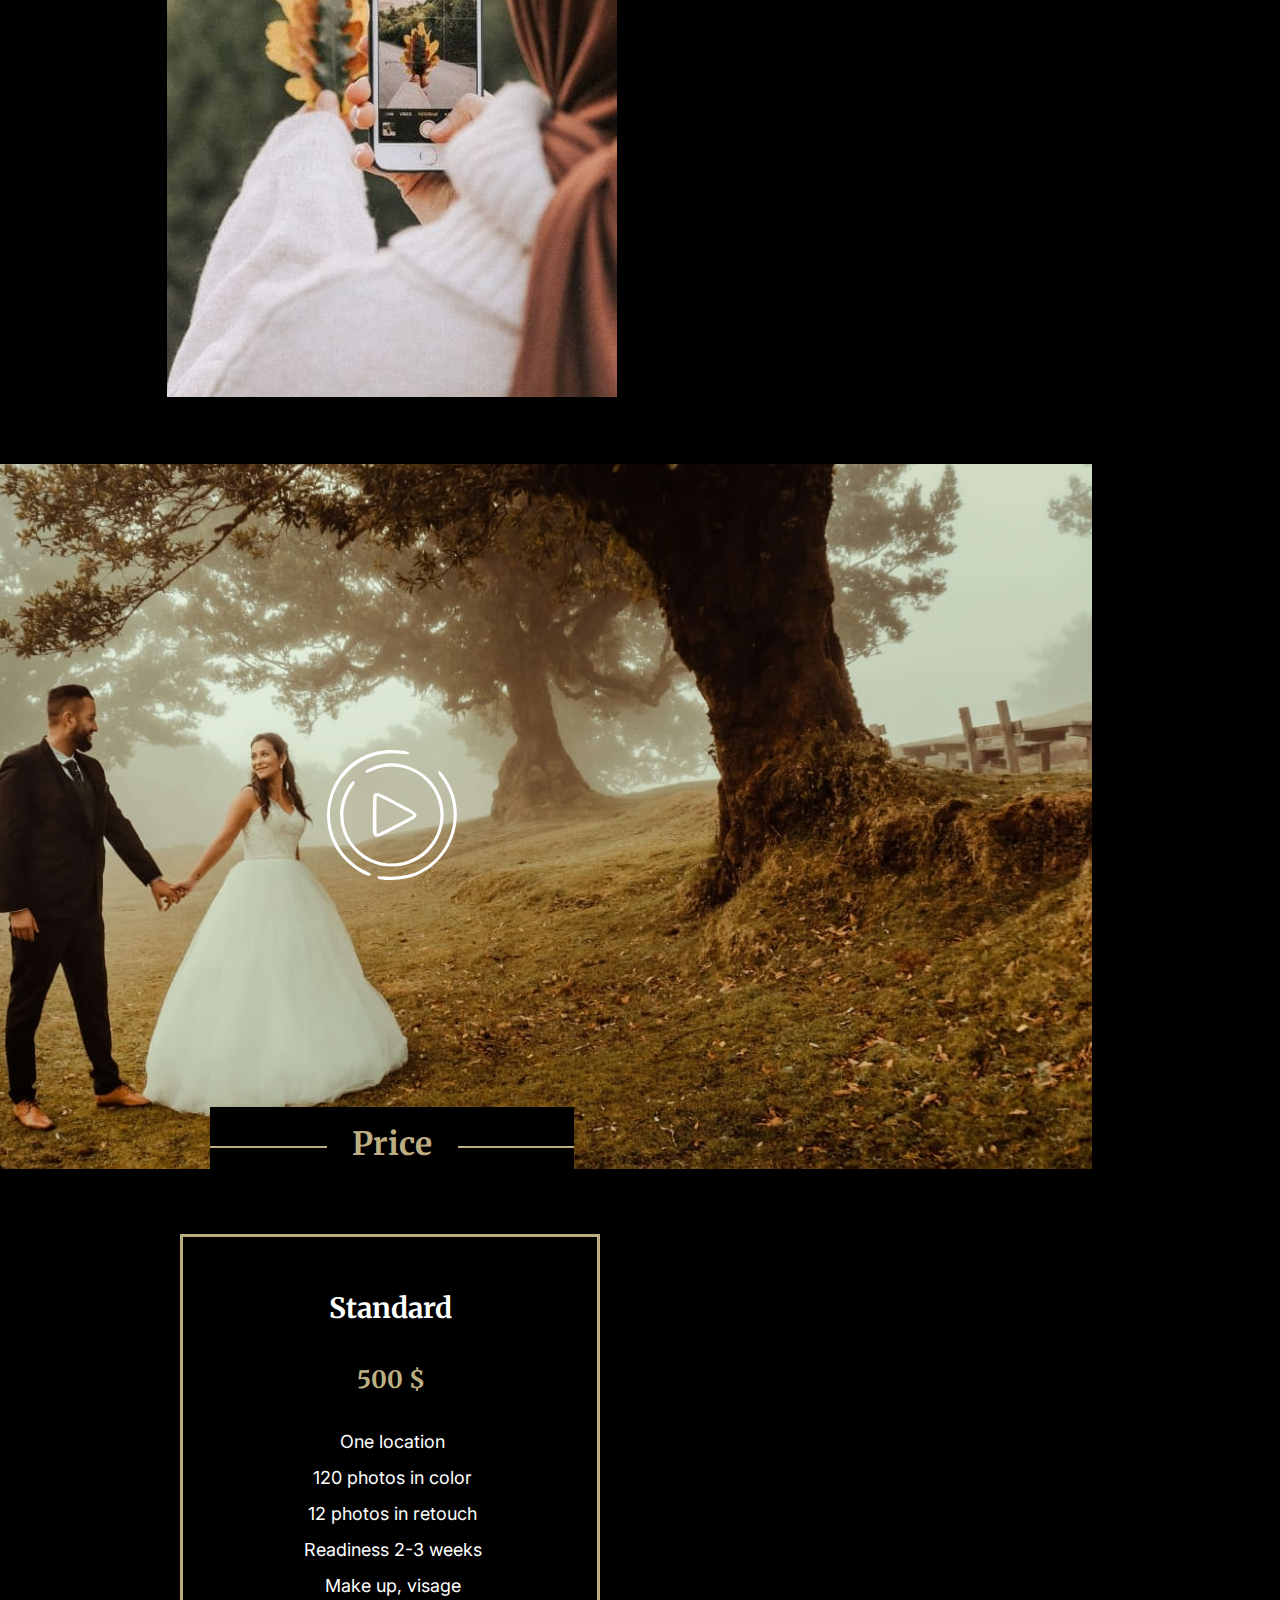
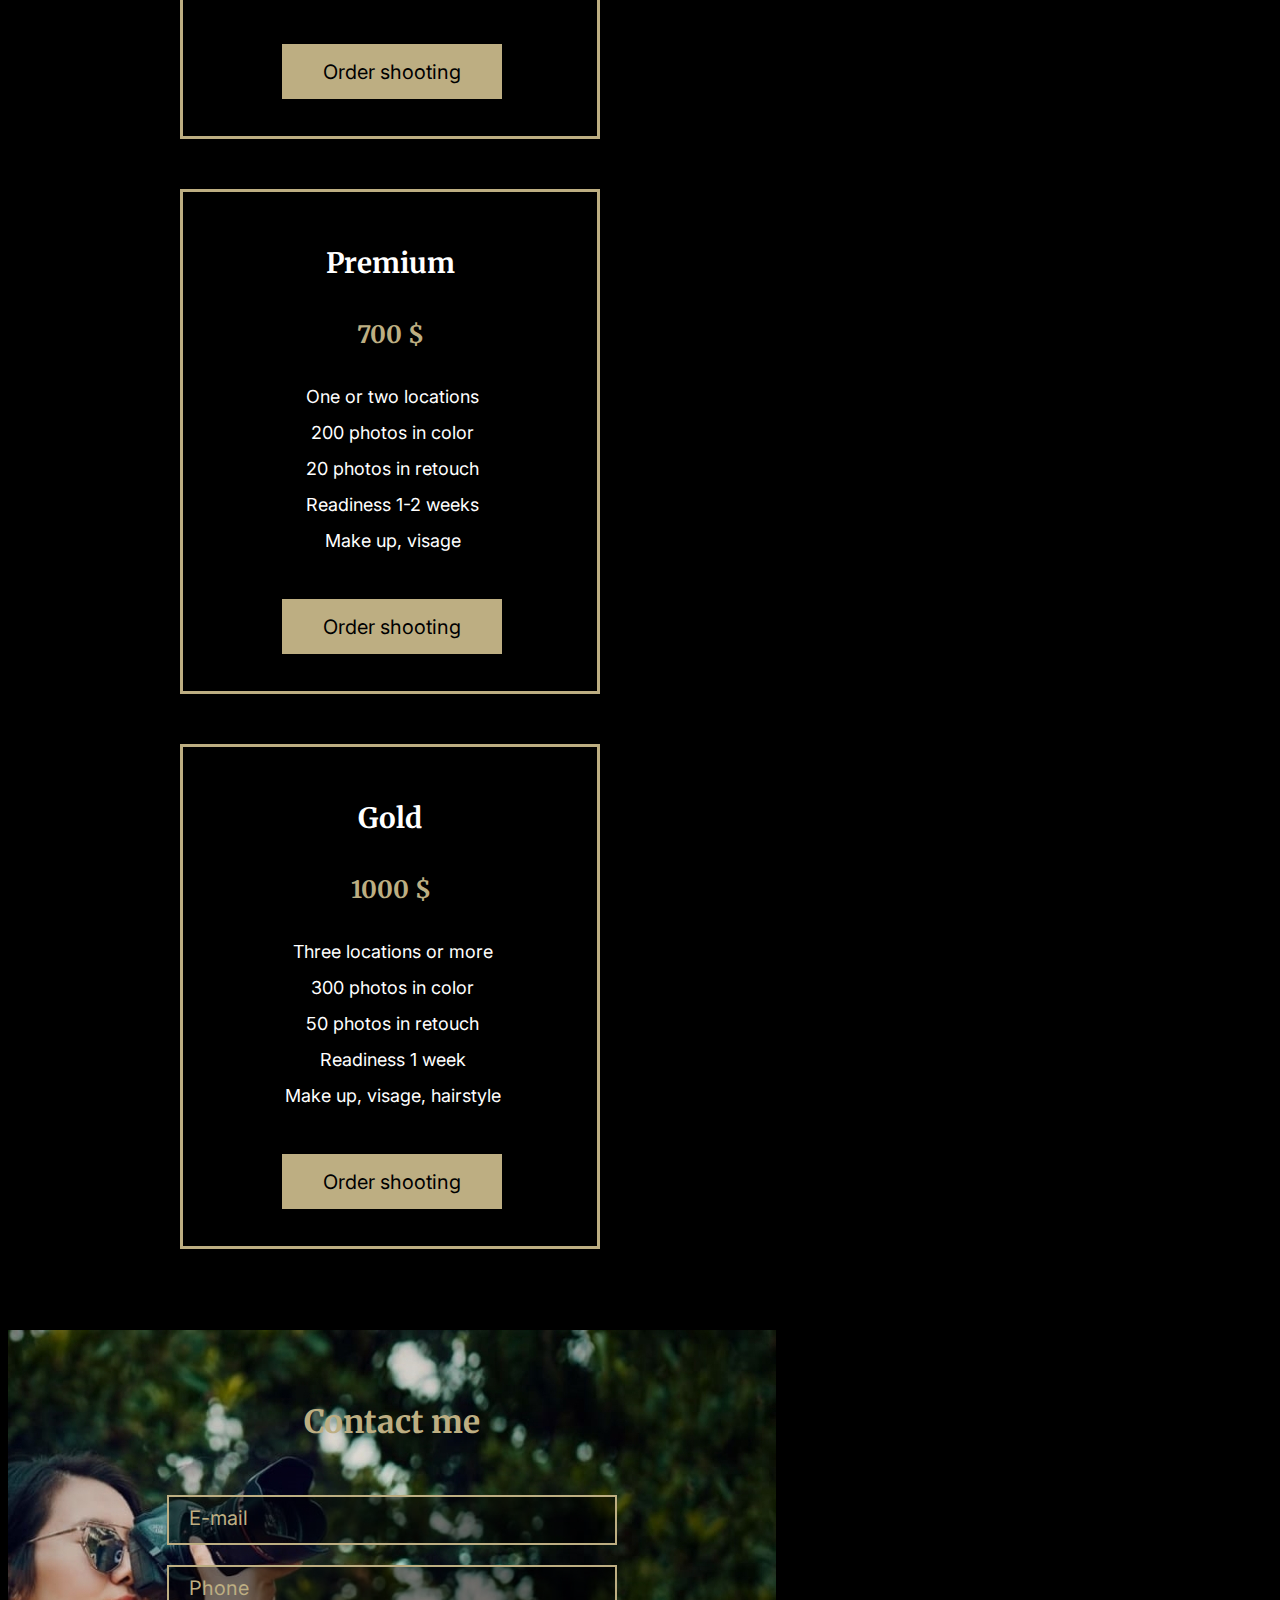
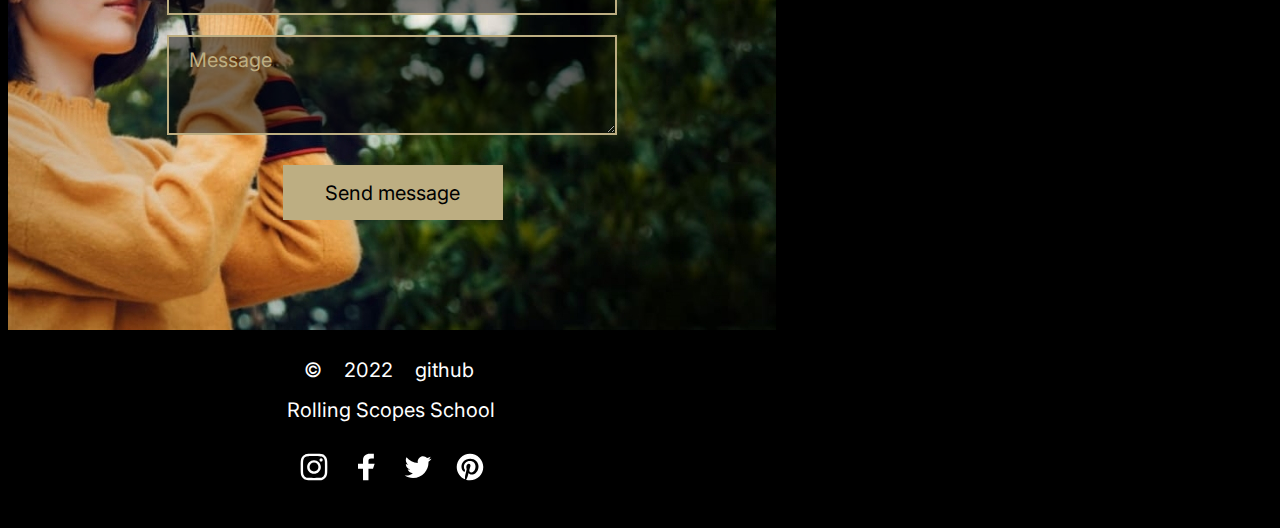
==== commit 3a0daed1: "feat: update index.html file" ====
--- a/portfolio/index.html
+++ b/portfolio/index.html
@@ -23,23 +23,24 @@
             <div class="logo"><img src="./assets/svg/logo.svg" alt="logo"/></div>
             <nav class="nav">
                 <ul class="nav-list" id="tablet">
-                  <li class="nav-item"><a href="#skills" class="nav-link">Skills</a></li>
-                  <li class="nav-item"><a href="#portfolio" class="nav-link">Portfolio</a></li>
-                  <li class="nav-item"><a href="#video" class="nav-link">Video</a></li>
-                  <li class="nav-item"><a href="#price" class="nav-link">Price</a></li>
-                  <li class="nav-item"><a href="#contacts" class="nav-link">Contacts</a></li>             
+                  <li class="nav-item"><a href="#skills" class="nav-link" data-i18="skills">Skills</a></li>
+                  <li class="nav-item"><a href="#portfolio" class="nav-link" data-i18="portfolio">Portfolio</a></li>
+                  <li class="nav-item"><a href="#video" class="nav-link" data-i18="video">Video</a></li>
+                  <li class="nav-item"><a href="#price" class="nav-link" data-i18="price">Price</a></li>
+                  <li class="nav-item"><a href="#contacts" class="nav-link" data-i18="contacts">Contacts</a></li>             
                 </ul>
             </nav>
             <div class="switch_lng">
-                <span class="en">en</span>
+                <span class="en lang-button">en</span>
                 <span>/</span>
-                <span class="ru">ru</span>
+                <span class="ru lang-button">ru</span>
             </div>
             <div class="hamburger">
                 <div class="line line1"></div>
                 <div class="line line2"></div>
                 <div class="line line3"></div>
             </div>
+            <div class="theme_switcher"></div>
         </div>
     </header>
     <main class = "main">
@@ -47,108 +48,120 @@
         <div class="container"> 
         <section class="section" id="hero">
             <div class="hero-image">
-                <h1 class="hero-title">Alexa Rise</h1>
-                <div class="hero-text">
-                  <p>Save sincere emotions, romantic feelings <br />and happy moments of life together with <br />professional photographer Alexa Rise</p>
+                <h1 class="hero-title" data-i18="hero-title">Alexa Rise</h1>
+                <div class="hero-text" data-i18="hero-text">
+                  <p>Save sincere emotions, romantic feelings and happy moments of life together with professional photographer Alexa Rise</p>
                 </div>
-                <button class="hire-button">Hire me</button>
+                <button class="hire-button swipe" data-i18="hire">Hire me</button>
             </div>
         </section>
         <section class="section" id="skills">
             <h2 class="section-title">
-                <span class="title">Skills</span>
+                <span class="title" data-i18="skills">Skills</span>
             </h2>
             <div class="skills-container">
                 <div class="skills-items1"> 
                     <img class="item_img" src="./assets/svg/camera.svg" alt="camera"/>
-                    <p class="item">Digital photography</p>
-                    <p class="about_item">High-quality photos in the studio and on the nature</p>
+                    <p class="item" data-i18="skill-title-1">Digital photography</p>
+                    <p class="about_item" data-i18="skill-text-1">High-quality photos in the studio and on the nature</p>
                 </div>
                 <div class="skills-items2">
                     <img class="item_img" src="./assets/svg/video.svg" alt="video"/>
-                    <p class="item">Video shooting</p>
-                    <p class="about_item">Capture your moments so that they always stay with you</p>
+                    <p class="item" data-i18="skill-title-2">Video shooting</p>
+                    <p class="about_item" data-i18="skill-text-2">Capture your moments so that they always stay with you</p>
                 </div>
                 <div class="skills-items3">
                     <img class="item_img" src="./assets/svg/image.svg" alt="image"/>
-                    <p class="item">Retouch</p>
-                    <p class="about_item">I strive to make photography surpass reality</p>
+                    <p class="item" data-i18="skill-title-3">Retouch</p>
+                    <p class="about_item" data-i18="skill-text-3">I strive to make photography surpass reality</p>
                 </div>
                 <div class="skills-items4">
                     <img class="item_img" src="./assets/svg/mic.svg" alt="mic"/>
-                    <p class="item">Audio</p> 
-                    <p class="about_item">Professional sounds recording for video, advertising, portfolio</p>
+                    <p class="item" data-i18="skill-title-4">Audio</p> 
+                    <p class="about_item" data-i18="skill-text-4">Professional sounds recording for video, advertising, portfolio</p>
                 </div>
             </div>
         </section>
         <section class="section" id="portfolio">
             <h2 class="section-title">
-                <span class="title1">Portfolio</span>
+                <span class="title1" data-i18="portfolio">Portfolio</span>
             </h2>
             <div class="portfolio-buttons">
-               <div><button class="btn_port">Winter</button></div>
-               <div><button class="btn_port">Spring</button></div>
-               <div><button class="btn_port">Summer</button></div>
-               <div><button class="btn_port1">Autumn</button></div>
+               <div><button class="btn_port portfolio-btn" data-season="winter" data-i18="winter">Winter</button></div>
+               <div><button class="btn_port portfolio-btn" data-season="spring" data-i18="spring">Spring</button></div>
+               <div><button class="btn_port portfolio-btn" data-season="summer" data-i18="summer">Summer</button></div>
+               <div><button class="btn_port btn_port1 portfolio-btn" data-season="autumn" data-i18="autumn">Autumn</button></div>
             </div>
             <div class="portfolio-items">
-                <img src="./assets/img/portfolio-img.jpg" alt="picture"/>
-                <img src="./assets/img/portfolio-img1.jpg" alt="picture"/>
-                <img src="./assets/img/portfolio-img2.jpg" alt="picture"/>
-                <img src="./assets/img/portfolio-img3.jpg" alt="picture"/>
-                <img src="./assets/img/portfolio-img4.jpg" alt="picture"/>
-                <img src="./assets/img/portfolio-img5.jpg" alt="picture"/>
+                <img src="./assets/img/portfolio-img.jpg" alt="picture" class="portfolio-image"/>
+                <img src="./assets/img/portfolio-img1.jpg" alt="picture" class="portfolio-image"/>
+                <img src="./assets/img/portfolio-img2.jpg" alt="picture" class="portfolio-image"/>
+                <img src="./assets/img/portfolio-img3.jpg" alt="picture" class="portfolio-image"/>
+                <img src="./assets/img/portfolio-img4.jpg" alt="picture" class="portfolio-image"/>
+                <img src="./assets/img/portfolio-img5.jpg" alt="picture" class="portfolio-image"/>
             </div>
         </section>
         <section class="section" id="video">
             <h2 class="section-title">
-                <span class="title">Video</span>
+                <span class="title" data-i18="video">Video</span>
             </h2>
             <div class="video-player">
-                <img src="./assets/img/video-player1.jpg" alt="video-player"/>
+                <img src="./assets/img/video-player.jpg" alt="video-player"/>
                 <button class="play_hover">
-                    <img src="./assets/svg/play-btn1.svg" alt="play"/>
+                    <img src="./assets/svg/Play_hover.svg" alt="play"/>
                 </button> 
             </div>
         </section>
         <section class="section" id="price">
             <h2 class="section-title">
-                <span class="title">Price</span>
+                <span class="title" data-i18="price">Price</span>
             </h2>
             <div class="price-items">
                 <div class="price_item1"> 
-                    <span class="price_title">Standard</span>
+                    <span class="price_title" data-i18="price-title-1">Standard</span>
                     <span class="price">500 $</span>
-                    <span class="price_include">
-                        One location<br />120 photos in color<br />12 photos in retouch<br />Readiness 2-3 weeks<br />Make up, visage  
-                    </span>
-                    <button class="price_button">Order shooting</button>
+                    <div class="price_include">
+                        <div data-i18="price-description-1-div-1">One location</div>
+                        <div data-i18="price-description-1-div-2">120 photos in color</div>
+                        <div data-i18="price-description-1-div-3">12 photos in retouch</div>
+                        <div data-i18="price-description-1-div-4">Readiness 2-3 weeks</div>
+                        <div data-i18="price-description-1-div-5">Make up, visage</div>
+                    </div>
+                    <button class="price_button swipe" data-i18="order">Order shooting</button>
                 </div>
                 <div class="price_item2"> 
-                    <span class="price_title">Premium</span>
+                    <span class="price_title" data-i18="price-title-2">Premium</span>
                     <span class="price">700 $</span>
-                    <span class="price_include">
-                        One or two locations<br />200 photos in color<br />20 photos in retouch<br />Readiness 1-2 weeks<br />Make up, visage 
-                    </span>
-                    <button class="price_button">Order shooting</button>
+                    <div class="price_include">
+                        <div data-i18="price-description-2-div-1">One or two locations</div>
+                        <div data-i18="price-description-2-div-2">200 photos in color</div>
+                        <div data-i18="price-description-2-div-3">20 photos in retouch</div>
+                        <div data-i18="price-description-2-div-4">Readiness 1-2 weeks</div>
+                        <div data-i18="price-description-2-div-5">Make up, visage</div>
+                    </div>
+                    <button class="price_button swipe" data-i18="order">Order shooting</button>
                 </div>
                 <div class="price_item3"> 
-                    <span class="price_title">Gold</span>
+                    <span class="price_title" data-i18="price-title-3">Gold</span>
                     <span class="price">1000 $</span>
-                    <span class="price_include">
-                        Three locations or more<br />300 photos in color<br />50 photos in retouch<br />Readiness 1 week<br />Make up, visage, hairstyle 
-                    </span>
-                    <button class="price_button">Order shooting</button>
+                    <div class="price_include">
+                        <div data-i18="price-description-3-div-1">Three locations or more</div>
+                        <div data-i18="price-description-3-div-2">300 photos in color</div>
+                        <div data-i18="price-description-3-div-3">50 photos in retouch</div>
+                        <div data-i18="price-description-3-div-4">Readiness 1 week</div>
+                        <div data-i18="price-description-3-div-5">Make up, visage, hairstyle</div>
+                    </div>
+                    <button class="price_button swipe" data-i18="order">Order shooting</button>
                 </div>     
             </div>                 
         </section>
         <section class="section" id="contacts">
             <div class="contacts-container">
-                <h2 class="contacts-title">Contact me</h2>
+                <h2 class="contacts-title" data-i18="contact-me">Contact me</h2>
                 <input class="contact-email" type="email" name="email" placeholder="E-mail"/>
                 <input class="contact-tel" type="tel" name="tel" placeholder="Phone"/>
                 <textarea class="contact-message" name="Message" placeholder="Message"></textarea>
-                <button class="contact-button" type = "submit">Send message</button>
+                <button class="contact-button swipe" type = "submit" data-i18="send-message">Send message</button>
             </div>
         </section>    
         </div>
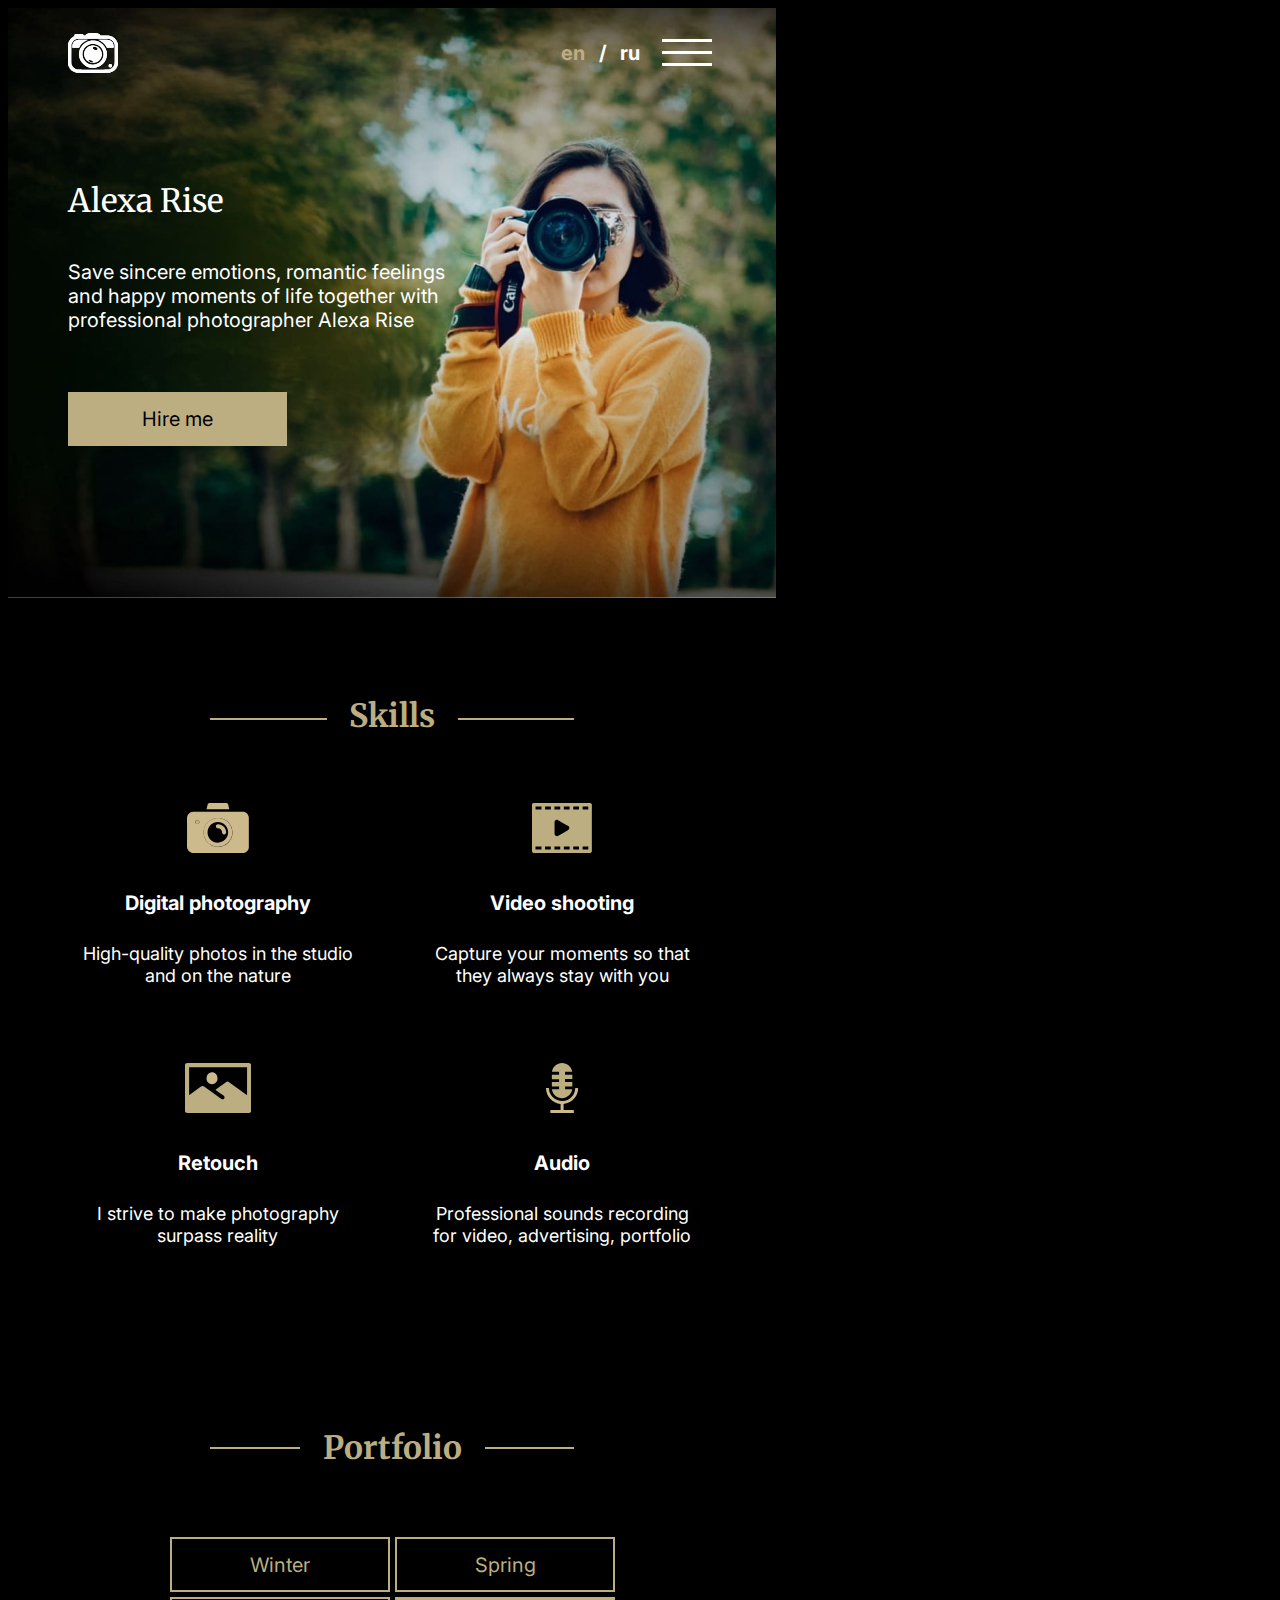
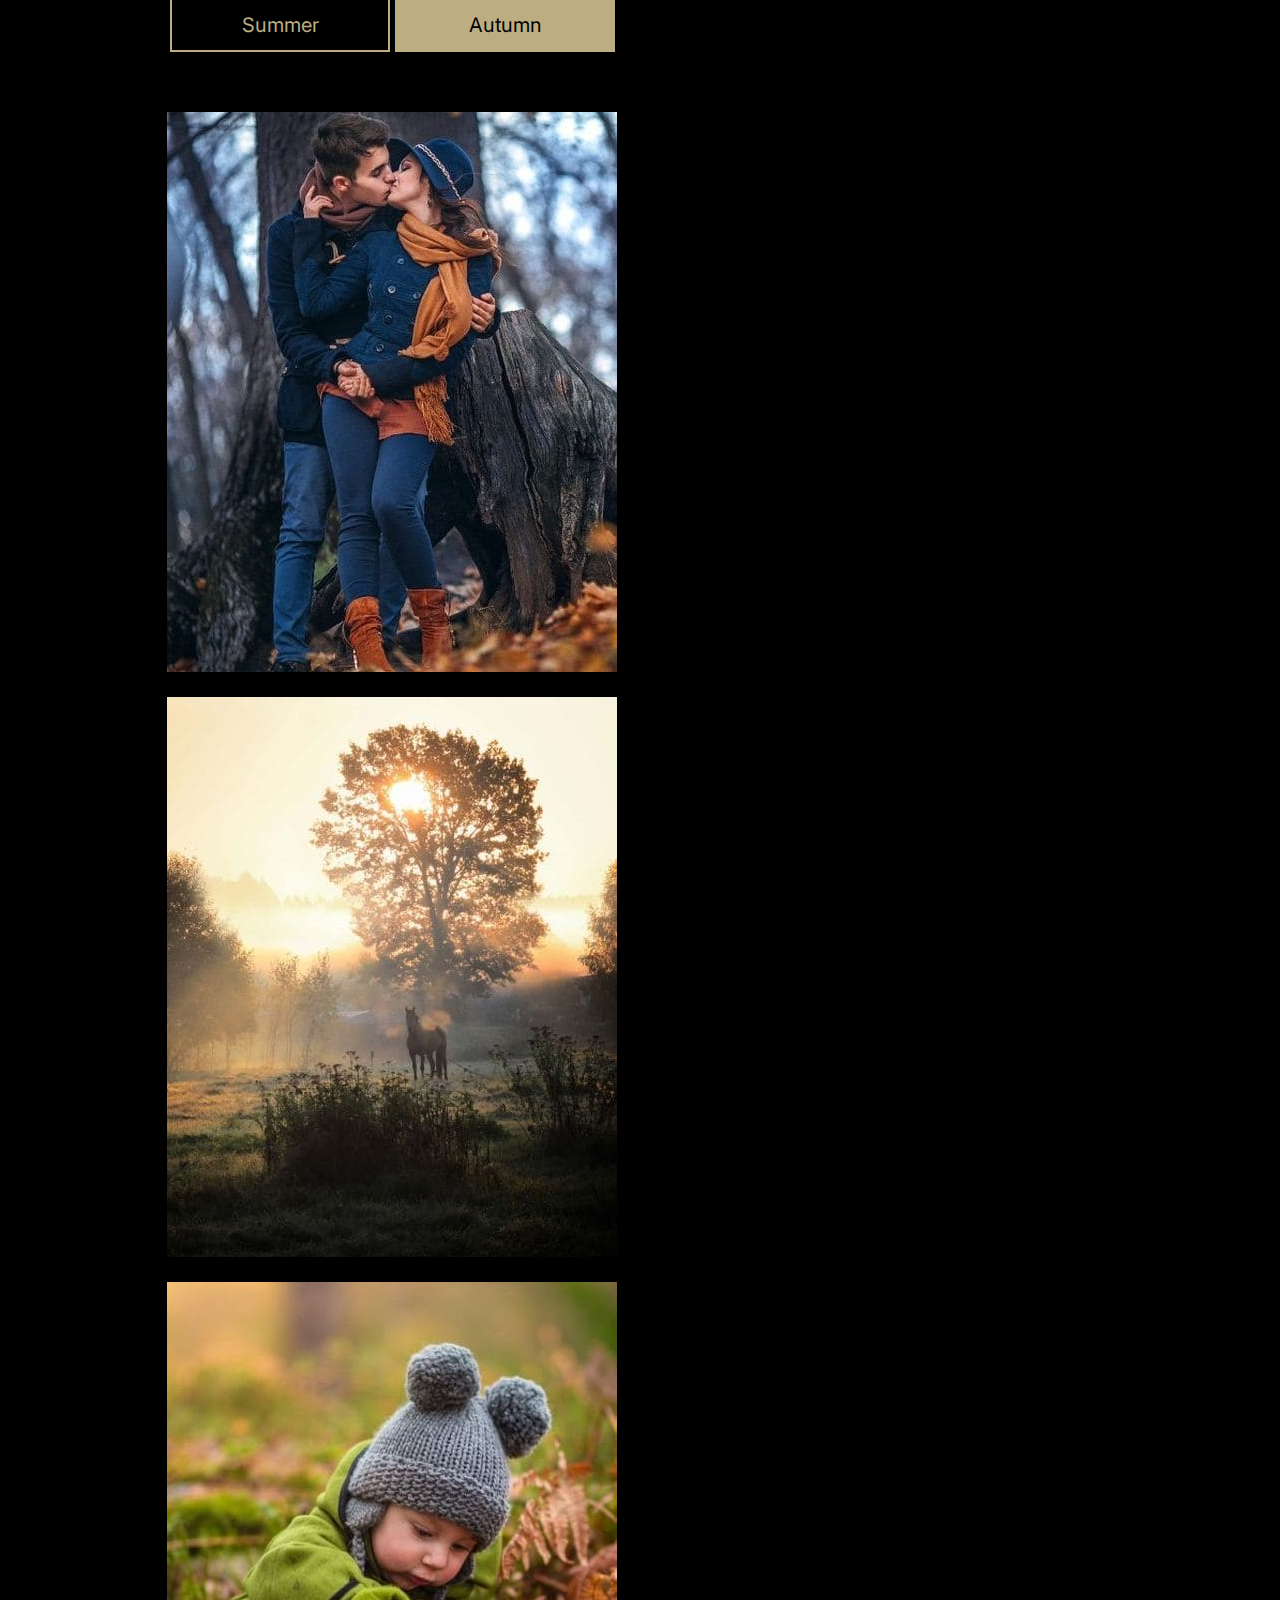
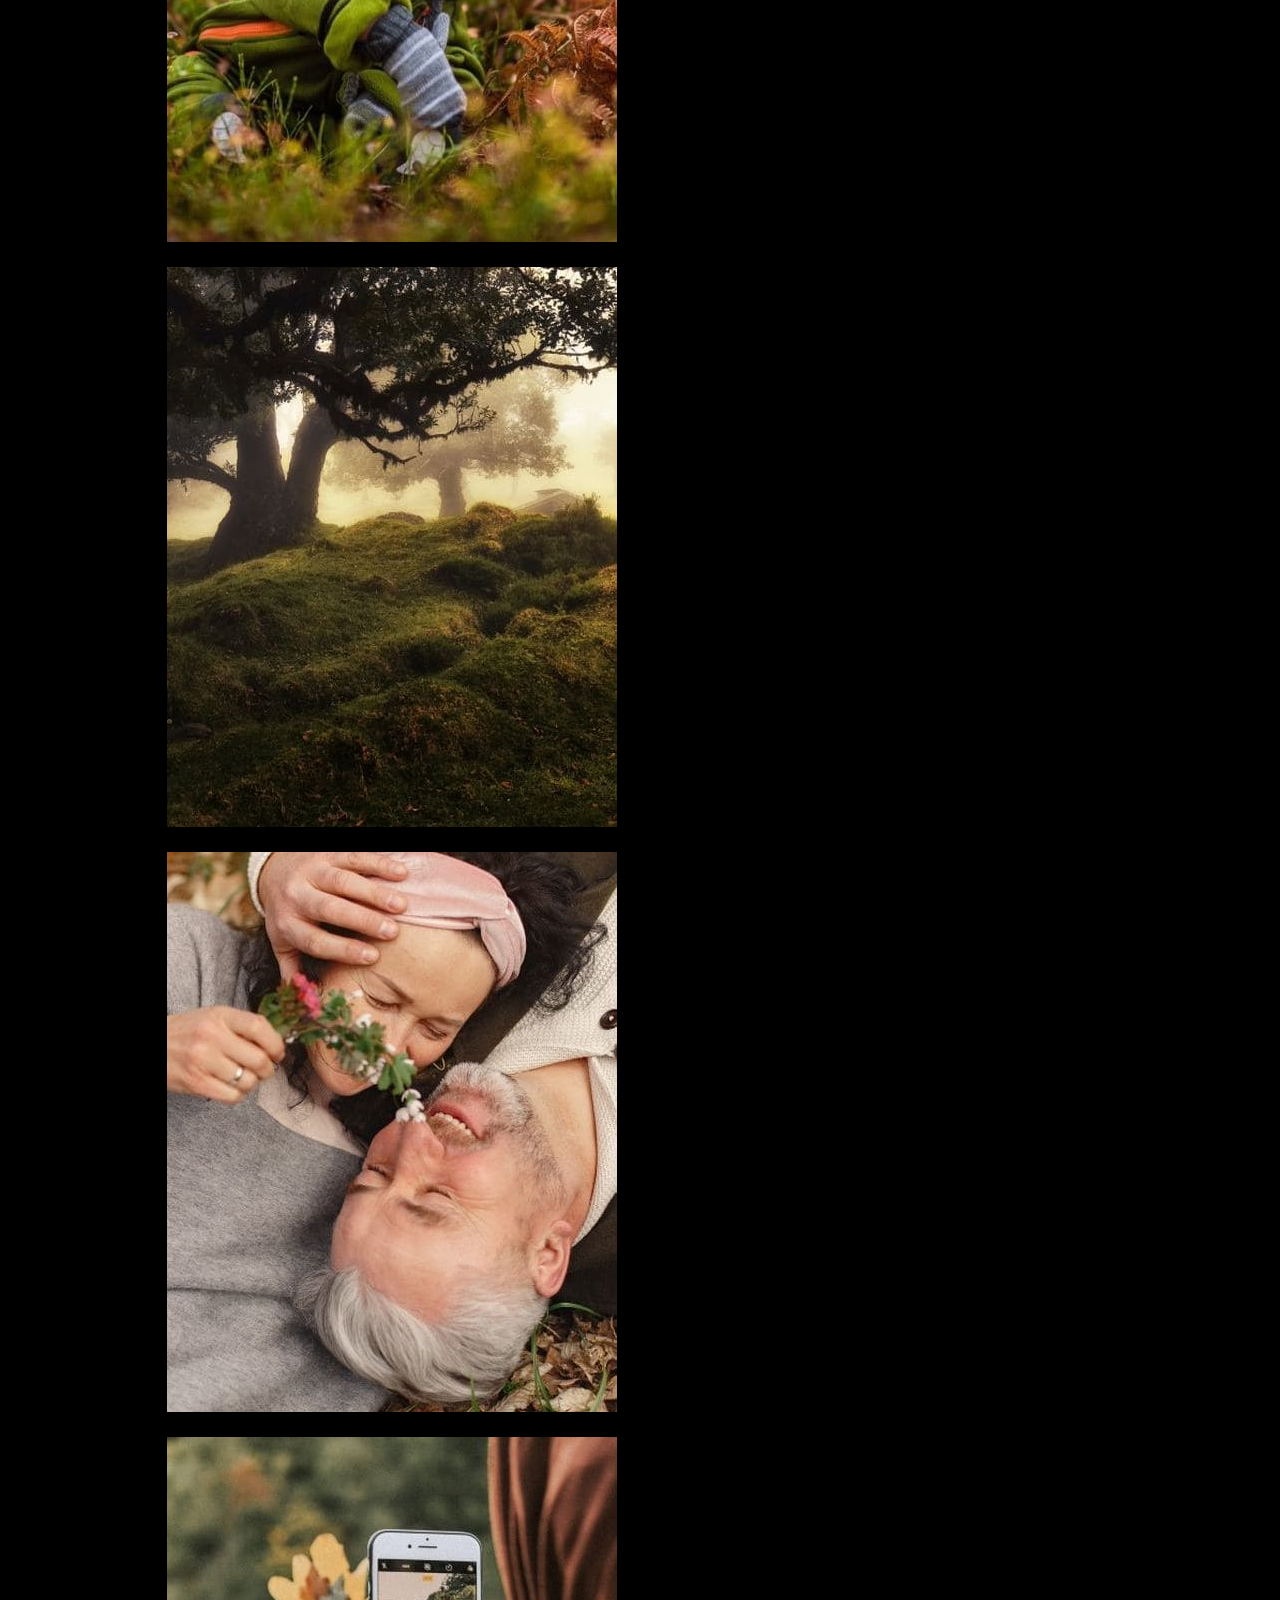
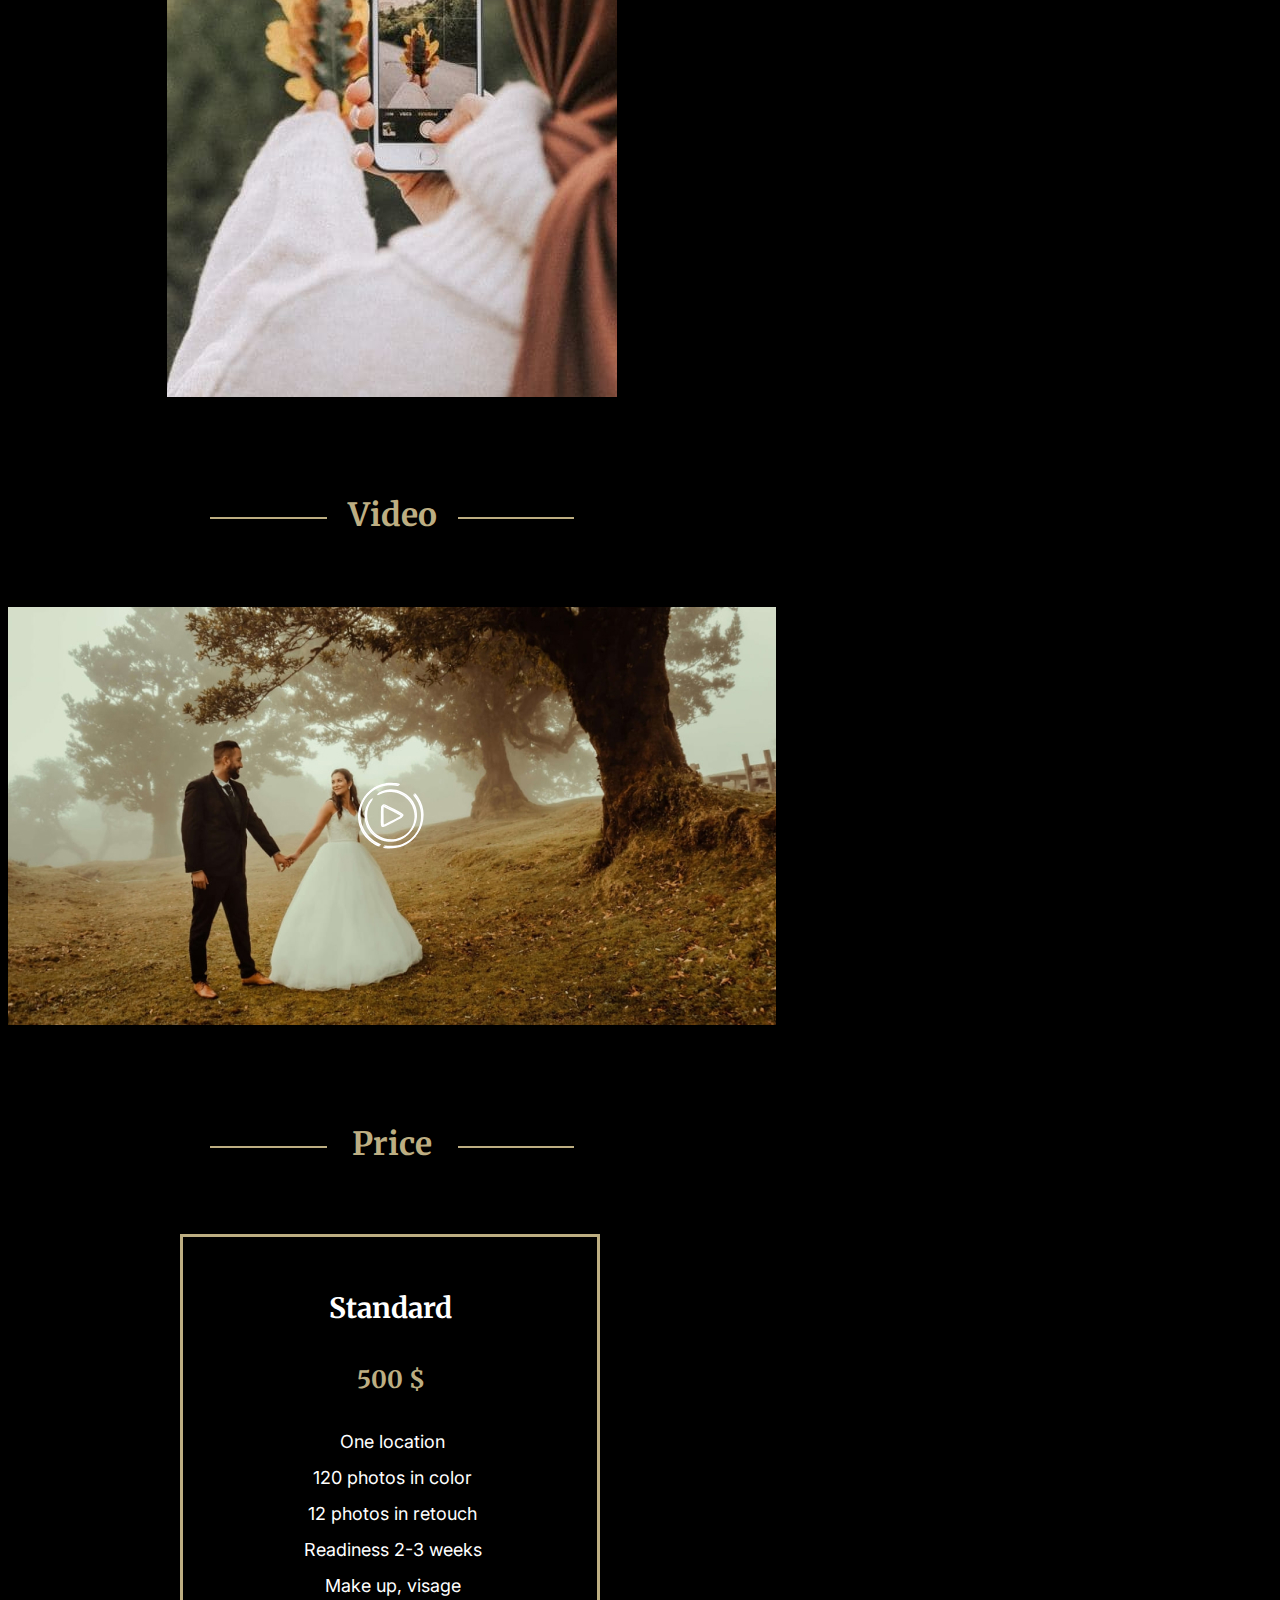
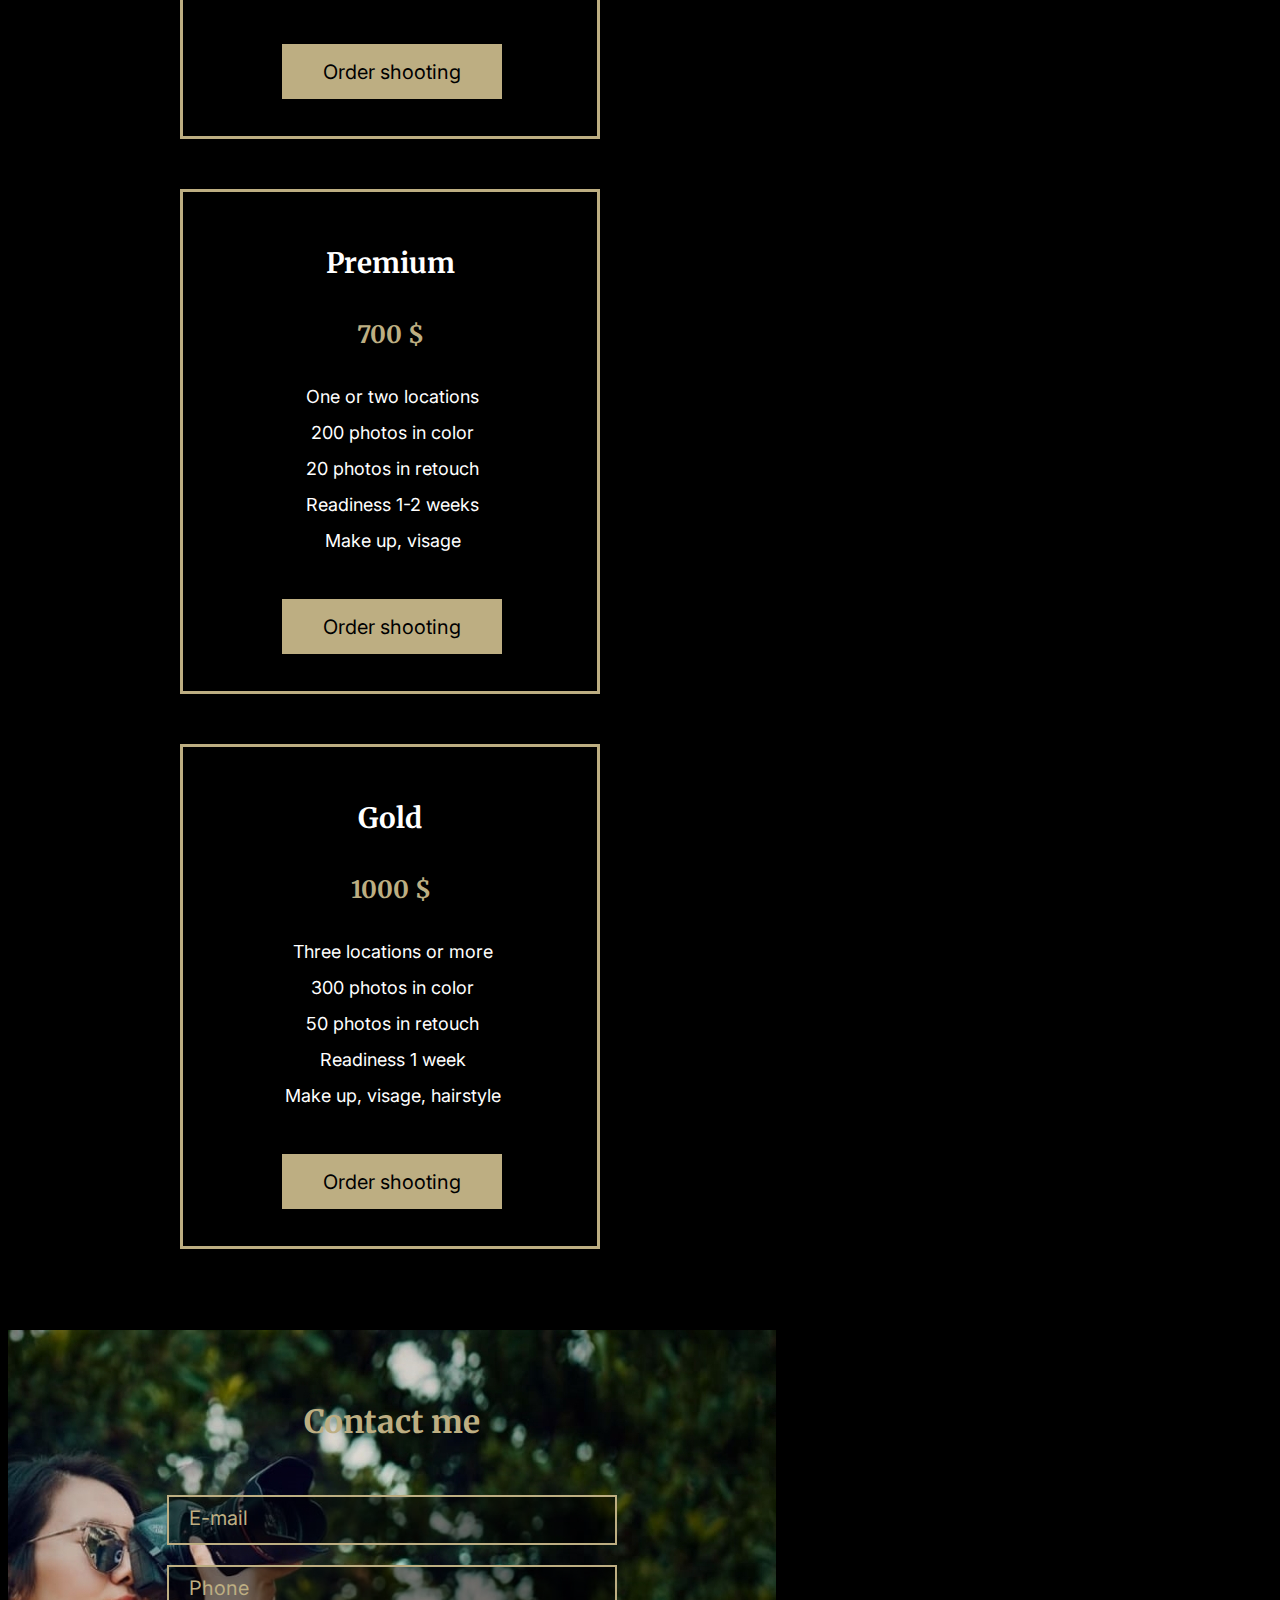
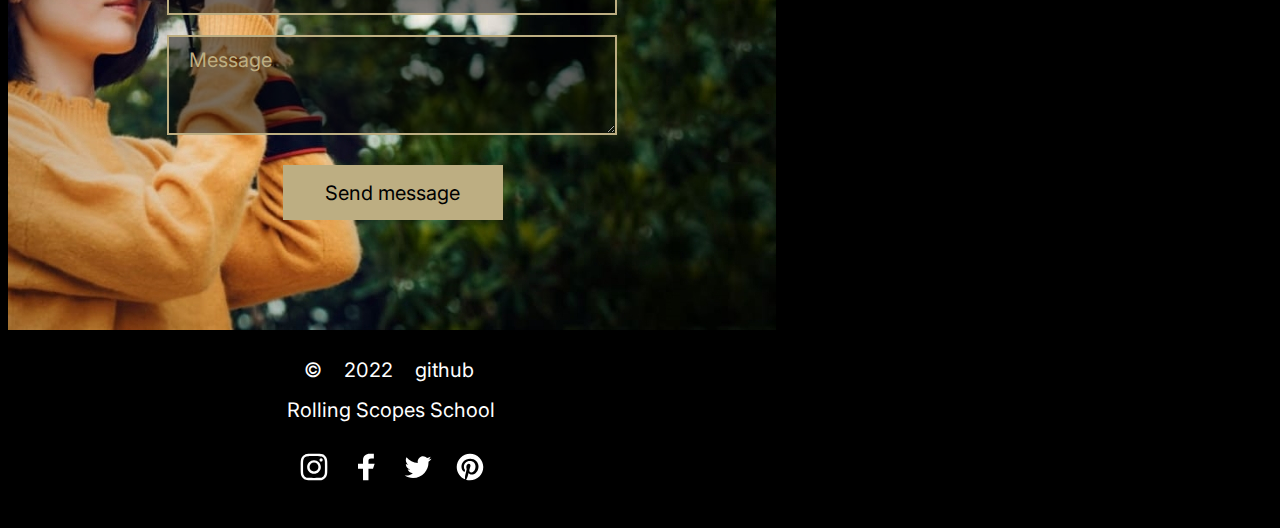
==== commit 177a3ec2: "Revert "Portfolio part3"" ====
--- a/portfolio/index.html
+++ b/portfolio/index.html
@@ -23,24 +23,23 @@
             <div class="logo"><img src="./assets/svg/logo.svg" alt="logo"/></div>
             <nav class="nav">
                 <ul class="nav-list" id="tablet">
-                  <li class="nav-item"><a href="#skills" class="nav-link" data-i18="skills">Skills</a></li>
-                  <li class="nav-item"><a href="#portfolio" class="nav-link" data-i18="portfolio">Portfolio</a></li>
-                  <li class="nav-item"><a href="#video" class="nav-link" data-i18="video">Video</a></li>
-                  <li class="nav-item"><a href="#price" class="nav-link" data-i18="price">Price</a></li>
-                  <li class="nav-item"><a href="#contacts" class="nav-link" data-i18="contacts">Contacts</a></li>             
+                  <li class="nav-item"><a href="#skills" class="nav-link">Skills</a></li>
+                  <li class="nav-item"><a href="#portfolio" class="nav-link">Portfolio</a></li>
+                  <li class="nav-item"><a href="#video" class="nav-link">Video</a></li>
+                  <li class="nav-item"><a href="#price" class="nav-link">Price</a></li>
+                  <li class="nav-item"><a href="#contacts" class="nav-link">Contacts</a></li>             
                 </ul>
             </nav>
             <div class="switch_lng">
-                <span class="en lang-button">en</span>
+                <span class="en">en</span>
                 <span>/</span>
-                <span class="ru lang-button">ru</span>
+                <span class="ru">ru</span>
             </div>
             <div class="hamburger">
                 <div class="line line1"></div>
                 <div class="line line2"></div>
                 <div class="line line3"></div>
             </div>
-            <div class="theme_switcher"></div>
         </div>
     </header>
     <main class = "main">
@@ -48,120 +47,108 @@
         <div class="container"> 
         <section class="section" id="hero">
             <div class="hero-image">
-                <h1 class="hero-title" data-i18="hero-title">Alexa Rise</h1>
-                <div class="hero-text" data-i18="hero-text">
-                  <p>Save sincere emotions, romantic feelings and happy moments of life together with professional photographer Alexa Rise</p>
+                <h1 class="hero-title">Alexa Rise</h1>
+                <div class="hero-text">
+                  <p>Save sincere emotions, romantic feelings <br />and happy moments of life together with <br />professional photographer Alexa Rise</p>
                 </div>
-                <button class="hire-button swipe" data-i18="hire">Hire me</button>
+                <button class="hire-button">Hire me</button>
             </div>
         </section>
         <section class="section" id="skills">
             <h2 class="section-title">
-                <span class="title" data-i18="skills">Skills</span>
+                <span class="title">Skills</span>
             </h2>
             <div class="skills-container">
                 <div class="skills-items1"> 
                     <img class="item_img" src="./assets/svg/camera.svg" alt="camera"/>
-                    <p class="item" data-i18="skill-title-1">Digital photography</p>
-                    <p class="about_item" data-i18="skill-text-1">High-quality photos in the studio and on the nature</p>
+                    <p class="item">Digital photography</p>
+                    <p class="about_item">High-quality photos in the studio and on the nature</p>
                 </div>
                 <div class="skills-items2">
                     <img class="item_img" src="./assets/svg/video.svg" alt="video"/>
-                    <p class="item" data-i18="skill-title-2">Video shooting</p>
-                    <p class="about_item" data-i18="skill-text-2">Capture your moments so that they always stay with you</p>
+                    <p class="item">Video shooting</p>
+                    <p class="about_item">Capture your moments so that they always stay with you</p>
                 </div>
                 <div class="skills-items3">
                     <img class="item_img" src="./assets/svg/image.svg" alt="image"/>
-                    <p class="item" data-i18="skill-title-3">Retouch</p>
-                    <p class="about_item" data-i18="skill-text-3">I strive to make photography surpass reality</p>
+                    <p class="item">Retouch</p>
+                    <p class="about_item">I strive to make photography surpass reality</p>
                 </div>
                 <div class="skills-items4">
                     <img class="item_img" src="./assets/svg/mic.svg" alt="mic"/>
-                    <p class="item" data-i18="skill-title-4">Audio</p> 
-                    <p class="about_item" data-i18="skill-text-4">Professional sounds recording for video, advertising, portfolio</p>
+                    <p class="item">Audio</p> 
+                    <p class="about_item">Professional sounds recording for video, advertising, portfolio</p>
                 </div>
             </div>
         </section>
         <section class="section" id="portfolio">
             <h2 class="section-title">
-                <span class="title1" data-i18="portfolio">Portfolio</span>
+                <span class="title1">Portfolio</span>
             </h2>
             <div class="portfolio-buttons">
-               <div><button class="btn_port portfolio-btn" data-season="winter" data-i18="winter">Winter</button></div>
-               <div><button class="btn_port portfolio-btn" data-season="spring" data-i18="spring">Spring</button></div>
-               <div><button class="btn_port portfolio-btn" data-season="summer" data-i18="summer">Summer</button></div>
-               <div><button class="btn_port btn_port1 portfolio-btn" data-season="autumn" data-i18="autumn">Autumn</button></div>
+               <div><button class="btn_port">Winter</button></div>
+               <div><button class="btn_port">Spring</button></div>
+               <div><button class="btn_port">Summer</button></div>
+               <div><button class="btn_port1">Autumn</button></div>
             </div>
             <div class="portfolio-items">
-                <img src="./assets/img/portfolio-img.jpg" alt="picture" class="portfolio-image"/>
-                <img src="./assets/img/portfolio-img1.jpg" alt="picture" class="portfolio-image"/>
-                <img src="./assets/img/portfolio-img2.jpg" alt="picture" class="portfolio-image"/>
-                <img src="./assets/img/portfolio-img3.jpg" alt="picture" class="portfolio-image"/>
-                <img src="./assets/img/portfolio-img4.jpg" alt="picture" class="portfolio-image"/>
-                <img src="./assets/img/portfolio-img5.jpg" alt="picture" class="portfolio-image"/>
+                <img src="./assets/img/portfolio-img.jpg" alt="picture"/>
+                <img src="./assets/img/portfolio-img1.jpg" alt="picture"/>
+                <img src="./assets/img/portfolio-img2.jpg" alt="picture"/>
+                <img src="./assets/img/portfolio-img3.jpg" alt="picture"/>
+                <img src="./assets/img/portfolio-img4.jpg" alt="picture"/>
+                <img src="./assets/img/portfolio-img5.jpg" alt="picture"/>
             </div>
         </section>
         <section class="section" id="video">
             <h2 class="section-title">
-                <span class="title" data-i18="video">Video</span>
+                <span class="title">Video</span>
             </h2>
             <div class="video-player">
-                <img src="./assets/img/video-player.jpg" alt="video-player"/>
+                <img src="./assets/img/video-player1.jpg" alt="video-player"/>
                 <button class="play_hover">
-                    <img src="./assets/svg/Play_hover.svg" alt="play"/>
+                    <img src="./assets/svg/play-btn1.svg" alt="play"/>
                 </button> 
             </div>
         </section>
         <section class="section" id="price">
             <h2 class="section-title">
-                <span class="title" data-i18="price">Price</span>
+                <span class="title">Price</span>
             </h2>
             <div class="price-items">
                 <div class="price_item1"> 
-                    <span class="price_title" data-i18="price-title-1">Standard</span>
+                    <span class="price_title">Standard</span>
                     <span class="price">500 $</span>
-                    <div class="price_include">
-                        <div data-i18="price-description-1-div-1">One location</div>
-                        <div data-i18="price-description-1-div-2">120 photos in color</div>
-                        <div data-i18="price-description-1-div-3">12 photos in retouch</div>
-                        <div data-i18="price-description-1-div-4">Readiness 2-3 weeks</div>
-                        <div data-i18="price-description-1-div-5">Make up, visage</div>
-                    </div>
-                    <button class="price_button swipe" data-i18="order">Order shooting</button>
+                    <span class="price_include">
+                        One location<br />120 photos in color<br />12 photos in retouch<br />Readiness 2-3 weeks<br />Make up, visage  
+                    </span>
+                    <button class="price_button">Order shooting</button>
                 </div>
                 <div class="price_item2"> 
-                    <span class="price_title" data-i18="price-title-2">Premium</span>
+                    <span class="price_title">Premium</span>
                     <span class="price">700 $</span>
-                    <div class="price_include">
-                        <div data-i18="price-description-2-div-1">One or two locations</div>
-                        <div data-i18="price-description-2-div-2">200 photos in color</div>
-                        <div data-i18="price-description-2-div-3">20 photos in retouch</div>
-                        <div data-i18="price-description-2-div-4">Readiness 1-2 weeks</div>
-                        <div data-i18="price-description-2-div-5">Make up, visage</div>
-                    </div>
-                    <button class="price_button swipe" data-i18="order">Order shooting</button>
+                    <span class="price_include">
+                        One or two locations<br />200 photos in color<br />20 photos in retouch<br />Readiness 1-2 weeks<br />Make up, visage 
+                    </span>
+                    <button class="price_button">Order shooting</button>
                 </div>
                 <div class="price_item3"> 
-                    <span class="price_title" data-i18="price-title-3">Gold</span>
+                    <span class="price_title">Gold</span>
                     <span class="price">1000 $</span>
-                    <div class="price_include">
-                        <div data-i18="price-description-3-div-1">Three locations or more</div>
-                        <div data-i18="price-description-3-div-2">300 photos in color</div>
-                        <div data-i18="price-description-3-div-3">50 photos in retouch</div>
-                        <div data-i18="price-description-3-div-4">Readiness 1 week</div>
-                        <div data-i18="price-description-3-div-5">Make up, visage, hairstyle</div>
-                    </div>
-                    <button class="price_button swipe" data-i18="order">Order shooting</button>
+                    <span class="price_include">
+                        Three locations or more<br />300 photos in color<br />50 photos in retouch<br />Readiness 1 week<br />Make up, visage, hairstyle 
+                    </span>
+                    <button class="price_button">Order shooting</button>
                 </div>     
             </div>                 
         </section>
         <section class="section" id="contacts">
             <div class="contacts-container">
-                <h2 class="contacts-title" data-i18="contact-me">Contact me</h2>
+                <h2 class="contacts-title">Contact me</h2>
                 <input class="contact-email" type="email" name="email" placeholder="E-mail"/>
                 <input class="contact-tel" type="tel" name="tel" placeholder="Phone"/>
                 <textarea class="contact-message" name="Message" placeholder="Message"></textarea>
-                <button class="contact-button swipe" type = "submit" data-i18="send-message">Send message</button>
+                <button class="contact-button" type = "submit">Send message</button>
             </div>
         </section>    
         </div>
